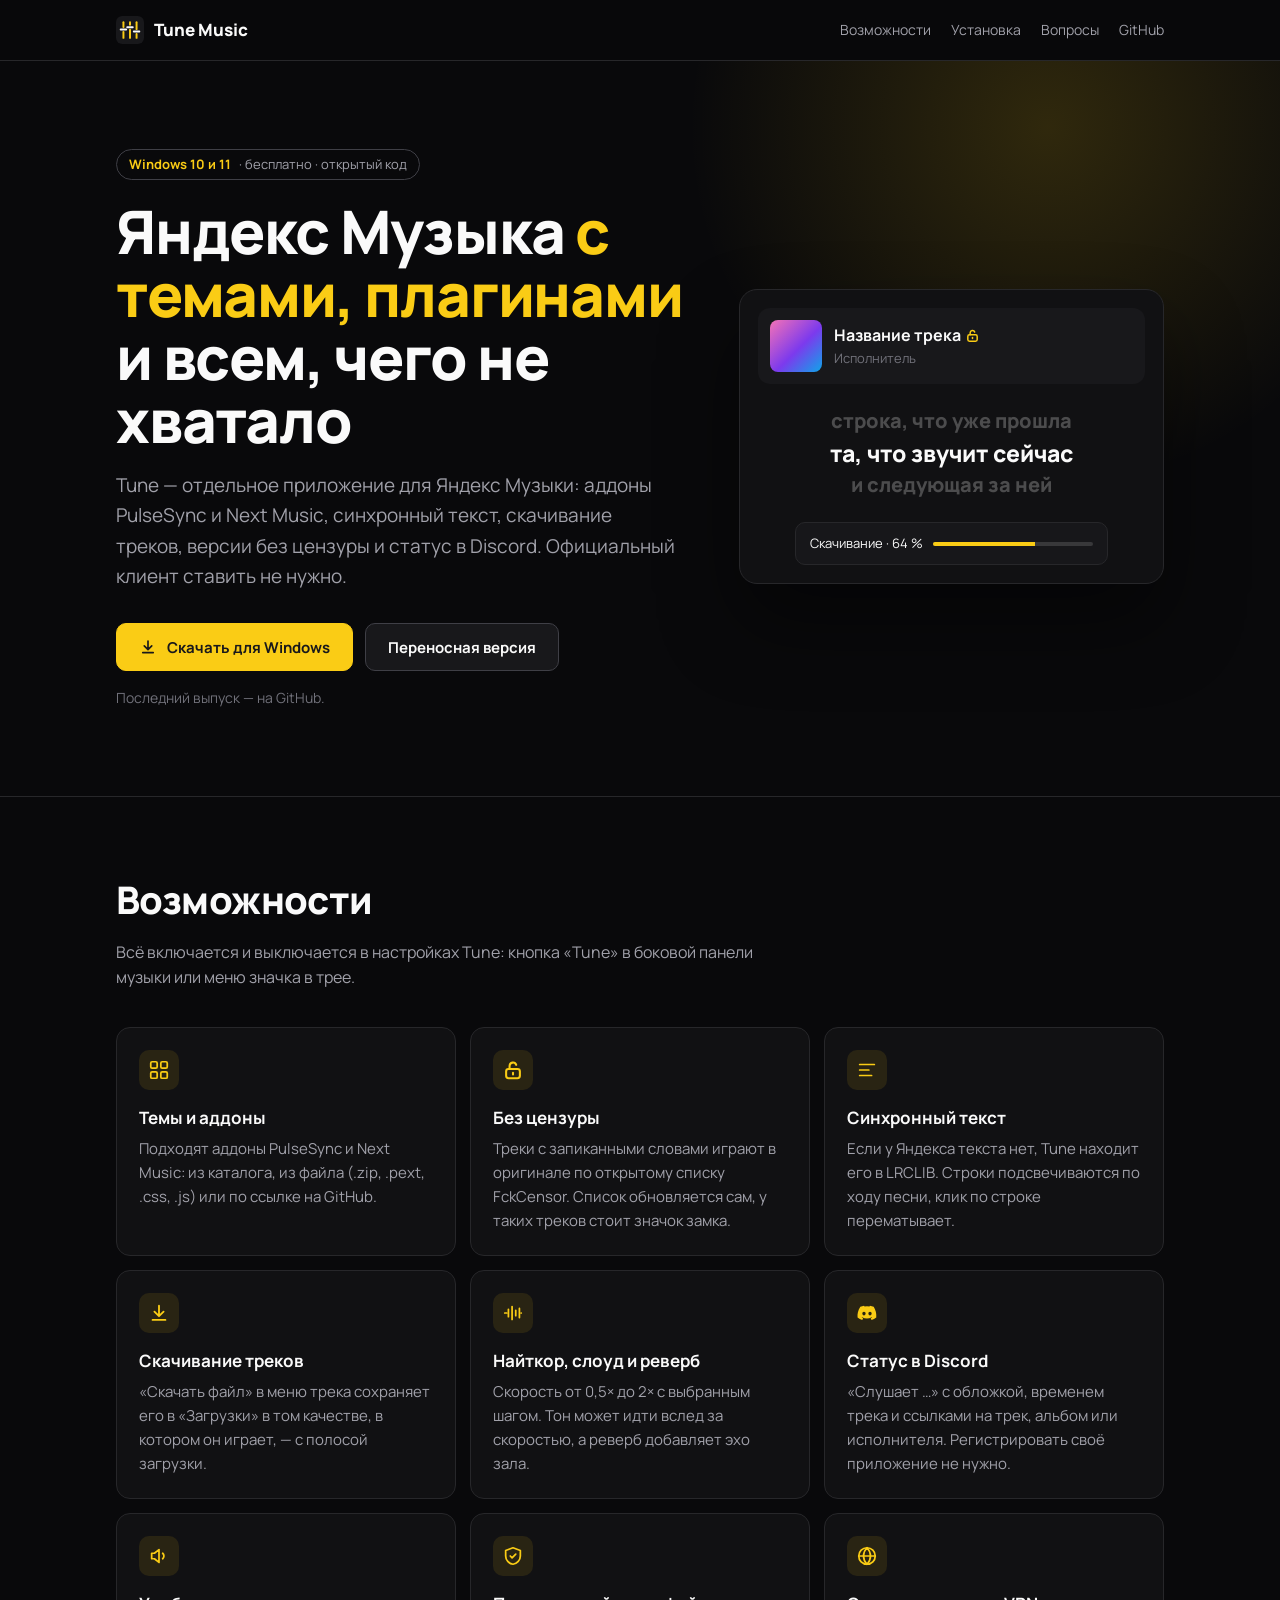
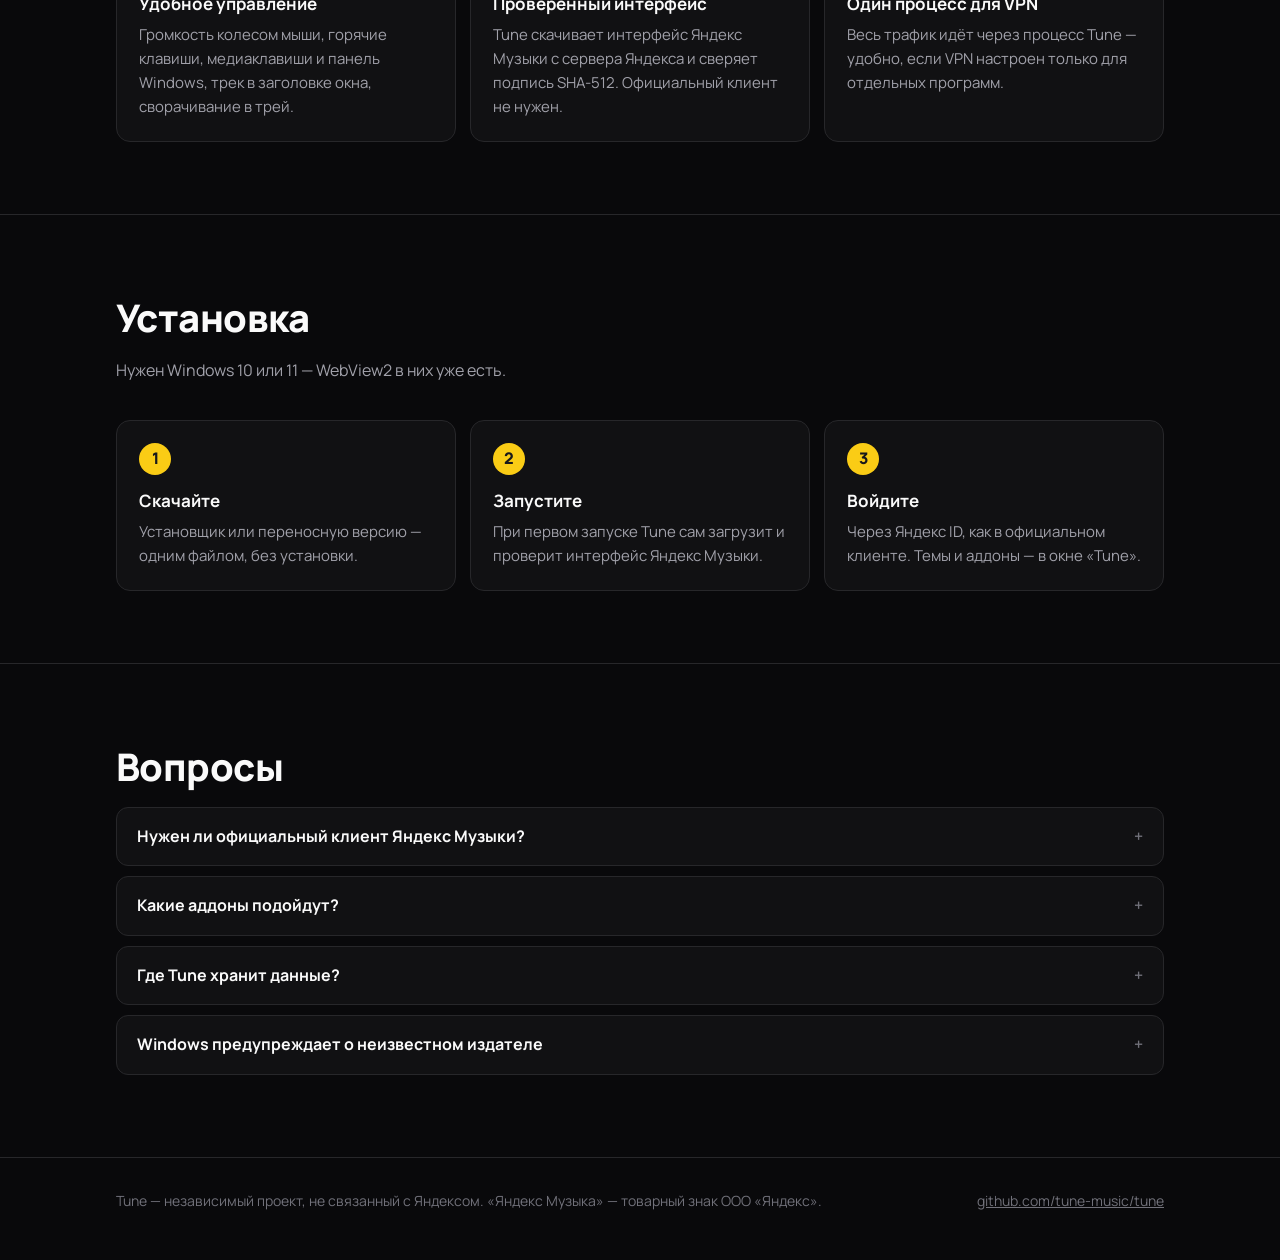
==== docs/index.html @ c667f650 "Tune 0.1.0: без цензуры, скачивание, эффекты и сайт - Без цензуры по открытому списку FckCensor: под" ====
<!doctype html>
<html lang="ru">
<head>
  <meta charset="utf-8" />
  <meta name="viewport" content="width=device-width, initial-scale=1" />
  <title>Tune Music</title>
  <meta name="description" content="Клиент Яндекс Музыки для Windows с темами, плагинами, текстами песен, скачиванием треков и статусом в Discord." />
  <meta property="og:title" content="Tune Music" />
  <meta property="og:description" content="Клиент Яндекс Музыки для Windows с темами, плагинами и улучшениями." />
  <meta property="og:image" content="https://tune-music.github.io/tune/assets/og.png" />
  <meta name="theme-color" content="#09090b" />
  <link rel="icon" href="assets/icon.svg" type="image/svg+xml" />
  <link rel="preconnect" href="https://fonts.googleapis.com" />
  <link rel="preconnect" href="https://fonts.gstatic.com" crossorigin />
  <link href="https://fonts.googleapis.com/css2?family=Manrope:wght@500;600;700;800&display=swap" rel="stylesheet" />
  <style>
    :root {
      --bg: #09090b;
      --panel: #111113;
      --panel-2: #18181b;
      --border: #27272a;
      --border-strong: #3f3f46;
      --text: #fafafa;
      --text-2: #a1a1aa;
      --text-3: #71717a;
      --accent: #facc15;
      --accent-hover: #eab308;
      --on-accent: #18181b;
      color-scheme: dark;
    }
    * { box-sizing: border-box; }
    html { scroll-behavior: smooth; }
    body {
      margin: 0; background: var(--bg); color: var(--text);
      font: 16px/1.6 Manrope, "Segoe UI", system-ui, sans-serif;
      -webkit-font-smoothing: antialiased;
    }
    a { color: inherit; }
    .wrap { max-width: 1080px; margin: 0 auto; padding: 0 16px; }

    header.top { position: sticky; top: 0; z-index: 10; background: color-mix(in srgb, var(--bg) 88%, transparent); backdrop-filter: blur(12px); border-bottom: 1px solid var(--border); }
    header.top .wrap { display: flex; align-items: center; gap: 24px; height: 60px; }
    .brand { display: flex; align-items: center; gap: 10px; font-weight: 800; text-decoration: none; font-size: 17px; }
    .brand img { width: 28px; height: 28px; }
    nav { display: flex; gap: 20px; margin-left: auto; font-size: 14px; }
    nav a { color: var(--text-2); text-decoration: none; }
    nav a:hover { color: var(--text); }

    .hero { padding: 88px 0 72px; position: relative; overflow: hidden; }
    .hero::before {
      content: ""; position: absolute; inset: -40% -10% auto auto; width: 720px; height: 720px; border-radius: 50%;
      background: radial-gradient(closest-side, rgba(250, 204, 21, .16), transparent); pointer-events: none;
    }
    .hero .wrap { display: grid; grid-template-columns: 1.15fr .85fr; gap: 48px; align-items: center; position: relative; }
    .eyebrow { display: inline-flex; gap: 8px; align-items: center; padding: 4px 12px; border: 1px solid var(--border-strong); border-radius: 999px; color: var(--text-2); font-size: 13px; }
    .eyebrow b { color: var(--accent); font-weight: 700; }
    h1 { font-size: clamp(36px, 6vw, 60px); line-height: 1.05; letter-spacing: -.02em; margin: 20px 0 18px; font-weight: 800; }
    h1 em { font-style: normal; color: var(--accent); }
    .lead { font-size: 19px; color: var(--text-2); max-width: 560px; margin: 0 0 32px; }
    .cta { display: flex; flex-wrap: wrap; gap: 12px; align-items: center; }
    .btn {
      display: inline-flex; align-items: center; gap: 10px; height: 48px; padding: 0 22px; border-radius: 10px;
      font: 700 15px/1 Manrope, system-ui, sans-serif; text-decoration: none; border: 1px solid var(--border-strong);
      background: var(--panel-2); color: var(--text); transition: background .15s, transform .15s;
    }
    .btn:hover { background: #222226; }
    .btn:active { transform: translateY(1px); }
    .btn-primary { background: var(--accent); border-color: var(--accent); color: var(--on-accent); }
    .btn-primary:hover { background: var(--accent-hover); }
    .btn svg { width: 18px; height: 18px; flex: none; }
    .meta { margin-top: 16px; color: var(--text-3); font-size: 14px; }

    .mock { border: 1px solid var(--border); border-radius: 18px; background: var(--panel); padding: 18px; box-shadow: 0 40px 80px rgba(0,0,0,.45); }
    .mock-bar { display: flex; gap: 12px; align-items: center; padding: 12px; border-radius: 12px; background: var(--panel-2); }
    .mock-cover { width: 52px; height: 52px; border-radius: 8px; background: linear-gradient(135deg, #f472b6, #7c3aed 55%, #0ea5e9); flex: none; }
    .mock-title { font-weight: 700; }
    .mock-sub { color: var(--text-3); font-size: 13px; }
    .mock-lock { color: var(--accent); width: 15px; height: 15px; vertical-align: -2px; margin-left: 4px; }
    .mock-lines { padding: 22px 8px 6px; text-align: center; font-weight: 800; font-size: 20px; line-height: 1.5; }
    .mock-lines p { margin: 0; opacity: .25; }
    .mock-lines p.now { opacity: 1; font-size: 23px; }
    .mock-toast { margin: 16px auto 0; width: fit-content; display: flex; gap: 10px; align-items: center; padding: 10px 14px; border-radius: 10px; background: #18181bf2; border: 1px solid var(--border); font-size: 13px; }
    .mock-toast i { display: block; width: 160px; height: 4px; border-radius: 2px; background: #ffffff24; overflow: hidden; }
    .mock-toast i::after { content: ""; display: block; width: 64%; height: 100%; background: var(--accent); }

    section { padding: 72px 0; border-top: 1px solid var(--border); }
    h2 { font-size: clamp(28px, 4vw, 38px); letter-spacing: -.015em; margin: 0 0 10px; font-weight: 800; }
    .section-lead { color: var(--text-2); margin: 0 0 36px; max-width: 640px; }
    .grid { display: grid; grid-template-columns: repeat(3, minmax(0, 1fr)); gap: 14px; }
    .card { border: 1px solid var(--border); border-radius: 14px; background: var(--panel); padding: 22px; }
    .card .ico { width: 40px; height: 40px; border-radius: 10px; display: grid; place-items: center; background: rgba(250, 204, 21, .1); color: var(--accent); margin-bottom: 14px; }
    .card .ico svg { width: 22px; height: 22px; }
    .card h3 { margin: 0 0 6px; font-size: 17px; }
    .card p { margin: 0; color: var(--text-2); font-size: 15px; }

    .steps { counter-reset: s; display: grid; grid-template-columns: repeat(3, minmax(0, 1fr)); gap: 14px; }
    .step { counter-increment: s; border: 1px solid var(--border); border-radius: 14px; padding: 22px; background: var(--panel); }
    .step::before { content: counter(s); display: grid; place-items: center; width: 32px; height: 32px; border-radius: 50%; background: var(--accent); color: var(--on-accent); font-weight: 800; margin-bottom: 12px; }
    .step h3 { margin: 0 0 6px; font-size: 17px; }
    .step p { margin: 0; color: var(--text-2); font-size: 15px; }

    details { border: 1px solid var(--border); border-radius: 12px; background: var(--panel); padding: 0 20px; margin-bottom: 10px; }
    summary { cursor: pointer; padding: 16px 0; font-weight: 700; list-style: none; display: flex; justify-content: space-between; gap: 16px; }
    summary::-webkit-details-marker { display: none; }
    summary::after { content: "+"; color: var(--text-3); font-weight: 600; }
    details[open] summary::after { content: "−"; }
    details p { margin: 0 0 16px; color: var(--text-2); }

    footer { border-top: 1px solid var(--border); padding: 32px 0 48px; color: var(--text-3); font-size: 14px; }
    footer .wrap { display: flex; flex-wrap: wrap; gap: 12px 24px; justify-content: space-between; }

    @media (max-width: 860px) {
      .hero { padding: 56px 0 48px; }
      .hero .wrap { grid-template-columns: 1fr; }
      .grid, .steps { grid-template-columns: 1fr; }
      nav { display: none; }
    }
    @media (min-width: 861px) and (max-width: 1000px) {
      .grid { grid-template-columns: repeat(2, minmax(0, 1fr)); }
    }
  </style>
</head>
<body>
  <header class="top">
    <div class="wrap">
      <a class="brand" href="#"><img src="assets/icon.svg" alt="" />Tune Music</a>
      <nav>
        <a href="#features">Возможности</a>
        <a href="#install">Установка</a>
        <a href="#faq">Вопросы</a>
        <a href="https://github.com/tune-music/tune">GitHub</a>
      </nav>
    </div>
  </header>

  <main>
    <div class="hero">
      <div class="wrap">
        <div>
          <span class="eyebrow"><b>Windows 10 и 11</b> · бесплатно · открытый код</span>
          <h1>Яндекс Музыка <em>с темами, плагинами</em> и всем, чего не хватало</h1>
          <p class="lead">Tune — отдельное приложение для Яндекс Музыки: аддоны PulseSync и Next Music, синхронный текст, скачивание треков, версии без цензуры и статус в Discord. Официальный клиент ставить не нужно.</p>
          <div class="cta">
            <a class="btn btn-primary" id="dl-setup" href="https://github.com/tune-music/tune/releases/latest">
              <svg viewBox="0 0 24 24" fill="none" stroke="currentColor" stroke-width="2.2" stroke-linecap="round" stroke-linejoin="round"><path d="M12 4v11M7 10.5l5 5 5-5M5 19.5h14"/></svg>
              Скачать для Windows
            </a>
            <a class="btn" id="dl-portable" href="https://github.com/tune-music/tune/releases/latest">Переносная версия</a>
          </div>
          <p class="meta" id="dl-meta">Последний выпуск — на GitHub.</p>
        </div>
        <div class="mock" aria-hidden="true">
          <div class="mock-bar">
            <div class="mock-cover"></div>
            <div>
              <div class="mock-title">Название трека<svg class="mock-lock" viewBox="0 0 16 16" fill="none" stroke="currentColor" stroke-width="1.6" stroke-linecap="round" stroke-linejoin="round"><rect x="3" y="7.25" width="10" height="6.75" rx="1.75"/><path d="M5.5 7.25V5.1a2.5 2.5 0 0 1 4.85-.85"/><path d="M8 10v1.25"/></svg></div>
              <div class="mock-sub">Исполнитель</div>
            </div>
          </div>
          <div class="mock-lines">
            <p>строка, что уже прошла</p>
            <p class="now">та, что звучит сейчас</p>
            <p>и следующая за ней</p>
          </div>
          <div class="mock-toast"><span>Скачивание · 64 %</span><i></i></div>
        </div>
      </div>
    </div>

    <section id="features">
      <div class="wrap">
        <h2>Возможности</h2>
        <p class="section-lead">Всё включается и выключается в настройках Tune: кнопка «Tune» в боковой панели музыки или меню значка в трее.</p>
        <div class="grid">
          <div class="card">
            <div class="ico"><svg viewBox="0 0 24 24" fill="none" stroke="currentColor" stroke-width="1.9" stroke-linecap="round" stroke-linejoin="round"><rect x="3" y="3" width="7" height="7" rx="1.5"/><rect x="14" y="3" width="7" height="7" rx="1.5"/><rect x="3" y="14" width="7" height="7" rx="1.5"/><rect x="14" y="14" width="7" height="7" rx="1.5"/></svg></div>
            <h3>Темы и аддоны</h3>
            <p>Подходят аддоны PulseSync и Next Music: из каталога, из файла (.zip, .pext, .css, .js) или по ссылке на GitHub.</p>
          </div>
          <div class="card">
            <div class="ico"><svg viewBox="0 0 16 16" fill="none" stroke="currentColor" stroke-width="1.5" stroke-linecap="round" stroke-linejoin="round"><rect x="3" y="7.25" width="10" height="6.75" rx="1.75"/><path d="M5.5 7.25V5.1a2.5 2.5 0 0 1 4.85-.85"/><path d="M8 10v1.25"/></svg></div>
            <h3>Без цензуры</h3>
            <p>Треки с запиканными словами играют в оригинале по открытому списку FckCensor. Список обновляется сам, у таких треков стоит значок замка.</p>
          </div>
          <div class="card">
            <div class="ico"><svg viewBox="0 0 24 24" fill="none" stroke="currentColor" stroke-width="1.9" stroke-linecap="round"><path d="M4 6h16M4 12h10M4 18h13"/></svg></div>
            <h3>Синхронный текст</h3>
            <p>Если у Яндекса текста нет, Tune находит его в LRCLIB. Строки подсвечиваются по ходу песни, клик по строке перематывает.</p>
          </div>
          <div class="card">
            <div class="ico"><svg viewBox="0 0 24 24" fill="none" stroke="currentColor" stroke-width="2" stroke-linecap="round" stroke-linejoin="round"><path d="M12 4v11M7 10.5l5 5 5-5M5 19.5h14"/></svg></div>
            <h3>Скачивание треков</h3>
            <p>«Скачать файл» в меню трека сохраняет его в «Загрузки» в том качестве, в котором он играет, — с полосой загрузки.</p>
          </div>
          <div class="card">
            <div class="ico"><svg viewBox="0 0 24 24" fill="none" stroke="currentColor" stroke-width="1.9" stroke-linecap="round" stroke-linejoin="round"><path d="M3 12h2M7 8v8M11 5v14M15 9v6M19 7v10M21 12h0"/></svg></div>
            <h3>Найткор, слоуд и реверб</h3>
            <p>Скорость от 0,5× до 2× с выбранным шагом. Тон может идти вслед за скоростью, а реверб добавляет эхо зала.</p>
          </div>
          <div class="card">
            <div class="ico"><svg viewBox="0 0 24 24" fill="currentColor"><path d="M19.3 5.3A16.7 16.7 0 0 0 15.2 4l-.5 1a15.4 15.4 0 0 0-5.4 0l-.5-1a16.6 16.6 0 0 0-4.1 1.3C2.1 9.3 1.4 13.1 1.7 16.9a16.8 16.8 0 0 0 5.1 2.6l1.1-1.7c-.6-.2-1.2-.5-1.7-.9l.4-.3a11.9 11.9 0 0 0 10.6 0l.4.3c-.5.4-1.1.7-1.7.9l1.1 1.7a16.7 16.7 0 0 0 5.1-2.6c.4-4.4-.7-8.2-2.8-11.6ZM8.7 14.6c-1 0-1.8-.9-1.8-2s.8-2 1.8-2 1.8.9 1.8 2-.8 2-1.8 2Zm6.6 0c-1 0-1.8-.9-1.8-2s.8-2 1.8-2 1.8.9 1.8 2-.8 2-1.8 2Z"/></svg></div>
            <h3>Статус в Discord</h3>
            <p>«Слушает …» с обложкой, временем трека и ссылками на трек, альбом или исполнителя. Регистрировать своё приложение не нужно.</p>
          </div>
          <div class="card">
            <div class="ico"><svg viewBox="0 0 24 24" fill="none" stroke="currentColor" stroke-width="1.9" stroke-linejoin="round"><path d="M4 9h3l5-4v14l-5-4H4z"/><path d="M16 9a4 4 0 0 1 0 6" stroke-linecap="round"/></svg></div>
            <h3>Удобное управление</h3>
            <p>Громкость колесом мыши, горячие клавиши, медиаклавиши и панель Windows, трек в заголовке окна, сворачивание в трей.</p>
          </div>
          <div class="card">
            <div class="ico"><svg viewBox="0 0 24 24" fill="none" stroke="currentColor" stroke-width="1.9" stroke-linecap="round" stroke-linejoin="round"><path d="M12 3 4 6v6c0 4.5 3.4 8.3 8 9 4.6-.7 8-4.5 8-9V6z"/><path d="m9 12 2 2 4-4"/></svg></div>
            <h3>Проверенный интерфейс</h3>
            <p>Tune скачивает интерфейс Яндекс Музыки с сервера Яндекса и сверяет подпись SHA-512. Официальный клиент не нужен.</p>
          </div>
          <div class="card">
            <div class="ico"><svg viewBox="0 0 24 24" fill="none" stroke="currentColor" stroke-width="1.9" stroke-linecap="round" stroke-linejoin="round"><circle cx="12" cy="12" r="9"/><path d="M3 12h18M12 3c2.5 2.6 3.8 5.6 3.8 9s-1.3 6.4-3.8 9c-2.5-2.6-3.8-5.6-3.8-9S9.5 5.6 12 3Z"/></svg></div>
            <h3>Один процесс для VPN</h3>
            <p>Весь трафик идёт через процесс Tune — удобно, если VPN настроен только для отдельных программ.</p>
          </div>
        </div>
      </div>
    </section>

    <section id="install">
      <div class="wrap">
        <h2>Установка</h2>
        <p class="section-lead">Нужен Windows 10 или 11 — WebView2 в них уже есть.</p>
        <div class="steps">
          <div class="step"><h3>Скачайте</h3><p>Установщик или переносную версию — одним файлом, без установки.</p></div>
          <div class="step"><h3>Запустите</h3><p>При первом запуске Tune сам загрузит и проверит интерфейс Яндекс Музыки.</p></div>
          <div class="step"><h3>Войдите</h3><p>Через Яндекс ID, как в официальном клиенте. Темы и аддоны — в окне «Tune».</p></div>
        </div>
      </div>
    </section>

    <section id="faq">
      <div class="wrap">
        <h2>Вопросы</h2>
        <details>
          <summary>Нужен ли официальный клиент Яндекс Музыки?</summary>
          <p>Нет. Tune сам скачивает проверенную версию интерфейса с сервера Яндекса и сверяет её подпись.</p>
        </details>
        <details>
          <summary>Какие аддоны подойдут?</summary>
          <p>Темы и скрипты PulseSync и Next Music. Аддоны, сделанные только под новый SDK PulseSync 2, в Tune не запускаются — в окне Tune у них стоит пометка. Для FckCensor есть встроенная замена: «Без цензуры».</p>
        </details>
        <details>
          <summary>Где Tune хранит данные?</summary>
          <p>В папке <code>%APPDATA%\dev.tune.music</code>: аддоны, настройки и скачанный интерфейс.</p>
        </details>
        <details>
          <summary>Windows предупреждает о неизвестном издателе</summary>
          <p>Установщик пока не подписан сертификатом. Нажмите «Подробнее» → «Выполнить в любом случае». Исходный код открыт на GitHub.</p>
        </details>
      </div>
    </section>
  </main>

  <footer>
    <div class="wrap">
      <span>Tune — независимый проект, не связанный с Яндексом. «Яндекс Музыка» — товарный знак ООО «Яндекс».</span>
      <a href="https://github.com/tune-music/tune">github.com/tune-music/tune</a>
    </div>
  </footer>

  <script>
    // Прямые ссылки на файлы последнего выпуска; без сети остаются ссылки на страницу выпуска.
    fetch('https://api.github.com/repos/tune-music/tune/releases/latest')
      .then((r) => (r.ok ? r.json() : Promise.reject()))
      .then((rel) => {
        const find = (re) => (rel.assets || []).find((a) => re.test(a.name));
        const setup = find(/setup\.exe$/i);
        const portable = find(/portable\.exe$/i);
        if (setup) document.getElementById('dl-setup').href = setup.browser_download_url;
        if (portable) document.getElementById('dl-portable').href = portable.browser_download_url;
        const mb = setup ? ` · ${(setup.size / 1048576).toFixed(1).replace('.', ',')} МБ` : '';
        document.getElementById('dl-meta').textContent = `Версия ${String(rel.tag_name).replace(/^v/, '')}${mb}`;
      })
      .catch(() => {});
  </script>
</body>
</html>
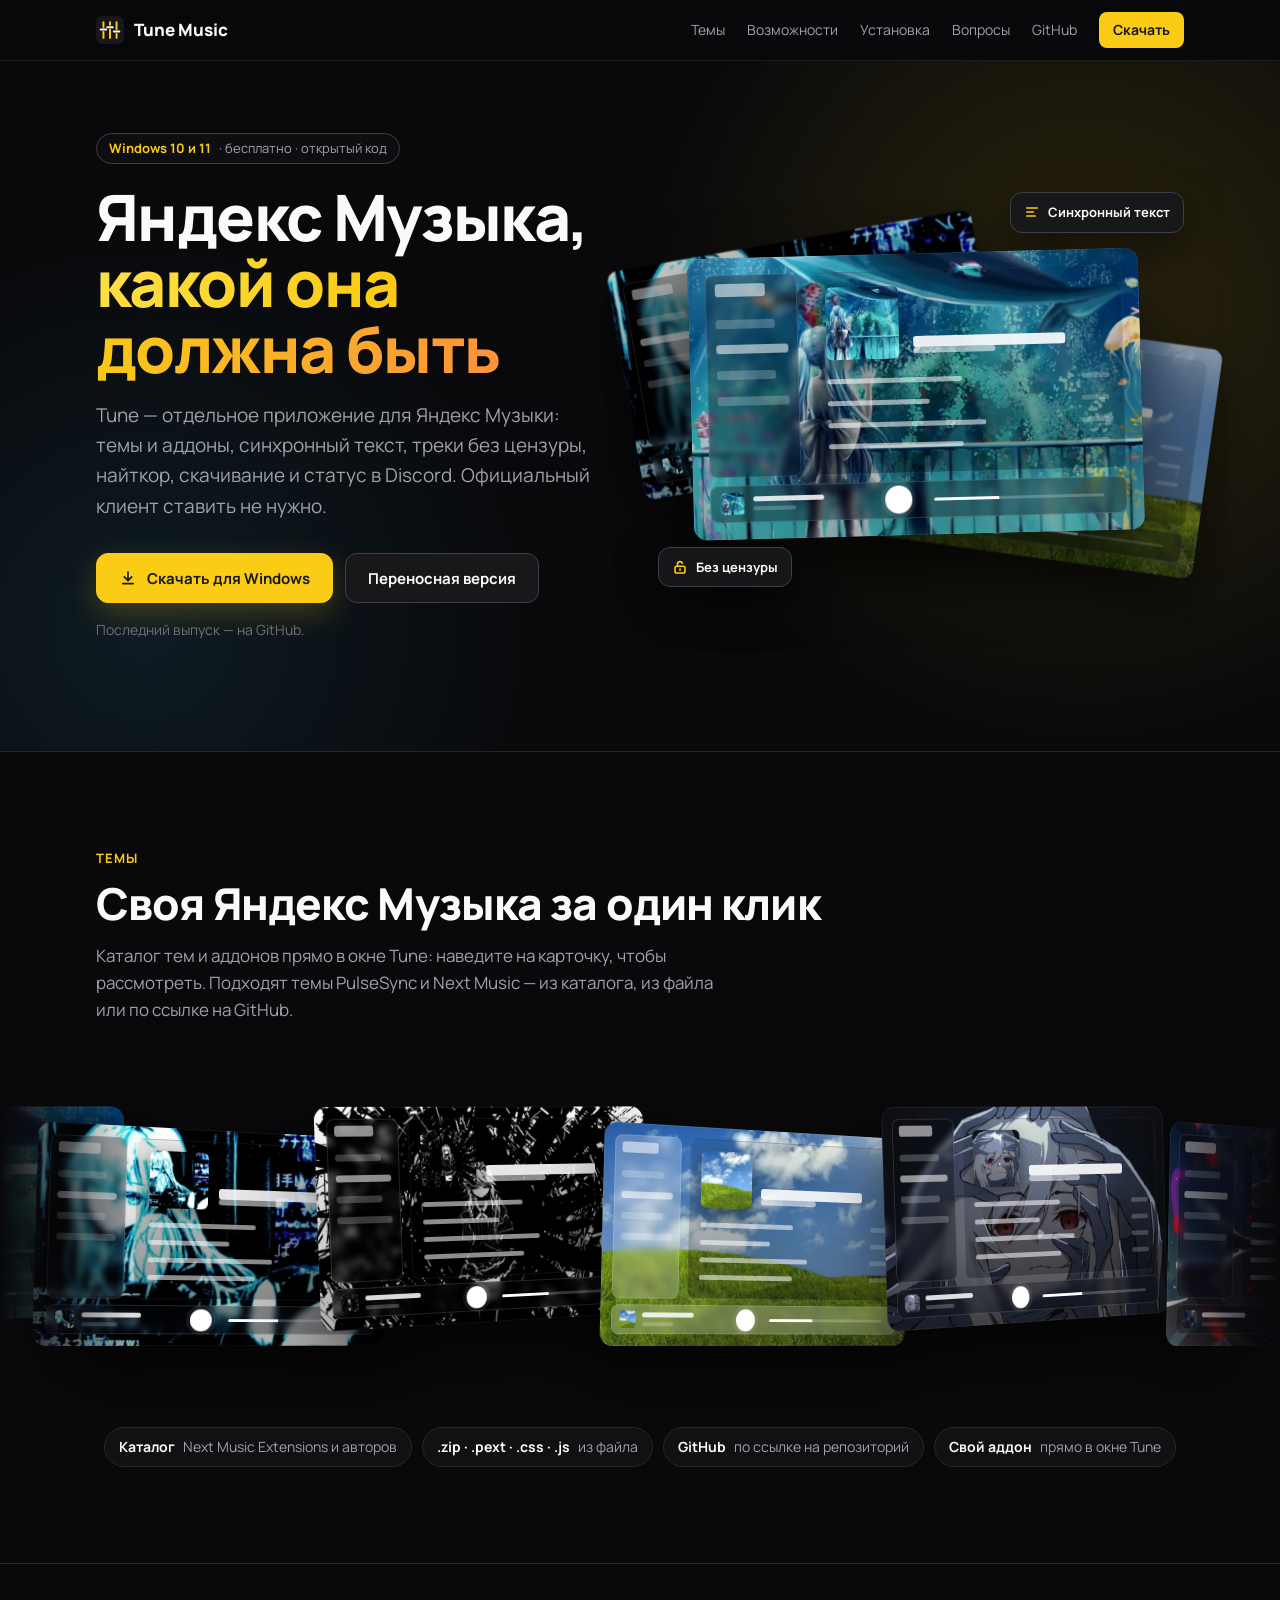
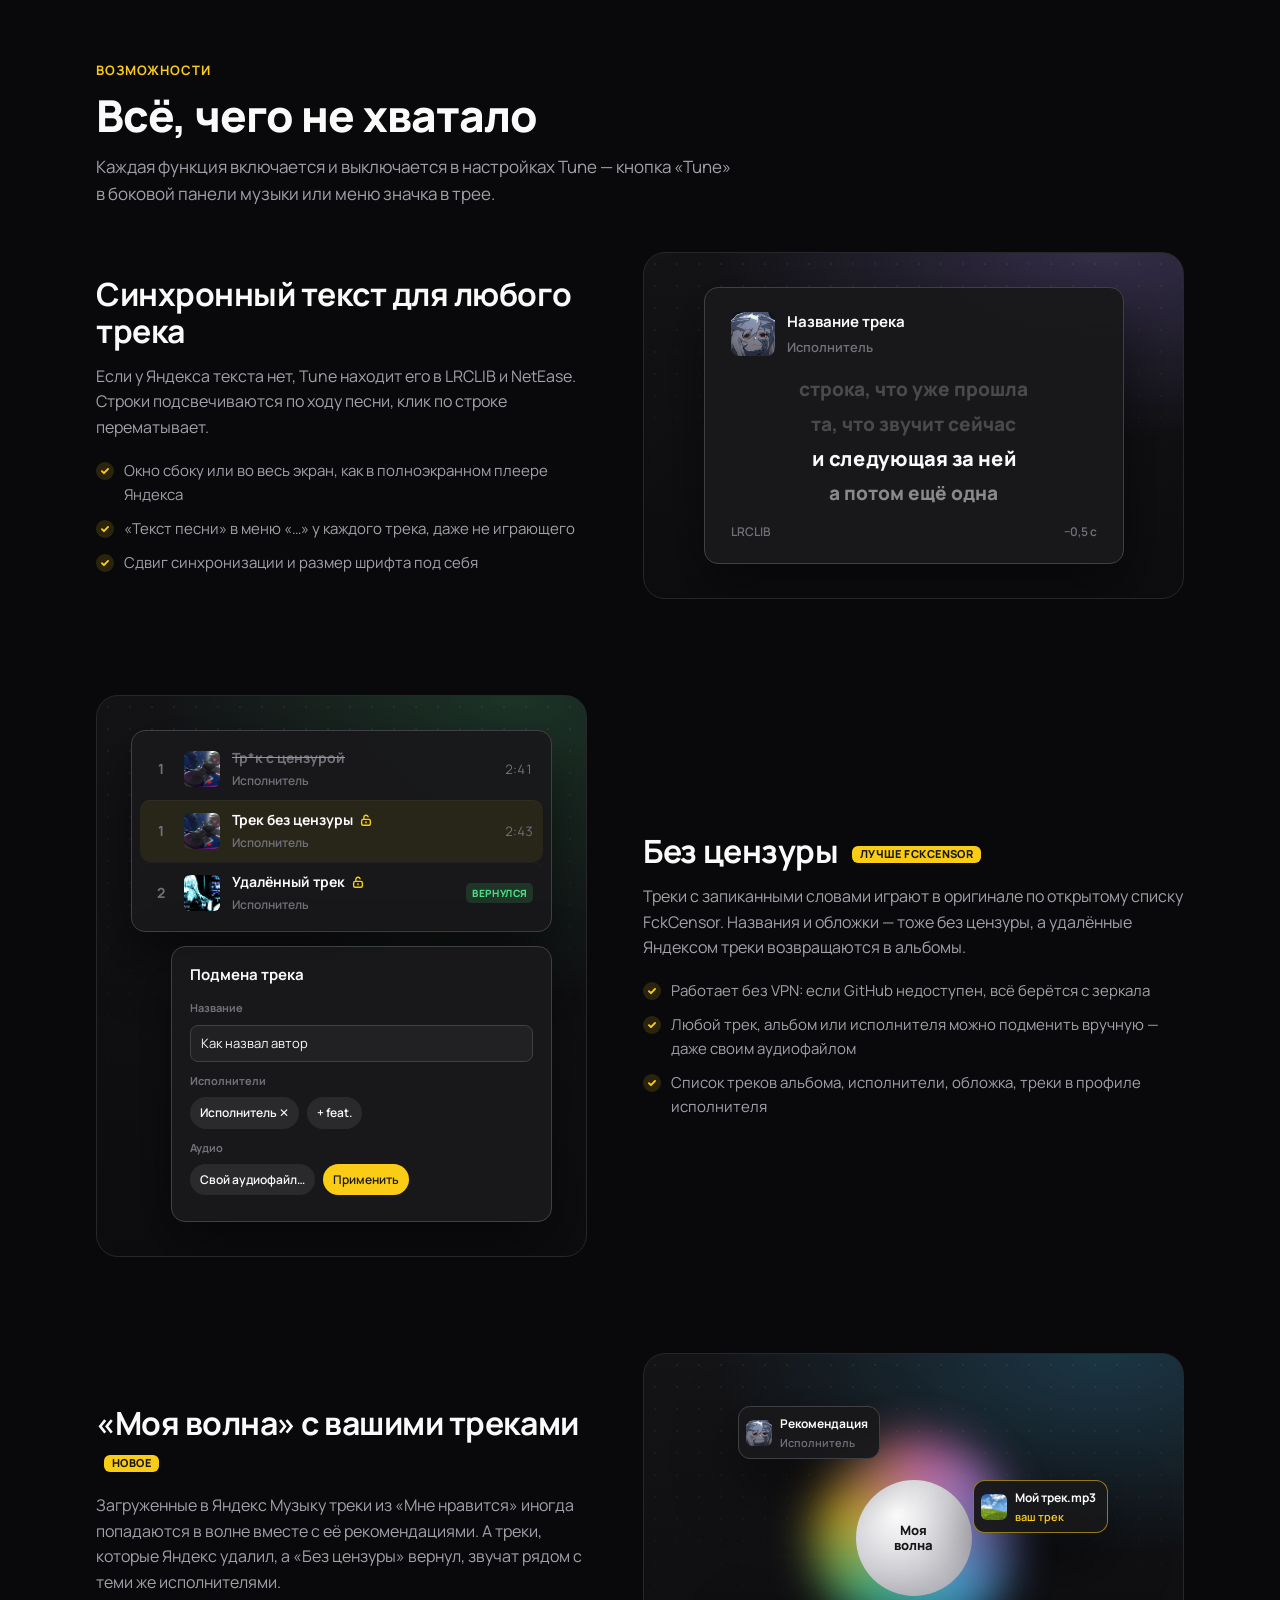
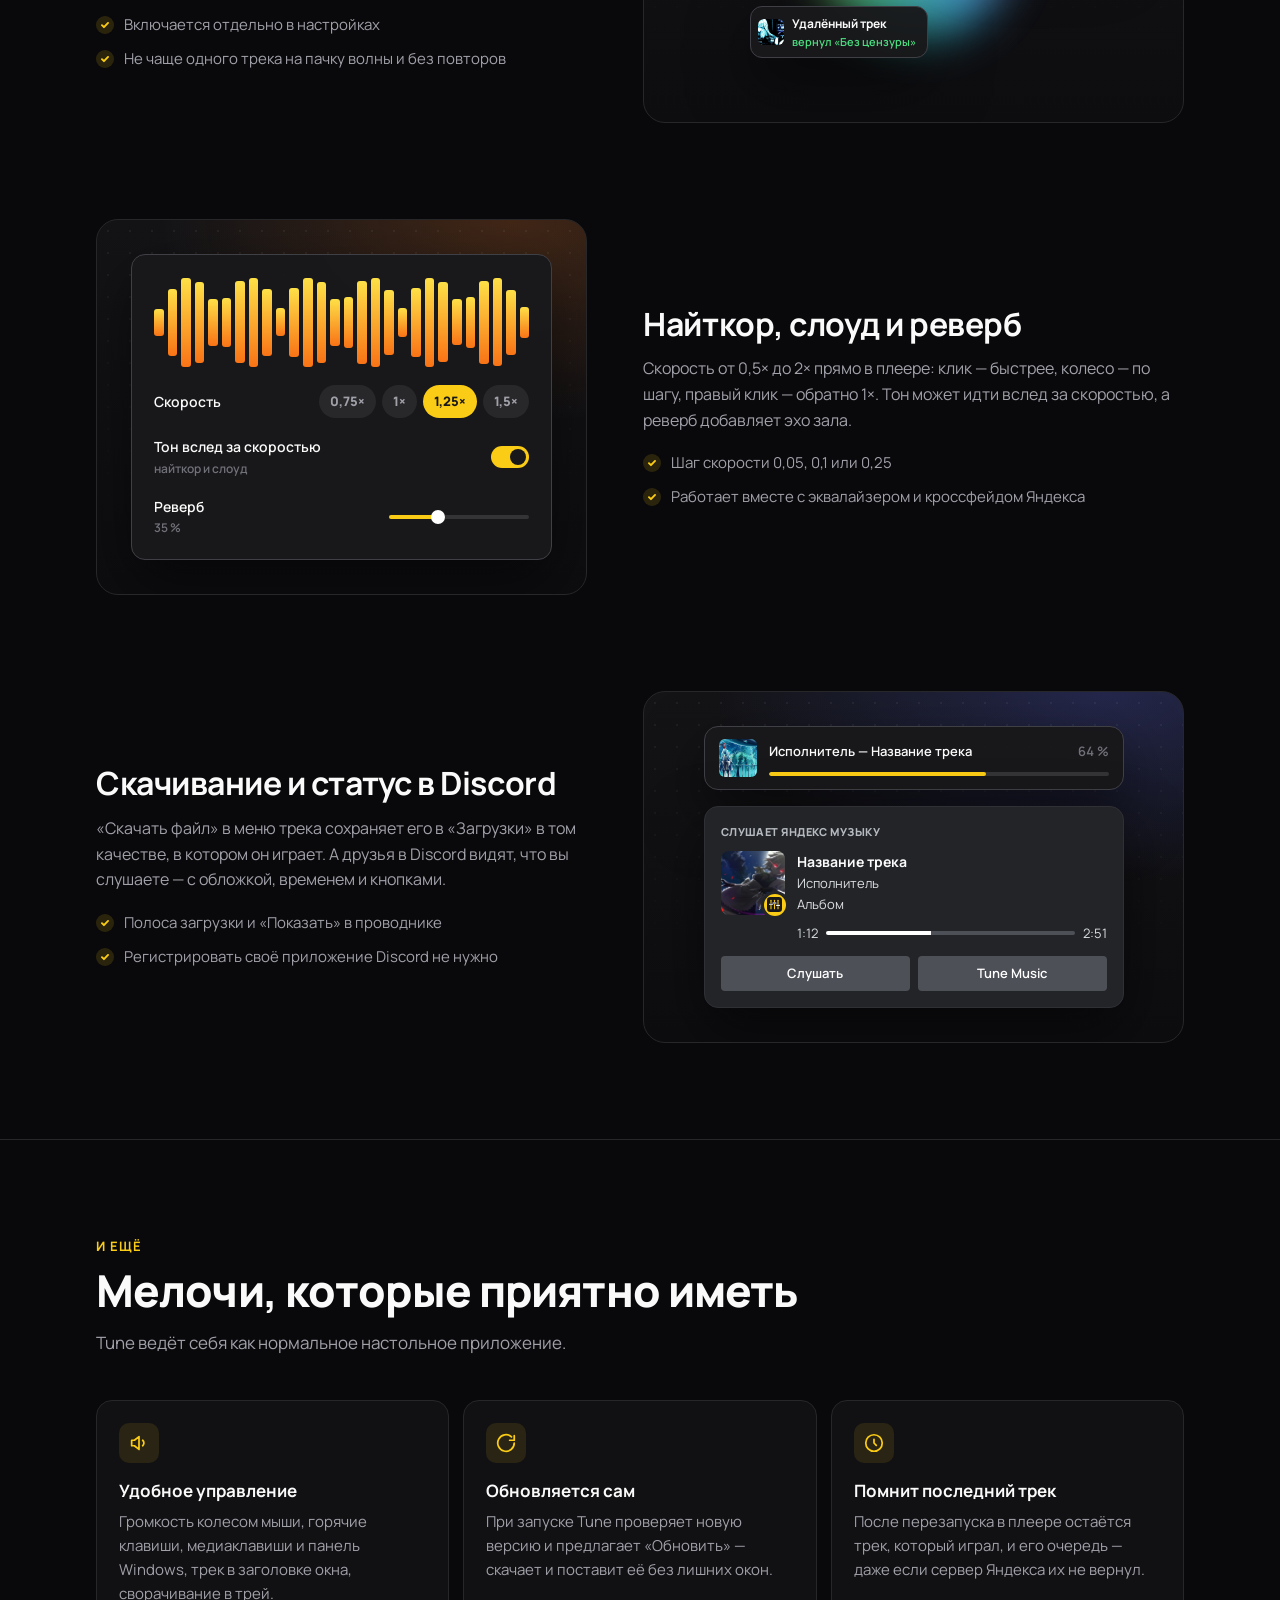
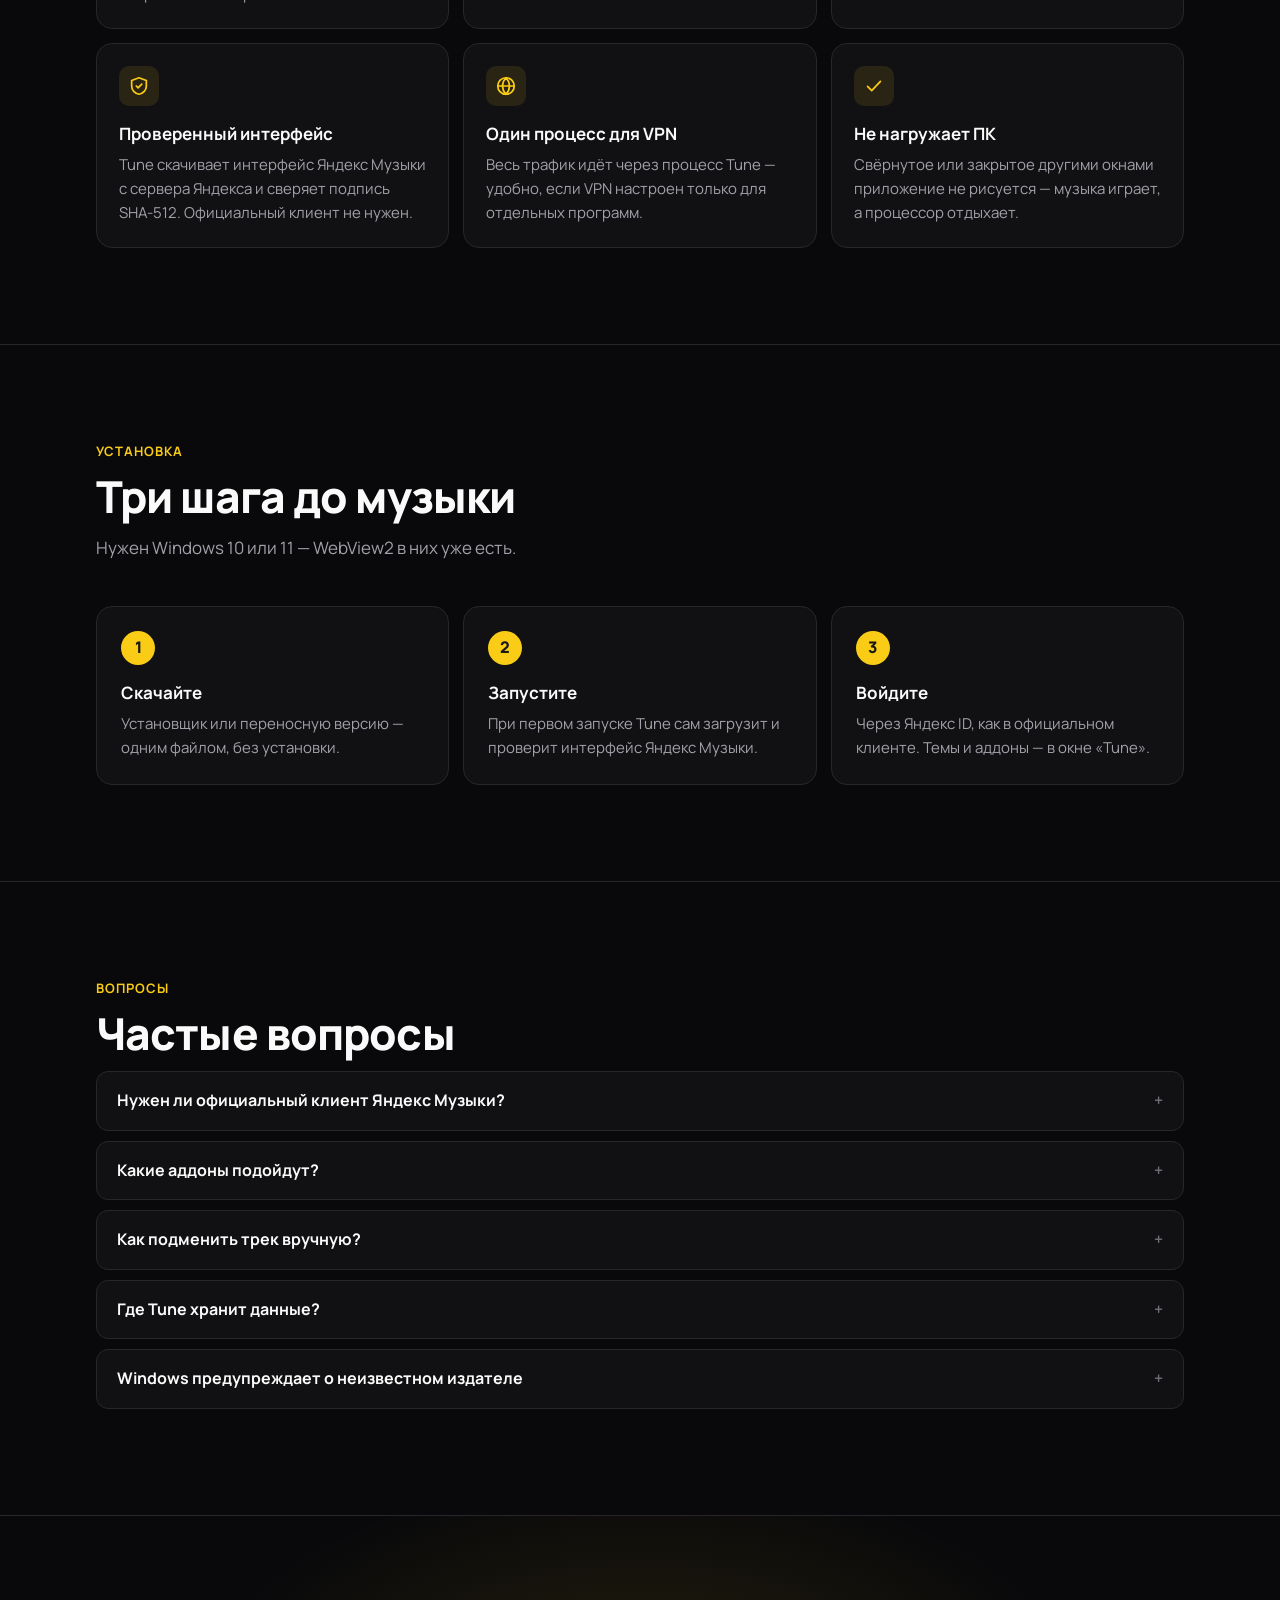
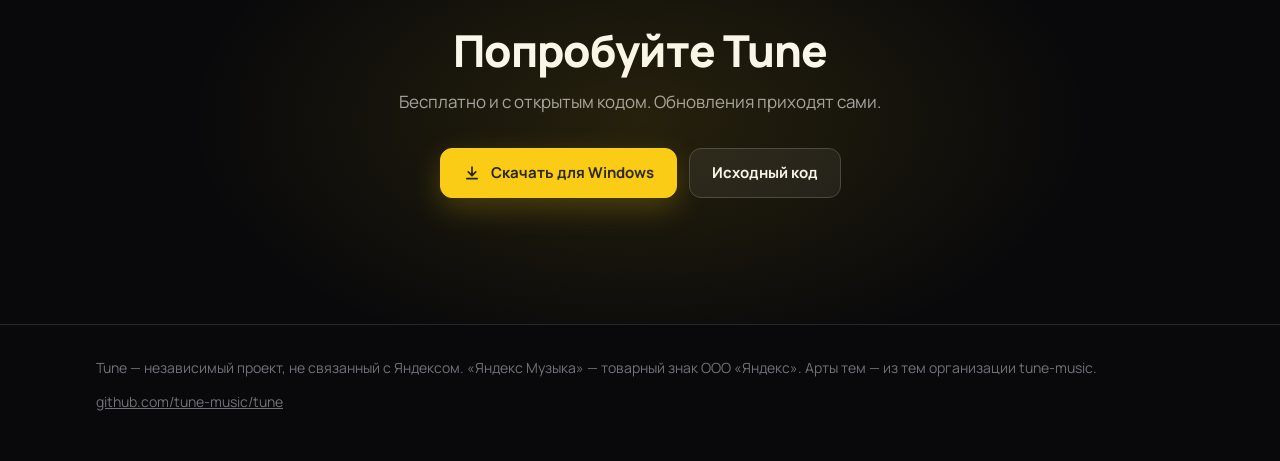
==== commit afd546ea: "Без цензуры как FckCensor и лучше, «Моя волна», новый сайт - Ручная подмена трека, альбома и исполни" ====
--- a/docs/index.html
+++ b/docs/index.html
@@ -4,9 +4,9 @@
   <meta charset="utf-8" />
   <meta name="viewport" content="width=device-width, initial-scale=1" />
   <title>Tune Music</title>
-  <meta name="description" content="Клиент Яндекс Музыки для Windows с темами, плагинами, текстами песен, скачиванием треков и статусом в Discord." />
+  <meta name="description" content="Клиент Яндекс Музыки для Windows: темы и аддоны, синхронный текст, треки без цензуры, скачивание, найткор и статус в Discord." />
   <meta property="og:title" content="Tune Music" />
-  <meta property="og:description" content="Клиент Яндекс Музыки для Windows с темами, плагинами и улучшениями." />
+  <meta property="og:description" content="Клиент Яндекс Музыки для Windows с темами, аддонами и всем, чего не хватало." />
   <meta property="og:image" content="https://tune-music.github.io/tune/assets/og.png" />
   <meta name="theme-color" content="#09090b" />
   <link rel="icon" href="assets/icon.svg" type="image/svg+xml" />
@@ -31,73 +31,247 @@
     * { box-sizing: border-box; }
     html { scroll-behavior: smooth; }
     body {
-      margin: 0; background: var(--bg); color: var(--text);
+      margin: 0; background: var(--bg); color: var(--text); overflow-x: hidden;
       font: 16px/1.6 Manrope, "Segoe UI", system-ui, sans-serif;
       -webkit-font-smoothing: antialiased;
     }
     a { color: inherit; }
-    .wrap { max-width: 1080px; margin: 0 auto; padding: 0 16px; }
-
-    header.top { position: sticky; top: 0; z-index: 10; background: color-mix(in srgb, var(--bg) 88%, transparent); backdrop-filter: blur(12px); border-bottom: 1px solid var(--border); }
+    img { display: block; }
+    .wrap { max-width: 1120px; margin: 0 auto; padding: 0 16px; }
+
+    header.top { position: sticky; top: 0; z-index: 20; background: color-mix(in srgb, var(--bg) 82%, transparent); backdrop-filter: blur(14px); border-bottom: 1px solid color-mix(in srgb, var(--border) 70%, transparent); }
     header.top .wrap { display: flex; align-items: center; gap: 24px; height: 60px; }
     .brand { display: flex; align-items: center; gap: 10px; font-weight: 800; text-decoration: none; font-size: 17px; }
     .brand img { width: 28px; height: 28px; }
-    nav { display: flex; gap: 20px; margin-left: auto; font-size: 14px; }
-    nav a { color: var(--text-2); text-decoration: none; }
+    nav { display: flex; gap: 22px; margin-left: auto; font-size: 14px; align-items: center; }
+    nav a { color: var(--text-2); text-decoration: none; transition: color .15s; }
     nav a:hover { color: var(--text); }
-
-    .hero { padding: 88px 0 72px; position: relative; overflow: hidden; }
+    nav .nav-dl { color: var(--on-accent); background: var(--accent); padding: 7px 14px; border-radius: 8px; font-weight: 700; }
+    nav .nav-dl:hover { color: var(--on-accent); background: var(--accent-hover); }
+
+    /* ---------- Окно приложения в миниатюре: интерфейс поверх арта темы ---------- */
+    .app {
+      --art: none; --glass: rgba(8, 10, 16, .34); --line: rgba(255,255,255,.55); --dim: rgba(255,255,255,.22); --hi: #fff;
+      position: relative; aspect-ratio: 16 / 10; border-radius: 14px; overflow: hidden; isolation: isolate;
+      background: #0b0b0e var(--art) center / cover no-repeat;
+      box-shadow: 0 30px 70px rgba(0,0,0,.55), 0 0 0 1px rgba(255,255,255,.08) inset;
+      display: grid; grid-template-columns: 22% 1fr; grid-template-rows: 1fr 15%; gap: 3.2%; padding: 3.2%;
+      font-size: 10px;
+    }
+    .app::before { content: ""; position: absolute; inset: 0; z-index: -1; background: linear-gradient(180deg, rgba(0,0,0,0), rgba(0,0,0,.3)); }
+    .app > div { border-radius: 8px; background: var(--glass); backdrop-filter: blur(3px); -webkit-backdrop-filter: blur(3px); border: 1px solid rgba(255,255,255,.14); }
+    .app > .app-main { background: linear-gradient(180deg, rgba(0,0,0,.08), rgba(0,0,0,.28)); backdrop-filter: none; -webkit-backdrop-filter: none; border-color: rgba(255,255,255,.06); }
+    .app-side { padding: 9% 10%; display: flex; flex-direction: column; gap: 9%; }
+    .app-side i { display: block; height: 5%; min-height: 4px; border-radius: 3px; background: var(--dim); }
+    .app-side i:first-child { width: 70%; background: var(--line); height: 7%; margin-bottom: 8%; }
+    .app-side i:nth-child(3) { background: var(--line); }
+    .app-side i:nth-child(2n) { width: 82%; }
+    .app-main { padding: 4.5%; display: flex; flex-direction: column; gap: 5%; }
+    .app-head { display: flex; gap: 5%; align-items: flex-end; }
+    .app-cover { width: 26%; aspect-ratio: 1; border-radius: 6px; background: var(--art) center / cover; box-shadow: 0 6px 16px rgba(0,0,0,.4); flex: none; }
+    .app-titles { flex: 1; display: flex; flex-direction: column; gap: 10%; padding-bottom: 2%; }
+    .app-titles b { display: block; height: 11px; width: 78%; border-radius: 3px; background: var(--hi); opacity: .9; }
+    .app-titles i { display: block; height: 6px; width: 42%; border-radius: 3px; background: var(--line); }
+    .app-rows { display: flex; flex-direction: column; gap: 7%; flex: 1; justify-content: space-evenly; }
+    .app-rows i { display: flex; gap: 6%; align-items: center; height: 5px; }
+    .app-rows i::before { content: ""; height: 100%; width: 48%; border-radius: 3px; background: var(--line); }
+    .app-rows i::after { content: ""; height: 100%; width: 10%; margin-left: auto; border-radius: 3px; background: var(--dim); }
+    .app-rows i:nth-child(2)::before { width: 36%; }
+    .app-rows i:nth-child(3)::before { width: 56%; }
+    .app-bar { grid-column: 1 / 3; display: flex; align-items: center; gap: 2.4%; padding: 0 2.4%; }
+    .app-bar .c { height: 64%; aspect-ratio: 1; border-radius: 4px; background: var(--art) center / cover; }
+    .app-bar .t { display: flex; flex-direction: column; gap: 5px; width: 18%; }
+    .app-bar .t b { height: 5px; border-radius: 3px; background: var(--hi); opacity: .85; }
+    .app-bar .t i { height: 4px; width: 60%; border-radius: 3px; background: var(--dim); }
+    .app-bar .p { margin-left: 13%; width: 7%; aspect-ratio: 1; border-radius: 50%; background: var(--hi); box-shadow: 0 0 0 4px rgba(255,255,255,.08); }
+    .app-bar .s { flex: 1; height: 3px; border-radius: 2px; background: linear-gradient(90deg, var(--hi) 38%, var(--dim) 38%); margin: 0 3%; }
+
+    /* ---------- Первый экран ---------- */
+    .hero { padding: 72px 0 96px; position: relative; overflow: hidden; }
     .hero::before {
-      content: ""; position: absolute; inset: -40% -10% auto auto; width: 720px; height: 720px; border-radius: 50%;
-      background: radial-gradient(closest-side, rgba(250, 204, 21, .16), transparent); pointer-events: none;
-    }
-    .hero .wrap { display: grid; grid-template-columns: 1.15fr .85fr; gap: 48px; align-items: center; position: relative; }
-    .eyebrow { display: inline-flex; gap: 8px; align-items: center; padding: 4px 12px; border: 1px solid var(--border-strong); border-radius: 999px; color: var(--text-2); font-size: 13px; }
+      content: ""; position: absolute; inset: -30% -20% auto auto; width: 900px; height: 900px; border-radius: 50%;
+      background: radial-gradient(closest-side, rgba(250, 204, 21, .14), transparent); pointer-events: none;
+    }
+    .hero::after {
+      content: ""; position: absolute; inset: auto auto -40% -20%; width: 800px; height: 800px; border-radius: 50%;
+      background: radial-gradient(closest-side, rgba(56, 189, 248, .10), transparent); pointer-events: none;
+    }
+    .hero .wrap { display: grid; grid-template-columns: 1fr 1.05fr; gap: 40px; align-items: center; position: relative; z-index: 1; }
+    .eyebrow { display: inline-flex; gap: 8px; align-items: center; padding: 4px 12px; border: 1px solid var(--border-strong); border-radius: 999px; color: var(--text-2); font-size: 13px; background: rgba(255,255,255,.02); }
     .eyebrow b { color: var(--accent); font-weight: 700; }
-    h1 { font-size: clamp(36px, 6vw, 60px); line-height: 1.05; letter-spacing: -.02em; margin: 20px 0 18px; font-weight: 800; }
-    h1 em { font-style: normal; color: var(--accent); }
-    .lead { font-size: 19px; color: var(--text-2); max-width: 560px; margin: 0 0 32px; }
+    h1 { font-size: clamp(38px, 6vw, 64px); line-height: 1.03; letter-spacing: -.025em; margin: 20px 0 18px; font-weight: 800; }
+    h1 em { font-style: normal; background: linear-gradient(100deg, #fde047, #facc15 40%, #fb923c); -webkit-background-clip: text; background-clip: text; color: transparent; }
+    .lead { font-size: 19px; color: var(--text-2); max-width: 540px; margin: 0 0 32px; }
     .cta { display: flex; flex-wrap: wrap; gap: 12px; align-items: center; }
     .btn {
-      display: inline-flex; align-items: center; gap: 10px; height: 48px; padding: 0 22px; border-radius: 10px;
+      display: inline-flex; align-items: center; gap: 10px; height: 50px; padding: 0 22px; border-radius: 12px;
       font: 700 15px/1 Manrope, system-ui, sans-serif; text-decoration: none; border: 1px solid var(--border-strong);
-      background: var(--panel-2); color: var(--text); transition: background .15s, transform .15s;
+      background: var(--panel-2); color: var(--text); transition: background .15s, transform .15s, box-shadow .15s;
     }
     .btn:hover { background: #222226; }
     .btn:active { transform: translateY(1px); }
-    .btn-primary { background: var(--accent); border-color: var(--accent); color: var(--on-accent); }
-    .btn-primary:hover { background: var(--accent-hover); }
+    .btn-primary { background: var(--accent); border-color: var(--accent); color: var(--on-accent); box-shadow: 0 10px 30px rgba(250, 204, 21, .22); }
+    .btn-primary:hover { background: var(--accent-hover); box-shadow: 0 12px 36px rgba(250, 204, 21, .32); }
     .btn svg { width: 18px; height: 18px; flex: none; }
     .meta { margin-top: 16px; color: var(--text-3); font-size: 14px; }
 
-    .mock { border: 1px solid var(--border); border-radius: 18px; background: var(--panel); padding: 18px; box-shadow: 0 40px 80px rgba(0,0,0,.45); }
-    .mock-bar { display: flex; gap: 12px; align-items: center; padding: 12px; border-radius: 12px; background: var(--panel-2); }
-    .mock-cover { width: 52px; height: 52px; border-radius: 8px; background: linear-gradient(135deg, #f472b6, #7c3aed 55%, #0ea5e9); flex: none; }
-    .mock-title { font-weight: 700; }
-    .mock-sub { color: var(--text-3); font-size: 13px; }
-    .mock-lock { color: var(--accent); width: 15px; height: 15px; vertical-align: -2px; margin-left: 4px; }
-    .mock-lines { padding: 22px 8px 6px; text-align: center; font-weight: 800; font-size: 20px; line-height: 1.5; }
-    .mock-lines p { margin: 0; opacity: .25; }
-    .mock-lines p.now { opacity: 1; font-size: 23px; }
-    .mock-toast { margin: 16px auto 0; width: fit-content; display: flex; gap: 10px; align-items: center; padding: 10px 14px; border-radius: 10px; background: #18181bf2; border: 1px solid var(--border); font-size: 13px; }
-    .mock-toast i { display: block; width: 160px; height: 4px; border-radius: 2px; background: #ffffff24; overflow: hidden; }
-    .mock-toast i::after { content: ""; display: block; width: 64%; height: 100%; background: var(--accent); }
-
-    section { padding: 72px 0; border-top: 1px solid var(--border); }
-    h2 { font-size: clamp(28px, 4vw, 38px); letter-spacing: -.015em; margin: 0 0 10px; font-weight: 800; }
-    .section-lead { color: var(--text-2); margin: 0 0 36px; max-width: 640px; }
+    .fan { position: relative; height: 460px; perspective: 1400px; }
+    .fan .app { position: absolute; width: 84%; top: 50%; left: 50%; transition: transform .6s cubic-bezier(.2,.8,.2,1), filter .6s; }
+    .fan .app:nth-child(1) { transform: translate(-74%, -64%) rotate(-10deg) scale(.82); filter: brightness(.8); }
+    .fan .app:nth-child(2) { transform: translate(-26%, -34%) rotate(8deg) scale(.82); filter: brightness(.8); }
+    .fan .app:nth-child(3) { transform: translate(-50%, -50%) rotate(-1.5deg); z-index: 2; }
+    .fan:hover .app:nth-child(1) { transform: translate(-86%, -68%) rotate(-14deg) scale(.82); filter: brightness(.95); }
+    .fan:hover .app:nth-child(2) { transform: translate(-14%, -30%) rotate(12deg) scale(.82); filter: brightness(.95); }
+    .fan:hover .app:nth-child(3) { transform: translate(-50%, -52%) rotate(0deg) scale(1.02); }
+    .fan .badge-float {
+      position: absolute; z-index: 3; display: flex; align-items: center; gap: 8px; padding: 9px 13px; border-radius: 12px;
+      background: rgba(24,24,27,.94); border: 1px solid var(--border-strong); box-shadow: 0 16px 40px rgba(0,0,0,.5); font-size: 13px; font-weight: 700;
+      animation: float 6s ease-in-out infinite;
+    }
+    .fan .badge-float svg { width: 16px; height: 16px; color: var(--accent); }
+    .fan .bf1 { left: 2%; bottom: 8%; }
+    .fan .bf2 { right: 0; top: 6%; animation-delay: -3s; }
+    @keyframes float { 50% { transform: translateY(-8px); } }
+
+    /* ---------- Секции ---------- */
+    section { padding: 96px 0; border-top: 1px solid var(--border); position: relative; }
+    .kicker { color: var(--accent); font-weight: 700; font-size: 13px; letter-spacing: .08em; text-transform: uppercase; margin: 0 0 10px; }
+    h2 { font-size: clamp(30px, 4.4vw, 44px); line-height: 1.1; letter-spacing: -.02em; margin: 0 0 14px; font-weight: 800; }
+    .section-lead { color: var(--text-2); margin: 0 0 44px; max-width: 640px; font-size: 17px; }
+
+    /* Колода тем: карточки друг за другом под углом */
+    .deck-wrap { overflow: hidden; margin: 0 calc(50% - 50vw); padding: 40px 0 50px; mask-image: linear-gradient(90deg, transparent, #000 10%, #000 90%, transparent); }
+    .deck { display: flex; justify-content: center; perspective: 1600px; }
+    .deck figure { margin: 0 0 0 -6%; width: min(360px, 30vw); flex: none; transform: rotateY(24deg) rotateZ(-2deg) translateZ(0); transform-origin: left center; transition: transform .5s cubic-bezier(.2,.8,.2,1), margin .5s cubic-bezier(.2,.8,.2,1); cursor: default; }
+    .deck figure:first-child { margin-left: 0; }
+    .deck figure:nth-child(2n) { transform: rotateY(24deg) rotateZ(1.5deg) translateY(14px); }
+    .deck figure:hover { transform: rotateY(0) rotateZ(0) translateY(-18px) scale(1.1); z-index: 5; margin-right: 7%; }
+    .deck figure .app { font-size: 9px; }
+    .deck figcaption { margin-top: 14px; font-weight: 700; font-size: 14px; display: flex; gap: 8px; align-items: center; opacity: 0; transform: translateY(-6px); transition: opacity .3s, transform .3s; white-space: nowrap; }
+    .deck figure:hover figcaption { opacity: 1; transform: none; }
+    .deck figcaption span { color: var(--text-3); font-weight: 600; font-size: 12px; }
+    .deck-note { display: flex; flex-wrap: wrap; gap: 10px; justify-content: center; margin-top: 8px; }
+    .chip { display: inline-flex; align-items: center; gap: 8px; padding: 8px 14px; border-radius: 999px; border: 1px solid var(--border); background: var(--panel); color: var(--text-2); font-size: 14px; }
+    .chip b { color: var(--text); }
+
+    /* Возможности: ряд «текст + иллюстрация» */
+    .feature { display: grid; grid-template-columns: 1fr 1.1fr; gap: 56px; align-items: center; margin-bottom: 96px; }
+    .feature:last-child { margin-bottom: 0; }
+    .feature.flip .f-text { order: 2; }
+    .f-text h3 { font-size: clamp(24px, 3vw, 32px); line-height: 1.15; letter-spacing: -.015em; margin: 0 0 14px; }
+    .f-text p { color: var(--text-2); margin: 0 0 14px; font-size: 16px; }
+    .f-text ul { margin: 18px 0 0; padding: 0; list-style: none; display: grid; gap: 10px; }
+    .f-text li { display: flex; gap: 10px; color: var(--text-2); font-size: 15px; }
+    .f-text li::before { content: ""; flex: none; width: 18px; height: 18px; margin-top: 3px; border-radius: 50%; background: rgba(250,204,21,.14) url("data:image/svg+xml,%3Csvg xmlns='http://www.w3.org/2000/svg' viewBox='0 0 16 16' fill='none' stroke='%23facc15' stroke-width='2.2' stroke-linecap='round' stroke-linejoin='round'%3E%3Cpath d='m4.5 8.2 2.3 2.3 4.7-4.9'/%3E%3C/svg%3E") center / 14px no-repeat; }
+    .f-text .new { display: inline-block; vertical-align: middle; margin-left: 8px; padding: 2px 8px; border-radius: 6px; background: var(--accent); color: var(--on-accent); font-size: 11px; font-weight: 800; letter-spacing: .04em; text-transform: uppercase; }
+
+    .stage {
+      position: relative; border-radius: 22px; border: 1px solid var(--border); padding: 34px; min-height: 340px; overflow: hidden; isolation: isolate;
+      background: radial-gradient(120% 90% at 85% 0%, var(--glow, rgba(250,204,21,.16)), transparent 60%), linear-gradient(180deg, #141417, #0d0d10);
+      display: flex; align-items: center; justify-content: center;
+    }
+    .stage::after { content: ""; position: absolute; inset: 0; z-index: -1; background-image: radial-gradient(rgba(255,255,255,.06) 1px, transparent 1px); background-size: 22px 22px; mask-image: linear-gradient(180deg, #000, transparent 85%); }
+    .ui { background: rgba(24,24,27,.96); border: 1px solid var(--border-strong); border-radius: 14px; box-shadow: 0 24px 60px rgba(0,0,0,.5); }
+
+    /* Иллюстрация: текст песни */
+    .ly { width: 100%; max-width: 420px; padding: 22px 26px; text-align: center; font-weight: 800; }
+    .ly-head { display: flex; gap: 12px; align-items: center; text-align: left; margin-bottom: 18px; }
+    .ly-head .cv { width: 44px; height: 44px; border-radius: 8px; background: url(assets/themes/kokou-no-sousei.webp) center / cover; flex: none; }
+    .ly-head b { display: block; font-size: 15px; }
+    .ly-head small { color: var(--text-3); font-weight: 600; font-size: 13px; }
+    .ly p { margin: 0 0 10px; font-size: 19px; line-height: 1.3; opacity: .22; transition: all .5s; }
+    .ly p.now { opacity: 1; transform: scale(1.06); }
+    .ly p.next { opacity: .5; }
+    .ly-foot { display: flex; justify-content: space-between; margin-top: 16px; color: var(--text-3); font-size: 12px; font-weight: 600; }
+
+    /* Иллюстрация: без цензуры */
+    .uc { width: 100%; max-width: 460px; display: grid; gap: 14px; }
+    .uc-rows { padding: 8px; }
+    .uc-row { display: grid; grid-template-columns: 22px 36px 1fr auto; gap: 12px; align-items: center; padding: 8px 10px; border-radius: 10px; font-size: 14px; }
+    .uc-row + .uc-row { border-top: 1px solid rgba(255,255,255,.04); }
+    .uc-row .n { color: var(--text-3); font-weight: 700; text-align: center; }
+    .uc-row .cv { width: 36px; height: 36px; border-radius: 6px; background: var(--c) center / cover; }
+    .uc-row .t b { display: flex; align-items: center; gap: 6px; font-size: 14px; }
+    .uc-row .t small { color: var(--text-3); font-size: 12px; font-weight: 600; }
+    .uc-row .d { color: var(--text-3); font-size: 13px; font-variant-numeric: tabular-nums; }
+    .uc-row s { color: var(--text-3); text-decoration-color: #f87171; }
+    .uc-row .lock { width: 14px; height: 14px; color: var(--accent); }
+    .uc-row.back { background: rgba(250,204,21,.07); }
+    .uc-row .tag { font-size: 10px; font-weight: 800; letter-spacing: .04em; text-transform: uppercase; padding: 2px 6px; border-radius: 5px; background: rgba(74,222,128,.14); color: #4ade80; }
+    .uc-edit { padding: 16px 18px; font-size: 13px; margin-left: 40px; }
+    .uc-edit h4 { margin: 0 0 12px; font-size: 15px; }
+    .uc-field { display: flex; gap: 8px; flex-wrap: wrap; align-items: center; margin-bottom: 10px; }
+    .uc-field label { width: 100%; color: var(--text-3); font-size: 11px; font-weight: 700; }
+    .uc-input { flex: 1; padding: 7px 10px; border-radius: 8px; border: 1px solid var(--border-strong); background: rgba(255,255,255,.04); }
+    .uc-pill { padding: 6px 10px; border-radius: 999px; background: rgba(255,255,255,.08); font-weight: 600; font-size: 12px; }
+    .uc-pill.y { background: var(--accent); color: var(--on-accent); }
+
+    /* Иллюстрация: «Моя волна» */
+    .wave { position: relative; width: 340px; height: 300px; }
+    .wave .orb { position: absolute; inset: 50px 70px; border-radius: 50%; background: conic-gradient(from 0deg, #f472b6, #a78bfa, #38bdf8, #34d399, #facc15, #f472b6); filter: blur(22px); opacity: .75; animation: spin 14s linear infinite; }
+    .wave .core { position: absolute; inset: 92px 112px; border-radius: 50%; background: radial-gradient(circle at 35% 30%, #fff, #e4e4e7 30%, #a1a1aa); box-shadow: 0 0 60px rgba(255,255,255,.25); display: grid; place-items: center; color: #18181b; font-weight: 800; font-size: 13px; text-align: center; line-height: 1.2; }
+    @keyframes spin { to { transform: rotate(360deg); } }
+    .wave .pill { position: absolute; display: flex; gap: 8px; align-items: center; padding: 7px 11px 7px 7px; border-radius: 12px; font-size: 12px; font-weight: 700; white-space: nowrap; animation: float 7s ease-in-out infinite; }
+    .wave .pill i { width: 26px; height: 26px; border-radius: 6px; background: var(--c) center / cover; flex: none; }
+    .wave .pill small { display: block; color: var(--text-3); font-weight: 600; font-size: 11px; }
+    .wave .pill.mine { border-color: rgba(250,204,21,.55); }
+    .wave .pill.mine small { color: var(--accent); }
+    .wave .pill.back small { color: #4ade80; }
+
+    /* Иллюстрация: скорость и эффекты */
+    .fx { width: 100%; max-width: 440px; padding: 22px; display: grid; gap: 18px; }
+    .bars { display: flex; align-items: center; gap: 4px; height: 90px; }
+    .bars i { flex: 1; border-radius: 3px; background: linear-gradient(180deg, #fde047, #f97316); animation: eq 1.1s ease-in-out infinite alternate; transform-origin: center; }
+    @keyframes eq { from { transform: scaleY(.25); } to { transform: scaleY(1); } }
+    .fx-row { display: flex; align-items: center; justify-content: space-between; gap: 12px; font-size: 14px; font-weight: 600; }
+    .fx-row small { color: var(--text-3); font-weight: 600; display: block; font-size: 12px; }
+    .speed { display: flex; gap: 6px; }
+    .speed span { padding: 6px 11px; border-radius: 999px; background: rgba(255,255,255,.07); font-weight: 800; font-size: 13px; color: var(--text-2); }
+    .speed span.on { background: var(--accent); color: var(--on-accent); }
+    .sw { width: 38px; height: 22px; border-radius: 999px; background: var(--accent); position: relative; flex: none; }
+    .sw::after { content: ""; position: absolute; top: 3px; right: 3px; width: 16px; height: 16px; border-radius: 50%; background: #18181b; }
+    .range { width: 140px; height: 4px; border-radius: 2px; background: linear-gradient(90deg, var(--accent) 35%, rgba(255,255,255,.12) 35%); position: relative; }
+    .range::after { content: ""; position: absolute; left: 35%; top: 50%; width: 14px; height: 14px; margin: -7px 0 0 -7px; border-radius: 50%; background: #fff; }
+
+    /* Иллюстрация: скачивание и Discord */
+    .dd { width: 100%; max-width: 420px; display: grid; gap: 16px; }
+    .toast { display: grid; grid-template-columns: 38px 1fr auto; gap: 6px 12px; align-items: center; padding: 12px 14px; font-size: 13px; font-weight: 600; }
+    .toast .cv { grid-row: 1 / 3; width: 38px; height: 38px; border-radius: 6px; background: url(assets/themes/aquarium.webp) center / cover; }
+    .toast .pc { color: var(--text-3); font-variant-numeric: tabular-nums; }
+    .toast .bar { grid-column: 2 / 4; height: 4px; border-radius: 2px; background: rgba(255,255,255,.12); overflow: hidden; }
+    .toast .bar i { display: block; height: 100%; width: 64%; background: var(--accent); border-radius: inherit; animation: load 3.2s ease-in-out infinite; }
+    @keyframes load { from { width: 8%; } to { width: 96%; } }
+    .discord { padding: 16px; background: #232428; border-color: #2e3035; }
+    .discord .lbl { font-size: 11px; font-weight: 800; letter-spacing: .04em; text-transform: uppercase; color: #b5bac1; margin-bottom: 10px; }
+    .discord .body { display: flex; gap: 12px; }
+    .discord .cv { width: 64px; height: 64px; border-radius: 8px; background: url(assets/themes/night-of-knights.webp) center / cover; flex: none; position: relative; }
+    .discord .cv::after { content: ""; position: absolute; right: -4px; bottom: -4px; width: 22px; height: 22px; border-radius: 50%; border: 3px solid #232428; background: #facc15 url(assets/icon.svg) center / 70% no-repeat; }
+    .discord b { display: block; font-size: 14px; }
+    .discord span { display: block; font-size: 13px; color: #dbdee1; }
+    .discord .time { display: flex; gap: 8px; align-items: center; margin-top: 8px; font-size: 11px; color: #b5bac1; }
+    .discord .time i { flex: 1; height: 4px; border-radius: 2px; background: linear-gradient(90deg, #fff 42%, #4e5058 42%); }
+    .discord .btns { display: grid; grid-template-columns: 1fr 1fr; gap: 8px; margin-top: 12px; }
+    .discord .btns span { text-align: center; padding: 7px; border-radius: 4px; background: #4e5058; font-size: 13px; color: #fff; font-weight: 600; }
+
+    /* Мелкие возможности */
     .grid { display: grid; grid-template-columns: repeat(3, minmax(0, 1fr)); gap: 14px; }
-    .card { border: 1px solid var(--border); border-radius: 14px; background: var(--panel); padding: 22px; }
+    .card { border: 1px solid var(--border); border-radius: 16px; background: var(--panel); padding: 22px; transition: border-color .2s, transform .2s; }
+    .card:hover { border-color: var(--border-strong); transform: translateY(-2px); }
     .card .ico { width: 40px; height: 40px; border-radius: 10px; display: grid; place-items: center; background: rgba(250, 204, 21, .1); color: var(--accent); margin-bottom: 14px; }
     .card .ico svg { width: 22px; height: 22px; }
     .card h3 { margin: 0 0 6px; font-size: 17px; }
     .card p { margin: 0; color: var(--text-2); font-size: 15px; }
 
     .steps { counter-reset: s; display: grid; grid-template-columns: repeat(3, minmax(0, 1fr)); gap: 14px; }
-    .step { counter-increment: s; border: 1px solid var(--border); border-radius: 14px; padding: 22px; background: var(--panel); }
-    .step::before { content: counter(s); display: grid; place-items: center; width: 32px; height: 32px; border-radius: 50%; background: var(--accent); color: var(--on-accent); font-weight: 800; margin-bottom: 12px; }
+    .step { counter-increment: s; border: 1px solid var(--border); border-radius: 16px; padding: 24px; background: var(--panel); }
+    .step::before { content: counter(s); display: grid; place-items: center; width: 34px; height: 34px; border-radius: 50%; background: var(--accent); color: var(--on-accent); font-weight: 800; margin-bottom: 14px; }
     .step h3 { margin: 0 0 6px; font-size: 17px; }
     .step p { margin: 0; color: var(--text-2); font-size: 15px; }
+
+    .final { text-align: center; padding: 110px 0; overflow: hidden; }
+    .final::before { content: ""; position: absolute; left: 50%; top: 50%; width: 900px; height: 500px; transform: translate(-50%, -50%); background: radial-gradient(closest-side, rgba(250,204,21,.12), transparent); pointer-events: none; }
+    .final .cta { justify-content: center; }
+    .final .section-lead { margin: 0 auto 32px; }
 
     details { border: 1px solid var(--border); border-radius: 12px; background: var(--panel); padding: 0 20px; margin-bottom: 10px; }
     summary { cursor: pointer; padding: 16px 0; font-weight: 700; list-style: none; display: flex; justify-content: space-between; gap: 16px; }
@@ -105,18 +279,35 @@
     summary::after { content: "+"; color: var(--text-3); font-weight: 600; }
     details[open] summary::after { content: "−"; }
     details p { margin: 0 0 16px; color: var(--text-2); }
+    code { font-size: 14px; background: var(--panel-2); padding: 1px 6px; border-radius: 5px; }
 
     footer { border-top: 1px solid var(--border); padding: 32px 0 48px; color: var(--text-3); font-size: 14px; }
     footer .wrap { display: flex; flex-wrap: wrap; gap: 12px 24px; justify-content: space-between; }
 
-    @media (max-width: 860px) {
-      .hero { padding: 56px 0 48px; }
+    .reveal { opacity: 0; transform: translateY(24px); transition: opacity .8s ease, transform .8s cubic-bezier(.2,.8,.2,1); }
+    .reveal.in { opacity: 1; transform: none; }
+
+    @media (max-width: 920px) {
+      .hero { padding: 48px 0 56px; }
       .hero .wrap { grid-template-columns: 1fr; }
+      .fan { height: 320px; }
+      .feature, .feature.flip { grid-template-columns: 1fr; gap: 28px; margin-bottom: 72px; }
+      .feature.flip .f-text { order: 0; }
       .grid, .steps { grid-template-columns: 1fr; }
-      nav { display: none; }
-    }
-    @media (min-width: 861px) and (max-width: 1000px) {
-      .grid { grid-template-columns: repeat(2, minmax(0, 1fr)); }
+      nav a:not(.nav-dl) { display: none; }
+      section { padding: 72px 0; }
+      .deck { justify-content: flex-start; overflow-x: auto; scroll-snap-type: x mandatory; padding: 20px 20px 30px; perspective: none; }
+      .deck figure, .deck figure:nth-child(2n) { width: 72%; margin: 0 14px 0 0; transform: none; scroll-snap-align: center; }
+      .deck figure:hover { transform: none; margin-right: 14px; }
+      .deck figcaption { opacity: 1; transform: none; }
+      .stage { padding: 22px 16px; min-height: 0; }
+      .uc-edit { margin-left: 0; }
+      .wave { transform: scale(.9); }
+    }
+    @media (min-width: 921px) and (max-width: 1060px) { .grid { grid-template-columns: repeat(2, minmax(0, 1fr)); } }
+    @media (prefers-reduced-motion: reduce) {
+      *, *::before, *::after { animation: none !important; transition: none !important; }
+      .reveal { opacity: 1; transform: none; }
     }
   </style>
 </head>
@@ -125,10 +316,12 @@
     <div class="wrap">
       <a class="brand" href="#"><img src="assets/icon.svg" alt="" />Tune Music</a>
       <nav>
+        <a href="#themes">Темы</a>
         <a href="#features">Возможности</a>
         <a href="#install">Установка</a>
         <a href="#faq">Вопросы</a>
         <a href="https://github.com/tune-music/tune">GitHub</a>
+        <a class="nav-dl" href="#download">Скачать</a>
       </nav>
     </div>
   </header>
@@ -138,115 +331,243 @@
       <div class="wrap">
         <div>
           <span class="eyebrow"><b>Windows 10 и 11</b> · бесплатно · открытый код</span>
-          <h1>Яндекс Музыка <em>с темами, плагинами</em> и всем, чего не хватало</h1>
-          <p class="lead">Tune — отдельное приложение для Яндекс Музыки: аддоны PulseSync и Next Music, синхронный текст, скачивание треков, версии без цензуры и статус в Discord. Официальный клиент ставить не нужно.</p>
-          <div class="cta">
-            <a class="btn btn-primary" id="dl-setup" href="https://github.com/tune-music/tune/releases/latest">
+          <h1>Яндекс Музыка, <em>какой она должна быть</em></h1>
+          <p class="lead">Tune — отдельное приложение для Яндекс Музыки: темы и аддоны, синхронный текст, треки без цензуры, найткор, скачивание и статус в Discord. Официальный клиент ставить не нужно.</p>
+          <div class="cta" id="download">
+            <a class="btn btn-primary dl-setup" href="https://github.com/tune-music/tune/releases/latest">
               <svg viewBox="0 0 24 24" fill="none" stroke="currentColor" stroke-width="2.2" stroke-linecap="round" stroke-linejoin="round"><path d="M12 4v11M7 10.5l5 5 5-5M5 19.5h14"/></svg>
               Скачать для Windows
             </a>
-            <a class="btn" id="dl-portable" href="https://github.com/tune-music/tune/releases/latest">Переносная версия</a>
-          </div>
-          <p class="meta" id="dl-meta">Последний выпуск — на GitHub.</p>
-        </div>
-        <div class="mock" aria-hidden="true">
-          <div class="mock-bar">
-            <div class="mock-cover"></div>
-            <div>
-              <div class="mock-title">Название трека<svg class="mock-lock" viewBox="0 0 16 16" fill="none" stroke="currentColor" stroke-width="1.6" stroke-linecap="round" stroke-linejoin="round"><rect x="3" y="7.25" width="10" height="6.75" rx="1.75"/><path d="M5.5 7.25V5.1a2.5 2.5 0 0 1 4.85-.85"/><path d="M8 10v1.25"/></svg></div>
-              <div class="mock-sub">Исполнитель</div>
-            </div>
-          </div>
-          <div class="mock-lines">
-            <p>строка, что уже прошла</p>
-            <p class="now">та, что звучит сейчас</p>
-            <p>и следующая за ней</p>
-          </div>
-          <div class="mock-toast"><span>Скачивание · 64 %</span><i></i></div>
+            <a class="btn dl-portable" href="https://github.com/tune-music/tune/releases/latest">Переносная версия</a>
+          </div>
+          <p class="meta dl-meta">Последний выпуск — на GitHub.</p>
+        </div>
+        <div class="fan" aria-hidden="true">
+          <div class="app" style="--art: url(assets/themes/cyber-glitch.webp)"><div class="app-side"><i></i><i></i><i></i><i></i><i></i></div><div class="app-main"><div class="app-head"><div class="app-cover"></div><div class="app-titles"><b></b><i></i></div></div><div class="app-rows"><i></i><i></i><i></i><i></i></div></div><div class="app-bar"><div class="c"></div><div class="t"><b></b><i></i></div><div class="p"></div><div class="s"></div></div></div>
+          <div class="app" style="--art: url(assets/themes/frutiger-aero.webp)"><div class="app-side"><i></i><i></i><i></i><i></i><i></i></div><div class="app-main"><div class="app-head"><div class="app-cover"></div><div class="app-titles"><b></b><i></i></div></div><div class="app-rows"><i></i><i></i><i></i><i></i></div></div><div class="app-bar"><div class="c"></div><div class="t"><b></b><i></i></div><div class="p"></div><div class="s"></div></div></div>
+          <div class="app" style="--art: url(assets/themes/aquarium.webp)"><div class="app-side"><i></i><i></i><i></i><i></i><i></i></div><div class="app-main"><div class="app-head"><div class="app-cover"></div><div class="app-titles"><b></b><i></i></div></div><div class="app-rows"><i></i><i></i><i></i><i></i></div></div><div class="app-bar"><div class="c"></div><div class="t"><b></b><i></i></div><div class="p"></div><div class="s"></div></div></div>
+          <div class="badge-float bf1"><svg viewBox="0 0 16 16" fill="none" stroke="currentColor" stroke-width="1.6" stroke-linecap="round" stroke-linejoin="round"><rect x="3" y="7.25" width="10" height="6.75" rx="1.75"/><path d="M5.5 7.25V5.1a2.5 2.5 0 0 1 4.85-.85"/><path d="M8 10v1.25"/></svg>Без цензуры</div>
+          <div class="badge-float bf2"><svg viewBox="0 0 24 24" fill="none" stroke="currentColor" stroke-width="2" stroke-linecap="round"><path d="M4 6h16M4 12h10M4 18h13"/></svg>Синхронный текст</div>
         </div>
       </div>
     </div>
 
+    <section id="themes">
+      <div class="wrap">
+        <p class="kicker">Темы</p>
+        <h2>Своя Яндекс Музыка за один клик</h2>
+        <p class="section-lead">Каталог тем и аддонов прямо в окне Tune: наведите на карточку, чтобы рассмотреть. Подходят темы PulseSync и Next Music — из каталога, из файла или по ссылке на GitHub.</p>
+        <div class="deck-wrap">
+          <div class="deck">
+            <figure><div class="app" style="--art: url(assets/themes/aquarium.webp)"><div class="app-side"><i></i><i></i><i></i><i></i><i></i></div><div class="app-main"><div class="app-head"><div class="app-cover"></div><div class="app-titles"><b></b><i></i></div></div><div class="app-rows"><i></i><i></i><i></i><i></i></div></div><div class="app-bar"><div class="c"></div><div class="t"><b></b><i></i></div><div class="p"></div><div class="s"></div></div></div><figcaption>Aquarium <span>tune-music</span></figcaption></figure>
+            <figure><div class="app" style="--art: url(assets/themes/cyber-glitch.webp)"><div class="app-side"><i></i><i></i><i></i><i></i><i></i></div><div class="app-main"><div class="app-head"><div class="app-cover"></div><div class="app-titles"><b></b><i></i></div></div><div class="app-rows"><i></i><i></i><i></i><i></i></div></div><div class="app-bar"><div class="c"></div><div class="t"><b></b><i></i></div><div class="p"></div><div class="s"></div></div></div><figcaption>CYBER GLITCH <span>tune-music</span></figcaption></figure>
+            <figure><div class="app" style="--art: url(assets/themes/everything-will-freeze.webp); --glass: rgba(0,0,0,.55)"><div class="app-side"><i></i><i></i><i></i><i></i><i></i></div><div class="app-main"><div class="app-head"><div class="app-cover"></div><div class="app-titles"><b></b><i></i></div></div><div class="app-rows"><i></i><i></i><i></i><i></i></div></div><div class="app-bar"><div class="c"></div><div class="t"><b></b><i></i></div><div class="p"></div><div class="s"></div></div></div><figcaption>EVERYTHING WILL FREEZE <span>tune-music</span></figcaption></figure>
+            <figure><div class="app" style="--art: url(assets/themes/frutiger-aero.webp); --glass: rgba(255,255,255,.22)"><div class="app-side"><i></i><i></i><i></i><i></i><i></i></div><div class="app-main"><div class="app-head"><div class="app-cover"></div><div class="app-titles"><b></b><i></i></div></div><div class="app-rows"><i></i><i></i><i></i><i></i></div></div><div class="app-bar"><div class="c"></div><div class="t"><b></b><i></i></div><div class="p"></div><div class="s"></div></div></div><figcaption>Frutiger Aero <span>tune-music</span></figcaption></figure>
+            <figure><div class="app" style="--art: url(assets/themes/kokou-no-sousei.webp)"><div class="app-side"><i></i><i></i><i></i><i></i><i></i></div><div class="app-main"><div class="app-head"><div class="app-cover"></div><div class="app-titles"><b></b><i></i></div></div><div class="app-rows"><i></i><i></i><i></i><i></i></div></div><div class="app-bar"><div class="c"></div><div class="t"><b></b><i></i></div><div class="p"></div><div class="s"></div></div></div><figcaption>Kokou no Sousei <span>tune-music</span></figcaption></figure>
+            <figure><div class="app" style="--art: url(assets/themes/night-of-knights.webp)"><div class="app-side"><i></i><i></i><i></i><i></i><i></i></div><div class="app-main"><div class="app-head"><div class="app-cover"></div><div class="app-titles"><b></b><i></i></div></div><div class="app-rows"><i></i><i></i><i></i><i></i></div></div><div class="app-bar"><div class="c"></div><div class="t"><b></b><i></i></div><div class="p"></div><div class="s"></div></div></div><figcaption>Night of Knights <span>tune-music</span></figcaption></figure>
+          </div>
+        </div>
+        <div class="deck-note">
+          <span class="chip"><b>Каталог</b> Next Music Extensions и авторов</span>
+          <span class="chip"><b>.zip · .pext · .css · .js</b> из файла</span>
+          <span class="chip"><b>GitHub</b> по ссылке на репозиторий</span>
+          <span class="chip"><b>Свой аддон</b> прямо в окне Tune</span>
+        </div>
+      </div>
+    </section>
+
     <section id="features">
       <div class="wrap">
-        <h2>Возможности</h2>
-        <p class="section-lead">Всё включается и выключается в настройках Tune: кнопка «Tune» в боковой панели музыки или меню значка в трее.</p>
+        <p class="kicker">Возможности</p>
+        <h2>Всё, чего не хватало</h2>
+        <p class="section-lead">Каждая функция включается и выключается в настройках Tune — кнопка «Tune» в боковой панели музыки или меню значка в трее.</p>
+
+        <div class="feature reveal">
+          <div class="f-text">
+            <h3>Синхронный текст для любого трека</h3>
+            <p>Если у Яндекса текста нет, Tune находит его в LRCLIB и NetEase. Строки подсвечиваются по ходу песни, клик по строке перематывает.</p>
+            <ul>
+              <li>Окно сбоку или во весь экран, как в полноэкранном плеере Яндекса</li>
+              <li>«Текст песни» в меню «…» у каждого трека, даже не играющего</li>
+              <li>Сдвиг синхронизации и размер шрифта под себя</li>
+            </ul>
+          </div>
+          <div class="stage" style="--glow: rgba(167,139,250,.22)" aria-hidden="true">
+            <div class="ui ly">
+              <div class="ly-head"><div class="cv"></div><div><b>Название трека</b><small>Исполнитель</small></div></div>
+              <p>строка, что уже прошла</p>
+              <p class="now">та, что звучит сейчас</p>
+              <p class="next">и следующая за ней</p>
+              <p>а потом ещё одна</p>
+              <div class="ly-foot"><span>LRCLIB</span><span>−0,5 с</span></div>
+            </div>
+          </div>
+        </div>
+
+        <div class="feature flip reveal">
+          <div class="f-text">
+            <h3>Без цензуры <span class="new">лучше FckCensor</span></h3>
+            <p>Треки с запиканными словами играют в оригинале по открытому списку FckCensor. Названия и обложки — тоже без цензуры, а удалённые Яндексом треки возвращаются в альбомы.</p>
+            <ul>
+              <li>Работает без VPN: если GitHub недоступен, всё берётся с зеркала</li>
+              <li>Любой трек, альбом или исполнителя можно подменить вручную — даже своим аудиофайлом</li>
+              <li>Список треков альбома, исполнители, обложка, треки в профиле исполнителя</li>
+            </ul>
+          </div>
+          <div class="stage" style="--glow: rgba(74,222,128,.16)" aria-hidden="true">
+            <div class="uc">
+              <div class="ui uc-rows">
+                <div class="uc-row"><span class="n">1</span><span class="cv" style="--c: url(assets/themes/night-of-knights.webp)"></span><span class="t"><b><s>Тр*к с цензурой</s></b><small>Исполнитель</small></span><span class="d">2:41</span></div>
+                <div class="uc-row back"><span class="n">1</span><span class="cv" style="--c: url(assets/themes/night-of-knights.webp)"></span><span class="t"><b>Трек без цензуры <svg class="lock" viewBox="0 0 16 16" fill="none" stroke="currentColor" stroke-width="1.6" stroke-linecap="round" stroke-linejoin="round"><rect x="3" y="7.25" width="10" height="6.75" rx="1.75"/><path d="M5.5 7.25V5.1a2.5 2.5 0 0 1 4.85-.85"/><path d="M8 10v1.25"/></svg></b><small>Исполнитель</small></span><span class="d">2:43</span></div>
+                <div class="uc-row"><span class="n">2</span><span class="cv" style="--c: url(assets/themes/cyber-glitch.webp)"></span><span class="t"><b>Удалённый трек <svg class="lock" viewBox="0 0 16 16" fill="none" stroke="currentColor" stroke-width="1.6" stroke-linecap="round" stroke-linejoin="round"><rect x="3" y="7.25" width="10" height="6.75" rx="1.75"/><path d="M5.5 7.25V5.1a2.5 2.5 0 0 1 4.85-.85"/><path d="M8 10v1.25"/></svg></b><small>Исполнитель</small></span><span class="tag">вернулся</span></div>
+              </div>
+              <div class="ui uc-edit">
+                <h4>Подмена трека</h4>
+                <div class="uc-field"><label>Название</label><span class="uc-input">Как назвал автор</span></div>
+                <div class="uc-field"><label>Исполнители</label><span class="uc-pill">Исполнитель ✕</span><span class="uc-pill">+ feat.</span></div>
+                <div class="uc-field"><label>Аудио</label><span class="uc-pill">Свой аудиофайл…</span><span class="uc-pill y">Применить</span></div>
+              </div>
+            </div>
+          </div>
+        </div>
+
+        <div class="feature reveal">
+          <div class="f-text">
+            <h3>«Моя волна» с вашими треками <span class="new">новое</span></h3>
+            <p>Загруженные в Яндекс Музыку треки из «Мне нравится» иногда попадаются в волне вместе с её рекомендациями. А треки, которые Яндекс удалил, а «Без цензуры» вернул, звучат рядом с теми же исполнителями.</p>
+            <ul>
+              <li>Включается отдельно в настройках</li>
+              <li>Не чаще одного трека на пачку волны и без повторов</li>
+            </ul>
+          </div>
+          <div class="stage" style="--glow: rgba(56,189,248,.2)" aria-hidden="true">
+            <div class="wave">
+              <div class="orb"></div>
+              <div class="core">Моя<br />волна</div>
+              <div class="ui pill" style="left: -6px; top: 18px"><i style="--c: url(assets/themes/kokou-no-sousei.webp)"></i><span>Рекомендация<small>Исполнитель</small></span></div>
+              <div class="ui pill mine" style="right: -24px; top: 92px; animation-delay: -2s"><i style="--c: url(assets/themes/frutiger-aero.webp)"></i><span>Мой трек.mp3<small>ваш трек</small></span></div>
+              <div class="ui pill back" style="left: 6px; bottom: 30px; animation-delay: -4s"><i style="--c: url(assets/themes/cyber-glitch.webp)"></i><span>Удалённый трек<small>вернул «Без цензуры»</small></span></div>
+            </div>
+          </div>
+        </div>
+
+        <div class="feature flip reveal">
+          <div class="f-text">
+            <h3>Найткор, слоуд и реверб</h3>
+            <p>Скорость от 0,5× до 2× прямо в плеере: клик — быстрее, колесо — по шагу, правый клик — обратно 1×. Тон может идти вслед за скоростью, а реверб добавляет эхо зала.</p>
+            <ul>
+              <li>Шаг скорости 0,05, 0,1 или 0,25</li>
+              <li>Работает вместе с эквалайзером и кроссфейдом Яндекса</li>
+            </ul>
+          </div>
+          <div class="stage" style="--glow: rgba(249,115,22,.2)" aria-hidden="true">
+            <div class="ui fx">
+              <div class="bars" id="bars"></div>
+              <div class="fx-row"><span>Скорость</span><span class="speed"><span>0,75×</span><span>1×</span><span class="on">1,25×</span><span>1,5×</span></span></div>
+              <div class="fx-row"><span>Тон вслед за скоростью<small>найткор и слоуд</small></span><span class="sw"></span></div>
+              <div class="fx-row"><span>Реверб<small>35 %</small></span><span class="range"></span></div>
+            </div>
+          </div>
+        </div>
+
+        <div class="feature reveal">
+          <div class="f-text">
+            <h3>Скачивание и статус в Discord</h3>
+            <p>«Скачать файл» в меню трека сохраняет его в «Загрузки» в том качестве, в котором он играет. А друзья в Discord видят, что вы слушаете — с обложкой, временем и кнопками.</p>
+            <ul>
+              <li>Полоса загрузки и «Показать» в проводнике</li>
+              <li>Регистрировать своё приложение Discord не нужно</li>
+            </ul>
+          </div>
+          <div class="stage" style="--glow: rgba(88,101,242,.24)" aria-hidden="true">
+            <div class="dd">
+              <div class="ui toast"><span class="cv"></span><span>Исполнитель — Название трека</span><span class="pc">64 %</span><span class="bar"><i></i></span></div>
+              <div class="ui discord">
+                <div class="lbl">Слушает Яндекс Музыку</div>
+                <div class="body">
+                  <div class="cv"></div>
+                  <div style="flex: 1; min-width: 0"><b>Название трека</b><span>Исполнитель</span><span>Альбом</span><div class="time"><span>1:12</span><i></i><span>2:51</span></div></div>
+                </div>
+                <div class="btns"><span>Слушать</span><span>Tune Music</span></div>
+              </div>
+            </div>
+          </div>
+        </div>
+      </div>
+    </section>
+
+    <section>
+      <div class="wrap">
+        <p class="kicker">И ещё</p>
+        <h2>Мелочи, которые приятно иметь</h2>
+        <p class="section-lead">Tune ведёт себя как нормальное настольное приложение.</p>
         <div class="grid">
-          <div class="card">
-            <div class="ico"><svg viewBox="0 0 24 24" fill="none" stroke="currentColor" stroke-width="1.9" stroke-linecap="round" stroke-linejoin="round"><rect x="3" y="3" width="7" height="7" rx="1.5"/><rect x="14" y="3" width="7" height="7" rx="1.5"/><rect x="3" y="14" width="7" height="7" rx="1.5"/><rect x="14" y="14" width="7" height="7" rx="1.5"/></svg></div>
-            <h3>Темы и аддоны</h3>
-            <p>Подходят аддоны PulseSync и Next Music: из каталога, из файла (.zip, .pext, .css, .js) или по ссылке на GitHub.</p>
-          </div>
-          <div class="card">
-            <div class="ico"><svg viewBox="0 0 16 16" fill="none" stroke="currentColor" stroke-width="1.5" stroke-linecap="round" stroke-linejoin="round"><rect x="3" y="7.25" width="10" height="6.75" rx="1.75"/><path d="M5.5 7.25V5.1a2.5 2.5 0 0 1 4.85-.85"/><path d="M8 10v1.25"/></svg></div>
-            <h3>Без цензуры</h3>
-            <p>Треки с запиканными словами играют в оригинале по открытому списку FckCensor. Список обновляется сам, у таких треков стоит значок замка.</p>
-          </div>
-          <div class="card">
-            <div class="ico"><svg viewBox="0 0 24 24" fill="none" stroke="currentColor" stroke-width="1.9" stroke-linecap="round"><path d="M4 6h16M4 12h10M4 18h13"/></svg></div>
-            <h3>Синхронный текст</h3>
-            <p>Если у Яндекса текста нет, Tune находит его в LRCLIB. Строки подсвечиваются по ходу песни, клик по строке перематывает.</p>
-          </div>
-          <div class="card">
-            <div class="ico"><svg viewBox="0 0 24 24" fill="none" stroke="currentColor" stroke-width="2" stroke-linecap="round" stroke-linejoin="round"><path d="M12 4v11M7 10.5l5 5 5-5M5 19.5h14"/></svg></div>
-            <h3>Скачивание треков</h3>
-            <p>«Скачать файл» в меню трека сохраняет его в «Загрузки» в том качестве, в котором он играет, — с полосой загрузки.</p>
-          </div>
-          <div class="card">
-            <div class="ico"><svg viewBox="0 0 24 24" fill="none" stroke="currentColor" stroke-width="1.9" stroke-linecap="round" stroke-linejoin="round"><path d="M3 12h2M7 8v8M11 5v14M15 9v6M19 7v10M21 12h0"/></svg></div>
-            <h3>Найткор, слоуд и реверб</h3>
-            <p>Скорость от 0,5× до 2× с выбранным шагом. Тон может идти вслед за скоростью, а реверб добавляет эхо зала.</p>
-          </div>
-          <div class="card">
-            <div class="ico"><svg viewBox="0 0 24 24" fill="currentColor"><path d="M19.3 5.3A16.7 16.7 0 0 0 15.2 4l-.5 1a15.4 15.4 0 0 0-5.4 0l-.5-1a16.6 16.6 0 0 0-4.1 1.3C2.1 9.3 1.4 13.1 1.7 16.9a16.8 16.8 0 0 0 5.1 2.6l1.1-1.7c-.6-.2-1.2-.5-1.7-.9l.4-.3a11.9 11.9 0 0 0 10.6 0l.4.3c-.5.4-1.1.7-1.7.9l1.1 1.7a16.7 16.7 0 0 0 5.1-2.6c.4-4.4-.7-8.2-2.8-11.6ZM8.7 14.6c-1 0-1.8-.9-1.8-2s.8-2 1.8-2 1.8.9 1.8 2-.8 2-1.8 2Zm6.6 0c-1 0-1.8-.9-1.8-2s.8-2 1.8-2 1.8.9 1.8 2-.8 2-1.8 2Z"/></svg></div>
-            <h3>Статус в Discord</h3>
-            <p>«Слушает …» с обложкой, временем трека и ссылками на трек, альбом или исполнителя. Регистрировать своё приложение не нужно.</p>
-          </div>
-          <div class="card">
+          <div class="card reveal">
             <div class="ico"><svg viewBox="0 0 24 24" fill="none" stroke="currentColor" stroke-width="1.9" stroke-linejoin="round"><path d="M4 9h3l5-4v14l-5-4H4z"/><path d="M16 9a4 4 0 0 1 0 6" stroke-linecap="round"/></svg></div>
             <h3>Удобное управление</h3>
             <p>Громкость колесом мыши, горячие клавиши, медиаклавиши и панель Windows, трек в заголовке окна, сворачивание в трей.</p>
           </div>
-          <div class="card">
+          <div class="card reveal">
+            <div class="ico"><svg viewBox="0 0 24 24" fill="none" stroke="currentColor" stroke-width="1.9" stroke-linecap="round" stroke-linejoin="round"><path d="M21 12a9 9 0 1 1-3-6.7"/><path d="M21 4v5h-5"/></svg></div>
+            <h3>Обновляется сам</h3>
+            <p>При запуске Tune проверяет новую версию и предлагает «Обновить» — скачает и поставит её без лишних окон.</p>
+          </div>
+          <div class="card reveal">
+            <div class="ico"><svg viewBox="0 0 24 24" fill="none" stroke="currentColor" stroke-width="1.9" stroke-linecap="round" stroke-linejoin="round"><path d="M12 8v4l2.5 2.5"/><circle cx="12" cy="12" r="9"/></svg></div>
+            <h3>Помнит последний трек</h3>
+            <p>После перезапуска в плеере остаётся трек, который играл, и его очередь — даже если сервер Яндекса их не вернул.</p>
+          </div>
+          <div class="card reveal">
             <div class="ico"><svg viewBox="0 0 24 24" fill="none" stroke="currentColor" stroke-width="1.9" stroke-linecap="round" stroke-linejoin="round"><path d="M12 3 4 6v6c0 4.5 3.4 8.3 8 9 4.6-.7 8-4.5 8-9V6z"/><path d="m9 12 2 2 4-4"/></svg></div>
             <h3>Проверенный интерфейс</h3>
             <p>Tune скачивает интерфейс Яндекс Музыки с сервера Яндекса и сверяет подпись SHA-512. Официальный клиент не нужен.</p>
           </div>
-          <div class="card">
+          <div class="card reveal">
             <div class="ico"><svg viewBox="0 0 24 24" fill="none" stroke="currentColor" stroke-width="1.9" stroke-linecap="round" stroke-linejoin="round"><circle cx="12" cy="12" r="9"/><path d="M3 12h18M12 3c2.5 2.6 3.8 5.6 3.8 9s-1.3 6.4-3.8 9c-2.5-2.6-3.8-5.6-3.8-9S9.5 5.6 12 3Z"/></svg></div>
             <h3>Один процесс для VPN</h3>
             <p>Весь трафик идёт через процесс Tune — удобно, если VPN настроен только для отдельных программ.</p>
           </div>
+          <div class="card reveal">
+            <div class="ico"><svg viewBox="0 0 24 24" fill="none" stroke="currentColor" stroke-width="1.9" stroke-linecap="round" stroke-linejoin="round"><path d="M5 12.5 9.5 17 19 7"/></svg></div>
+            <h3>Не нагружает ПК</h3>
+            <p>Свёрнутое или закрытое другими окнами приложение не рисуется — музыка играет, а процессор отдыхает.</p>
+          </div>
         </div>
       </div>
     </section>
 
     <section id="install">
       <div class="wrap">
-        <h2>Установка</h2>
+        <p class="kicker">Установка</p>
+        <h2>Три шага до музыки</h2>
         <p class="section-lead">Нужен Windows 10 или 11 — WebView2 в них уже есть.</p>
         <div class="steps">
-          <div class="step"><h3>Скачайте</h3><p>Установщик или переносную версию — одним файлом, без установки.</p></div>
-          <div class="step"><h3>Запустите</h3><p>При первом запуске Tune сам загрузит и проверит интерфейс Яндекс Музыки.</p></div>
-          <div class="step"><h3>Войдите</h3><p>Через Яндекс ID, как в официальном клиенте. Темы и аддоны — в окне «Tune».</p></div>
+          <div class="step reveal"><h3>Скачайте</h3><p>Установщик или переносную версию — одним файлом, без установки.</p></div>
+          <div class="step reveal"><h3>Запустите</h3><p>При первом запуске Tune сам загрузит и проверит интерфейс Яндекс Музыки.</p></div>
+          <div class="step reveal"><h3>Войдите</h3><p>Через Яндекс ID, как в официальном клиенте. Темы и аддоны — в окне «Tune».</p></div>
         </div>
       </div>
     </section>
 
     <section id="faq">
       <div class="wrap">
-        <h2>Вопросы</h2>
+        <p class="kicker">Вопросы</p>
+        <h2>Частые вопросы</h2>
         <details>
           <summary>Нужен ли официальный клиент Яндекс Музыки?</summary>
           <p>Нет. Tune сам скачивает проверенную версию интерфейса с сервера Яндекса и сверяет её подпись.</p>
         </details>
         <details>
           <summary>Какие аддоны подойдут?</summary>
-          <p>Темы и скрипты PulseSync и Next Music. Аддоны, сделанные только под новый SDK PulseSync 2, в Tune не запускаются — в окне Tune у них стоит пометка. Для FckCensor есть встроенная замена: «Без цензуры».</p>
+          <p>Темы и скрипты PulseSync и Next Music. Аддоны, сделанные только под новый SDK PulseSync 2, в Tune не запускаются — в окне Tune у них стоит пометка. Для FckCensor есть встроенная замена: «Без цензуры», и она умеет больше.</p>
+        </details>
+        <details>
+          <summary>Как подменить трек вручную?</summary>
+          <p>Откройте меню «…» у трека, альбома или исполнителя и выберите «Подменить…». Можно поменять название, исполнителей, обложку, поставить свой аудиофайл, изменить список треков альбома или добавить треки в профиль исполнителя.</p>
         </details>
         <details>
           <summary>Где Tune хранит данные?</summary>
-          <p>В папке <code>%APPDATA%\dev.tune.music</code>: аддоны, настройки и скачанный интерфейс.</p>
+          <p>В папке <code>%APPDATA%\dev.tune.music</code>: аддоны, настройки, файлы подмены и скачанный интерфейс.</p>
         </details>
         <details>
           <summary>Windows предупреждает о неизвестном издателе</summary>
@@ -254,11 +575,26 @@
         </details>
       </div>
     </section>
+
+    <section class="final">
+      <div class="wrap">
+        <h2>Попробуйте Tune</h2>
+        <p class="section-lead">Бесплатно и с открытым кодом. Обновления приходят сами.</p>
+        <div class="cta">
+          <a class="btn btn-primary dl-setup" href="https://github.com/tune-music/tune/releases/latest">
+            <svg viewBox="0 0 24 24" fill="none" stroke="currentColor" stroke-width="2.2" stroke-linecap="round" stroke-linejoin="round"><path d="M12 4v11M7 10.5l5 5 5-5M5 19.5h14"/></svg>
+            Скачать для Windows
+          </a>
+          <a class="btn" href="https://github.com/tune-music/tune">Исходный код</a>
+        </div>
+        <p class="meta dl-meta"></p>
+      </div>
+    </section>
   </main>
 
   <footer>
     <div class="wrap">
-      <span>Tune — независимый проект, не связанный с Яндексом. «Яндекс Музыка» — товарный знак ООО «Яндекс».</span>
+      <span>Tune — независимый проект, не связанный с Яндексом. «Яндекс Музыка» — товарный знак ООО «Яндекс». Арты тем — из тем организации tune-music.</span>
       <a href="https://github.com/tune-music/tune">github.com/tune-music/tune</a>
     </div>
   </footer>
@@ -271,12 +607,37 @@
         const find = (re) => (rel.assets || []).find((a) => re.test(a.name));
         const setup = find(/setup\.exe$/i);
         const portable = find(/portable\.exe$/i);
-        if (setup) document.getElementById('dl-setup').href = setup.browser_download_url;
-        if (portable) document.getElementById('dl-portable').href = portable.browser_download_url;
+        if (setup) document.querySelectorAll('.dl-setup').forEach((a) => (a.href = setup.browser_download_url));
+        if (portable) document.querySelectorAll('.dl-portable').forEach((a) => (a.href = portable.browser_download_url));
         const mb = setup ? ` · ${(setup.size / 1048576).toFixed(1).replace('.', ',')} МБ` : '';
-        document.getElementById('dl-meta').textContent = `Версия ${String(rel.tag_name).replace(/^v/, '')}${mb}`;
+        document.querySelectorAll('.dl-meta').forEach((m) => (m.textContent = `Версия ${String(rel.tag_name).replace(/^v/, '')}${mb}`));
       })
       .catch(() => {});
+
+    // Эквалайзер на иллюстрации скорости.
+    const bars = document.getElementById('bars');
+    for (let i = 0; i < 28; i++) {
+      const b = document.createElement('i');
+      b.style.height = `${30 + Math.round(Math.abs(Math.sin(i * 0.7)) * 70)}%`;
+      b.style.animationDelay = `${(-i * 0.13).toFixed(2)}s`;
+      b.style.animationDuration = `${(0.8 + (i % 5) * 0.12).toFixed(2)}s`;
+      bars.append(b);
+    }
+
+    // Текст песни на иллюстрации идёт по строкам.
+    const lines = [...document.querySelectorAll('.ly p')];
+    let at = 1;
+    setInterval(() => {
+      at = (at + 1) % lines.length;
+      lines.forEach((p, i) => {
+        p.classList.toggle('now', i === at);
+        p.classList.toggle('next', i === (at + 1) % lines.length);
+      });
+    }, 2200);
+
+    // Блоки проявляются при прокрутке.
+    const io = new IntersectionObserver((entries) => entries.forEach((e) => e.isIntersecting && (e.target.classList.add('in'), io.unobserve(e.target))), { threshold: 0.15 });
+    document.querySelectorAll('.reveal').forEach((el) => io.observe(el));
   </script>
 </body>
 </html>
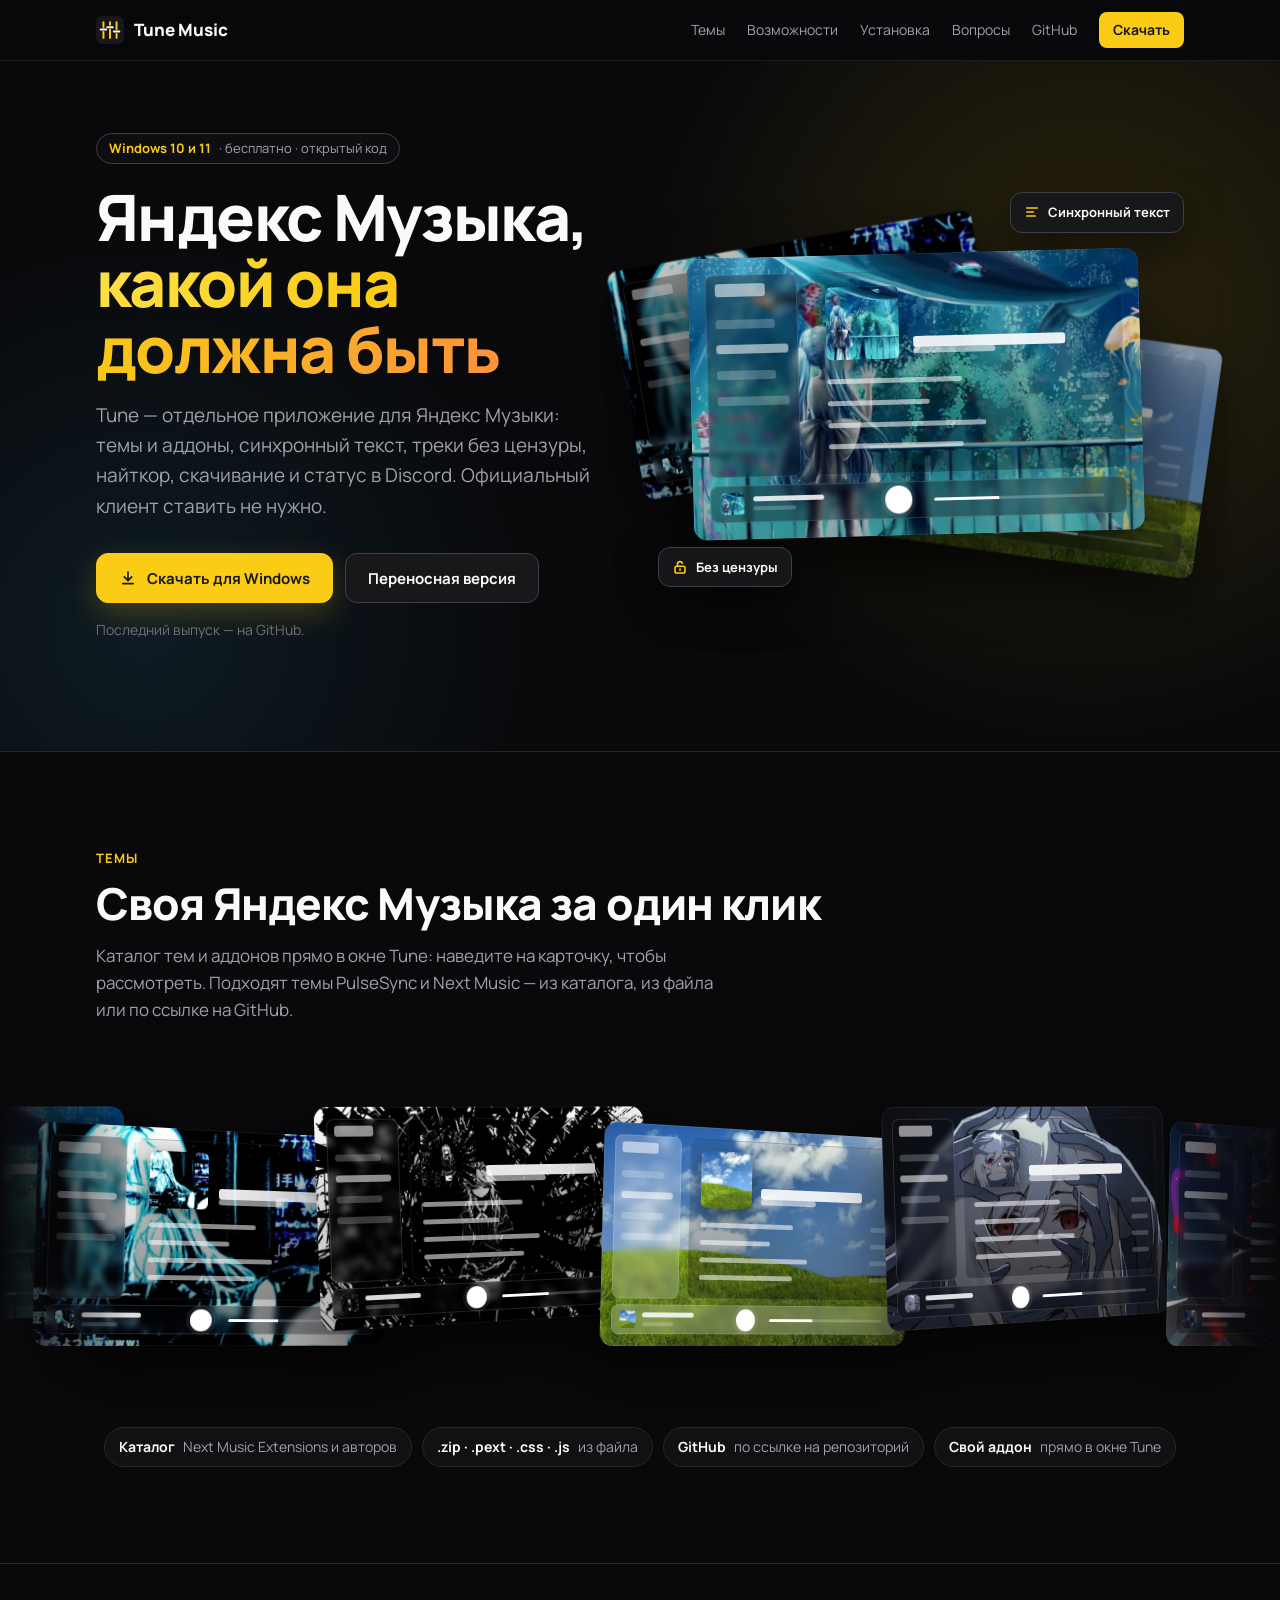
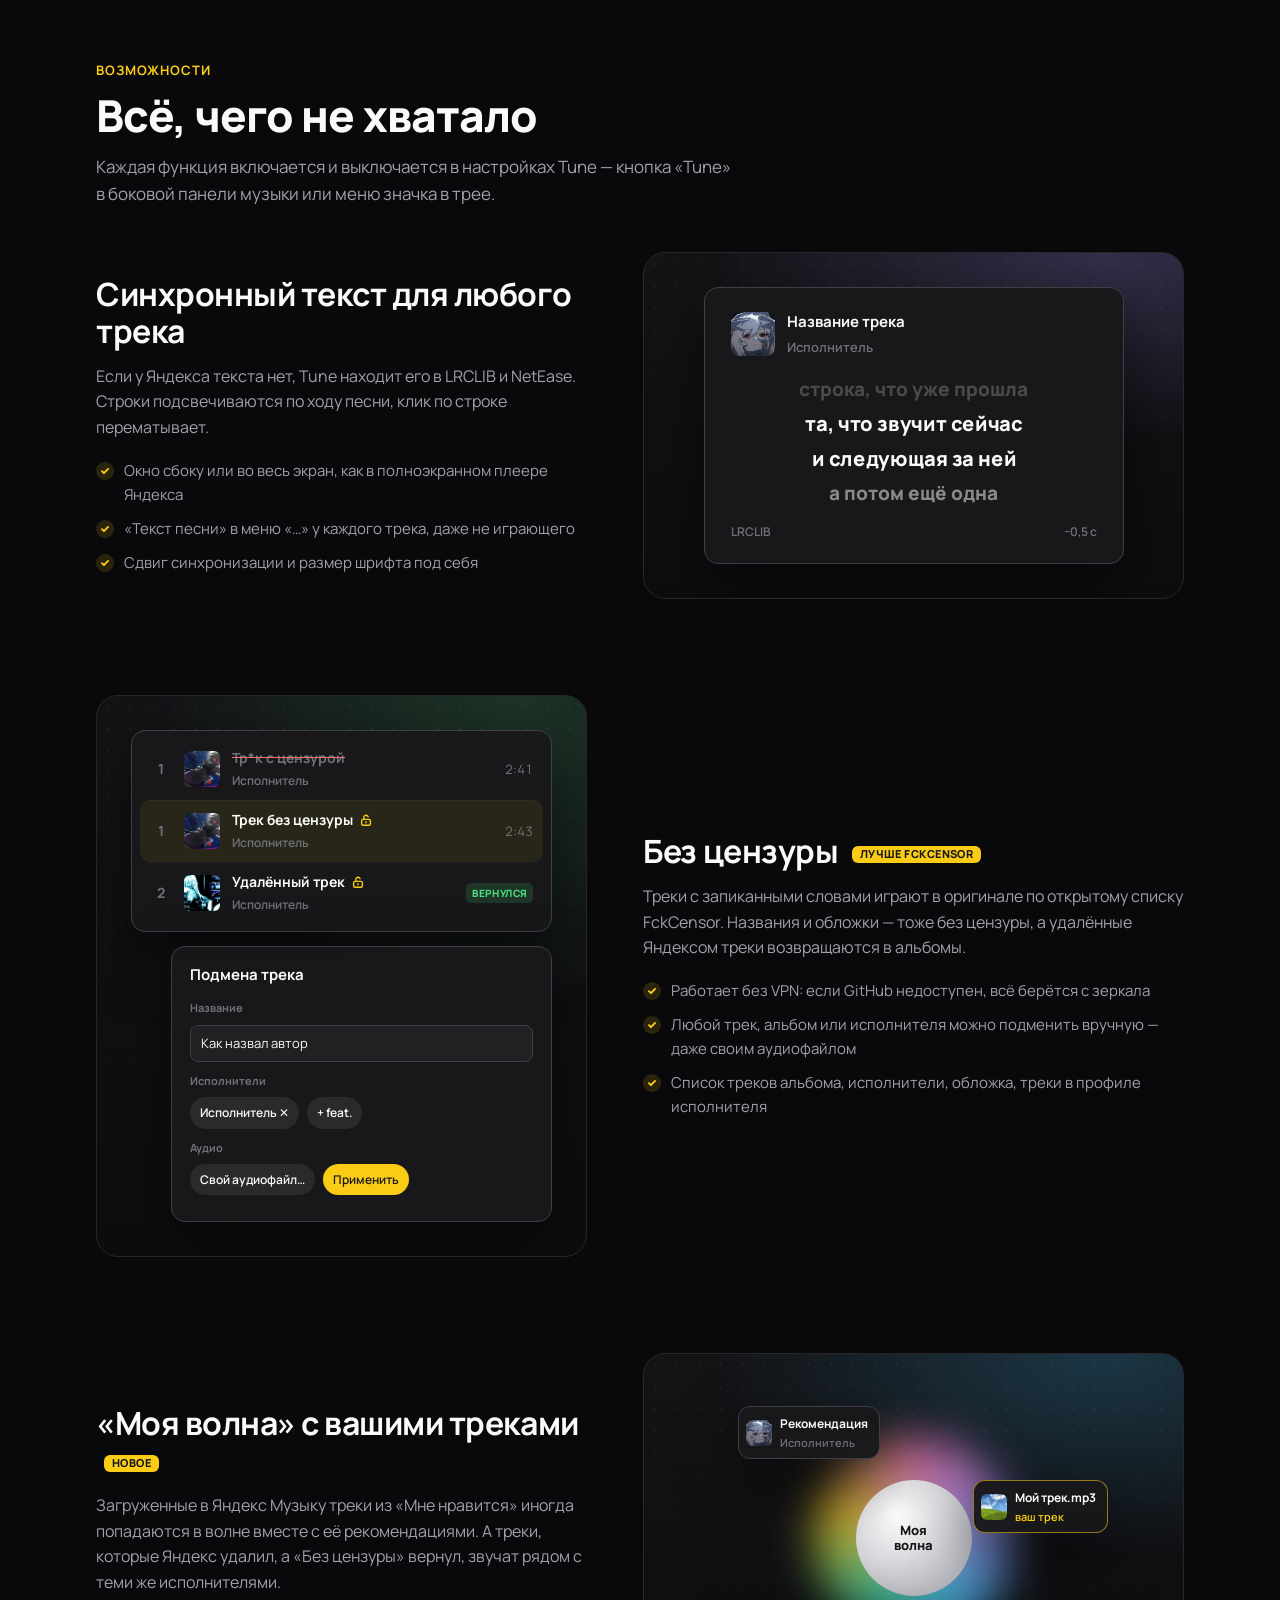
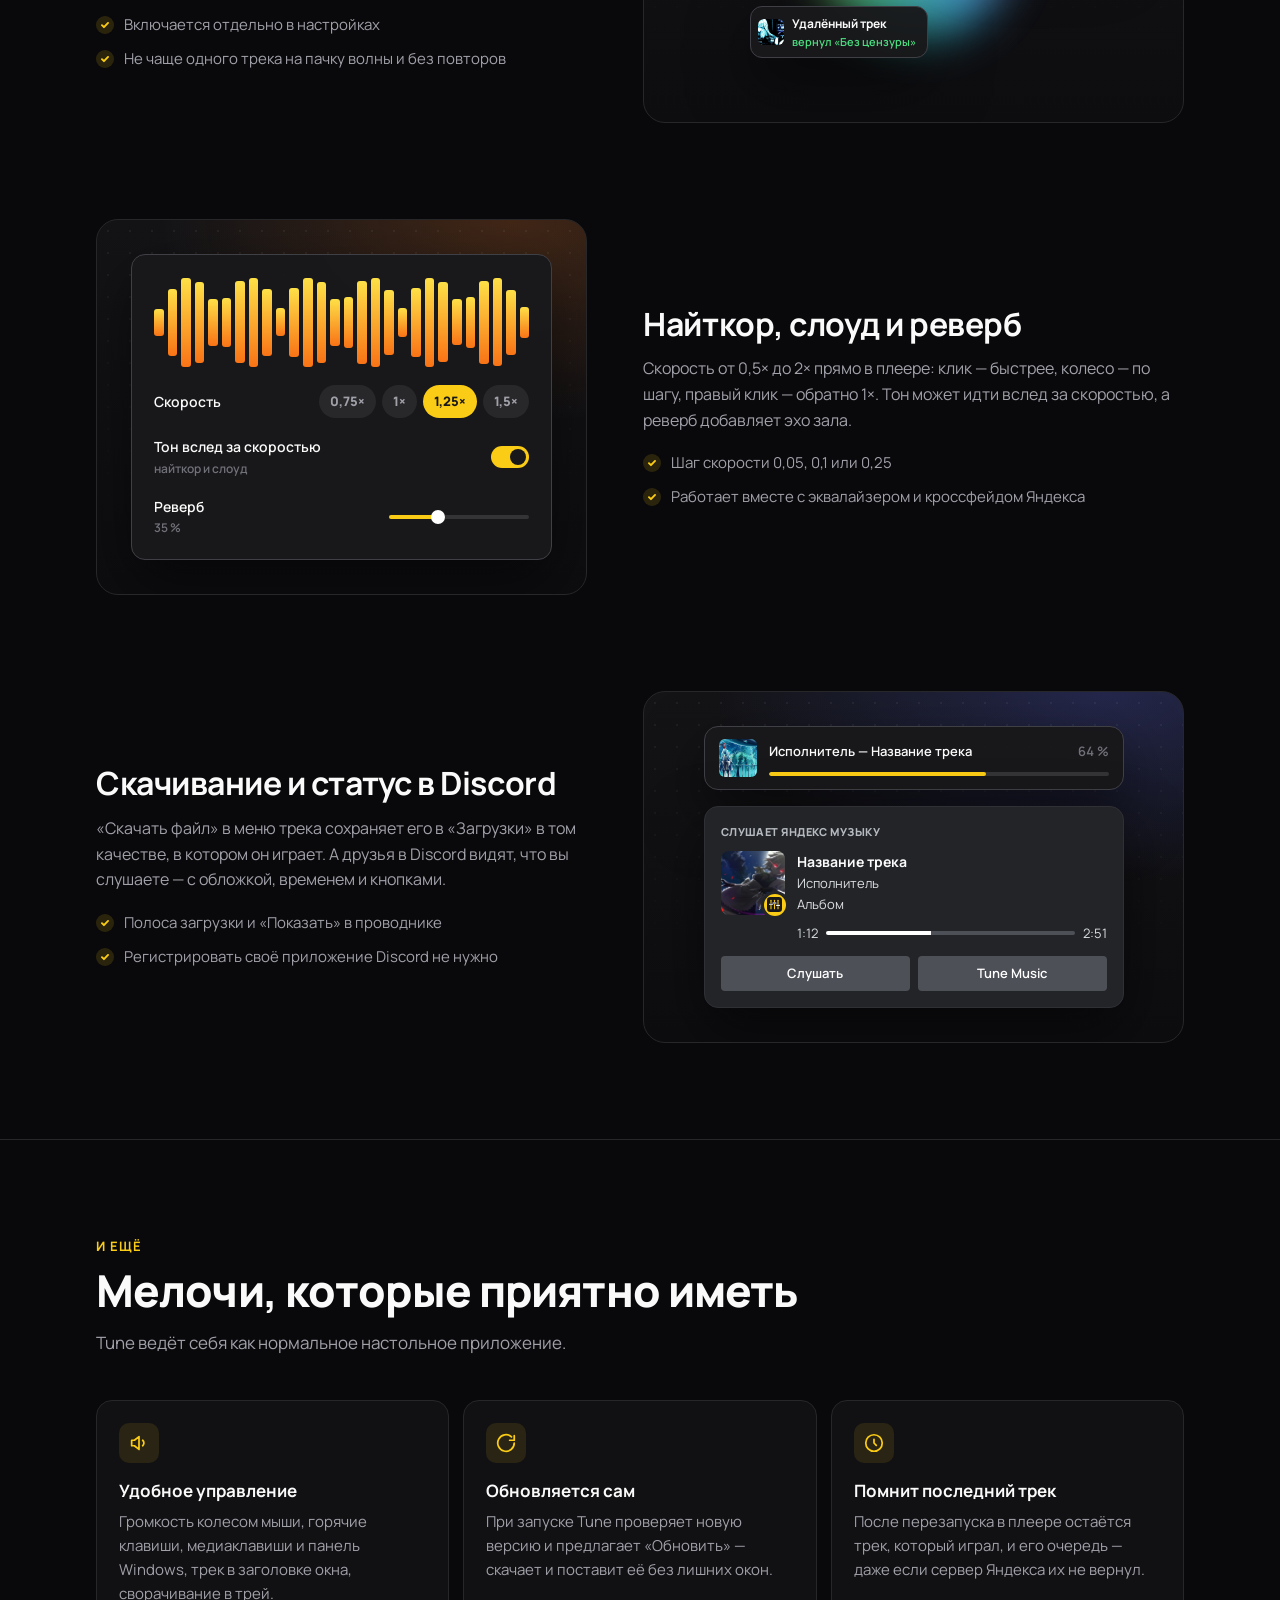
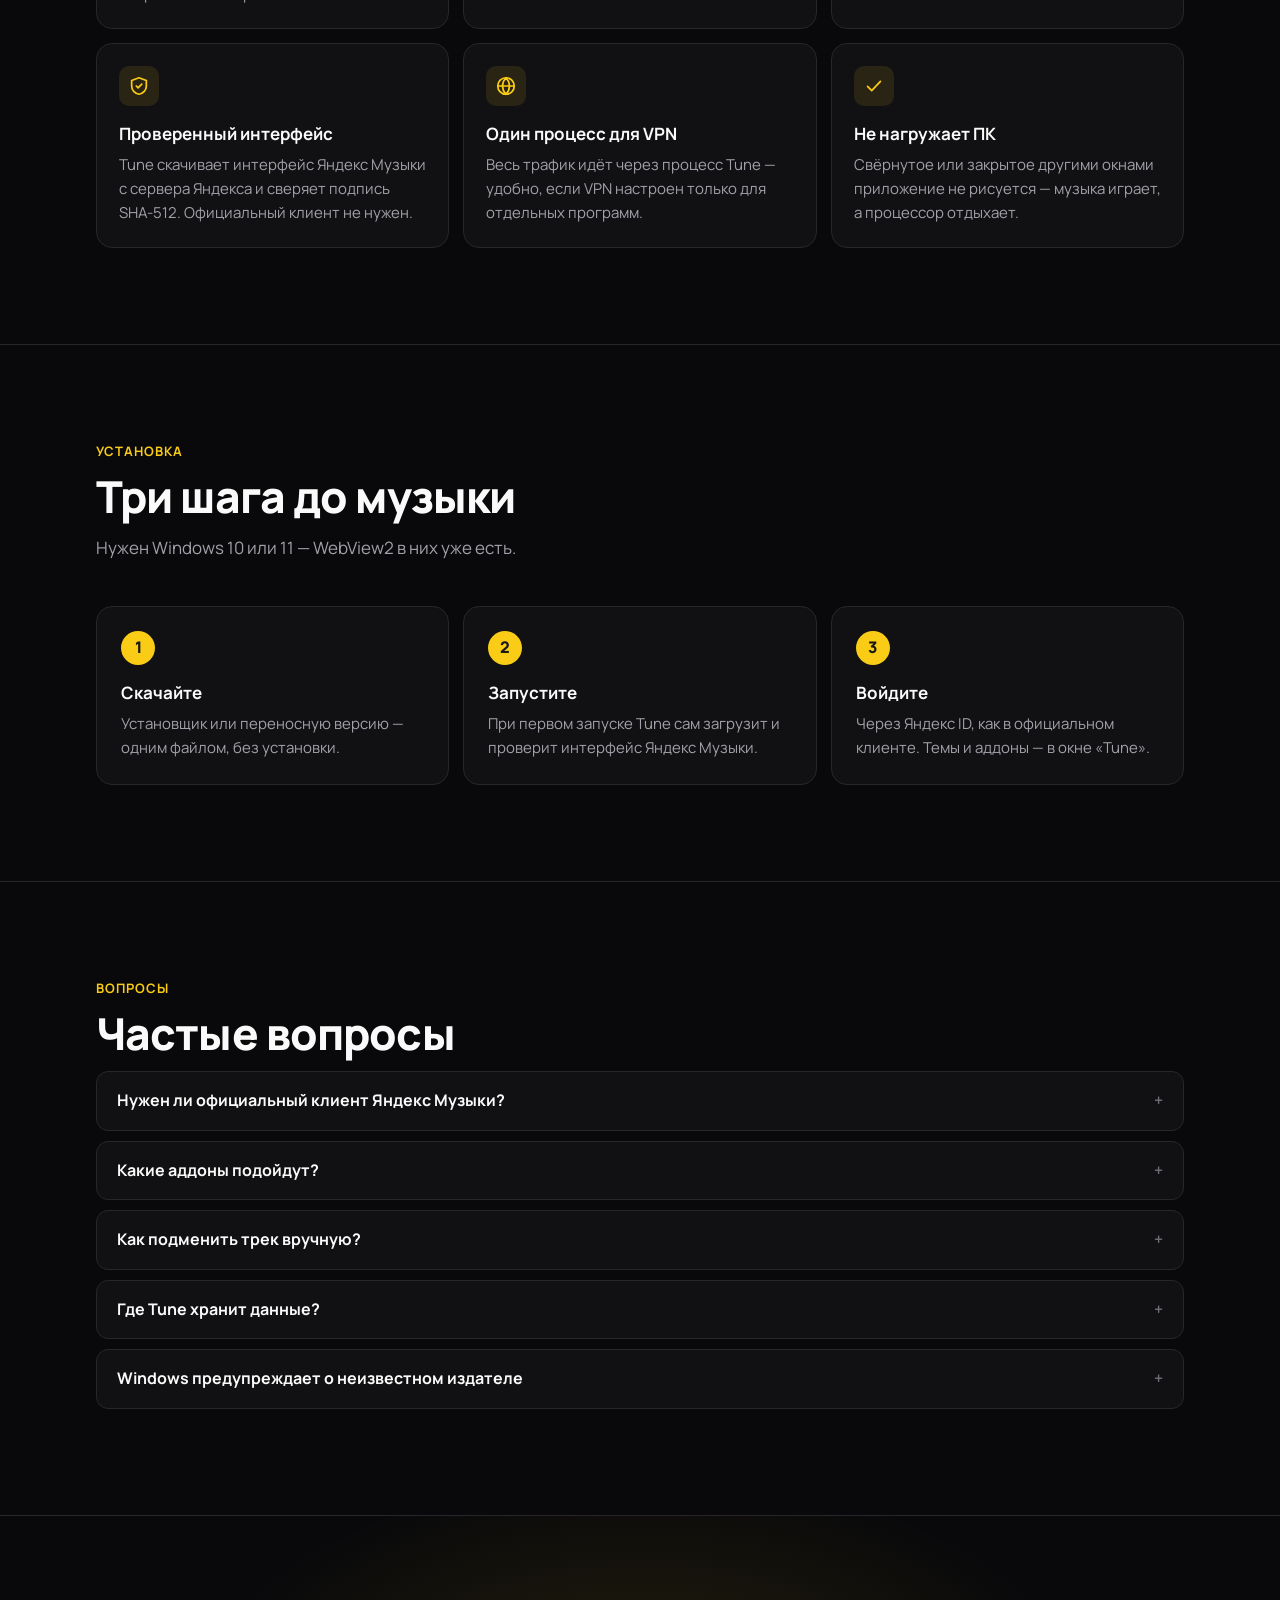
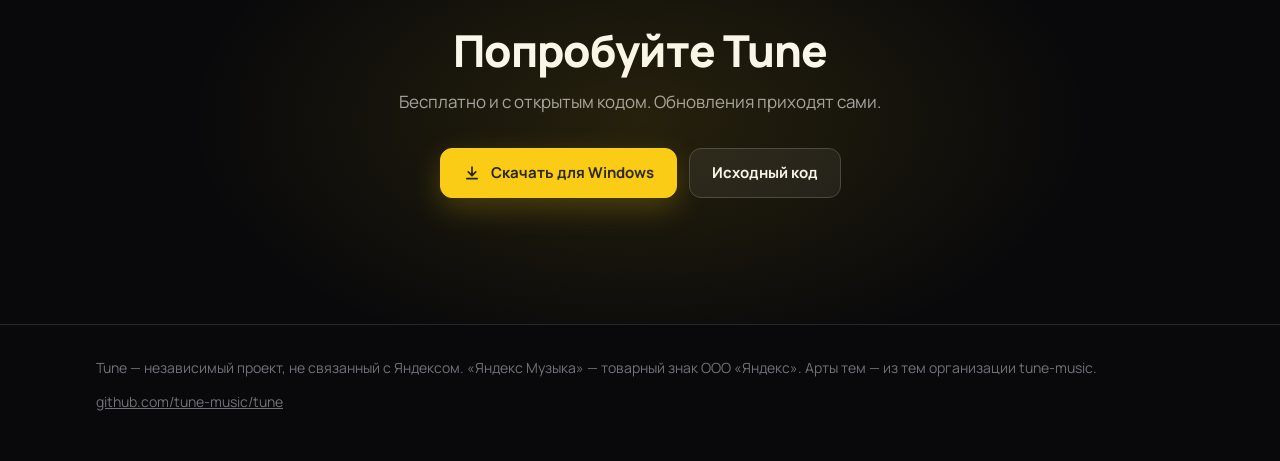
==== commit c9a27af5: "Сайт: «Скачать» в шапке больше не сдвигает первый экран" ====
--- a/docs/index.html
+++ b/docs/index.html
@@ -29,7 +29,7 @@
       color-scheme: dark;
     }
     * { box-sizing: border-box; }
-    html { scroll-behavior: smooth; }
+    html { scroll-behavior: smooth; overflow-x: hidden; overflow-x: clip; }
     body {
       margin: 0; background: var(--bg); color: var(--text); overflow-x: hidden;
       font: 16px/1.6 Manrope, "Segoe UI", system-ui, sans-serif;
@@ -87,7 +87,10 @@
     .app-bar .s { flex: 1; height: 3px; border-radius: 2px; background: linear-gradient(90deg, var(--hi) 38%, var(--dim) 38%); margin: 0 3%; }
 
     /* ---------- Первый экран ---------- */
-    .hero { padding: 72px 0 96px; position: relative; overflow: hidden; }
+    /* clip, а не hidden: блок с overflow: hidden браузер прокручивает сам, чтобы показать якорь
+       (#download), и содержимое съезжает. */
+    .hero { padding: 72px 0 96px; position: relative; overflow: hidden; overflow: clip; }
+    [id] { scroll-margin-top: 84px; }
     .hero::before {
       content: ""; position: absolute; inset: -30% -20% auto auto; width: 900px; height: 900px; border-radius: 50%;
       background: radial-gradient(closest-side, rgba(250, 204, 21, .14), transparent); pointer-events: none;
@@ -140,7 +143,7 @@
     .section-lead { color: var(--text-2); margin: 0 0 44px; max-width: 640px; font-size: 17px; }
 
     /* Колода тем: карточки друг за другом под углом */
-    .deck-wrap { overflow: hidden; margin: 0 calc(50% - 50vw); padding: 40px 0 50px; mask-image: linear-gradient(90deg, transparent, #000 10%, #000 90%, transparent); }
+    .deck-wrap { overflow: hidden; overflow: clip; margin: 0 calc(50% - 50vw); padding: 40px 0 50px; mask-image: linear-gradient(90deg, transparent, #000 10%, #000 90%, transparent); }
     .deck { display: flex; justify-content: center; perspective: 1600px; }
     .deck figure { margin: 0 0 0 -6%; width: min(360px, 30vw); flex: none; transform: rotateY(24deg) rotateZ(-2deg) translateZ(0); transform-origin: left center; transition: transform .5s cubic-bezier(.2,.8,.2,1), margin .5s cubic-bezier(.2,.8,.2,1); cursor: default; }
     .deck figure:first-child { margin-left: 0; }
@@ -166,7 +169,7 @@
     .f-text .new { display: inline-block; vertical-align: middle; margin-left: 8px; padding: 2px 8px; border-radius: 6px; background: var(--accent); color: var(--on-accent); font-size: 11px; font-weight: 800; letter-spacing: .04em; text-transform: uppercase; }
 
     .stage {
-      position: relative; border-radius: 22px; border: 1px solid var(--border); padding: 34px; min-height: 340px; overflow: hidden; isolation: isolate;
+      position: relative; border-radius: 22px; border: 1px solid var(--border); padding: 34px; min-height: 340px; overflow: hidden; overflow: clip; isolation: isolate;
       background: radial-gradient(120% 90% at 85% 0%, var(--glow, rgba(250,204,21,.16)), transparent 60%), linear-gradient(180deg, #141417, #0d0d10);
       display: flex; align-items: center; justify-content: center;
     }
@@ -268,7 +271,7 @@
     .step h3 { margin: 0 0 6px; font-size: 17px; }
     .step p { margin: 0; color: var(--text-2); font-size: 15px; }
 
-    .final { text-align: center; padding: 110px 0; overflow: hidden; }
+    .final { text-align: center; padding: 110px 0; overflow: hidden; overflow: clip; }
     .final::before { content: ""; position: absolute; left: 50%; top: 50%; width: 900px; height: 500px; transform: translate(-50%, -50%); background: radial-gradient(closest-side, rgba(250,204,21,.12), transparent); pointer-events: none; }
     .final .cta { justify-content: center; }
     .final .section-lead { margin: 0 auto 32px; }
@@ -296,6 +299,7 @@
       .grid, .steps { grid-template-columns: 1fr; }
       nav a:not(.nav-dl) { display: none; }
       section { padding: 72px 0; }
+      .deck-wrap { margin: 0 -16px; mask-image: none; }
       .deck { justify-content: flex-start; overflow-x: auto; scroll-snap-type: x mandatory; padding: 20px 20px 30px; perspective: none; }
       .deck figure, .deck figure:nth-child(2n) { width: 72%; margin: 0 14px 0 0; transform: none; scroll-snap-align: center; }
       .deck figure:hover { transform: none; margin-right: 14px; }
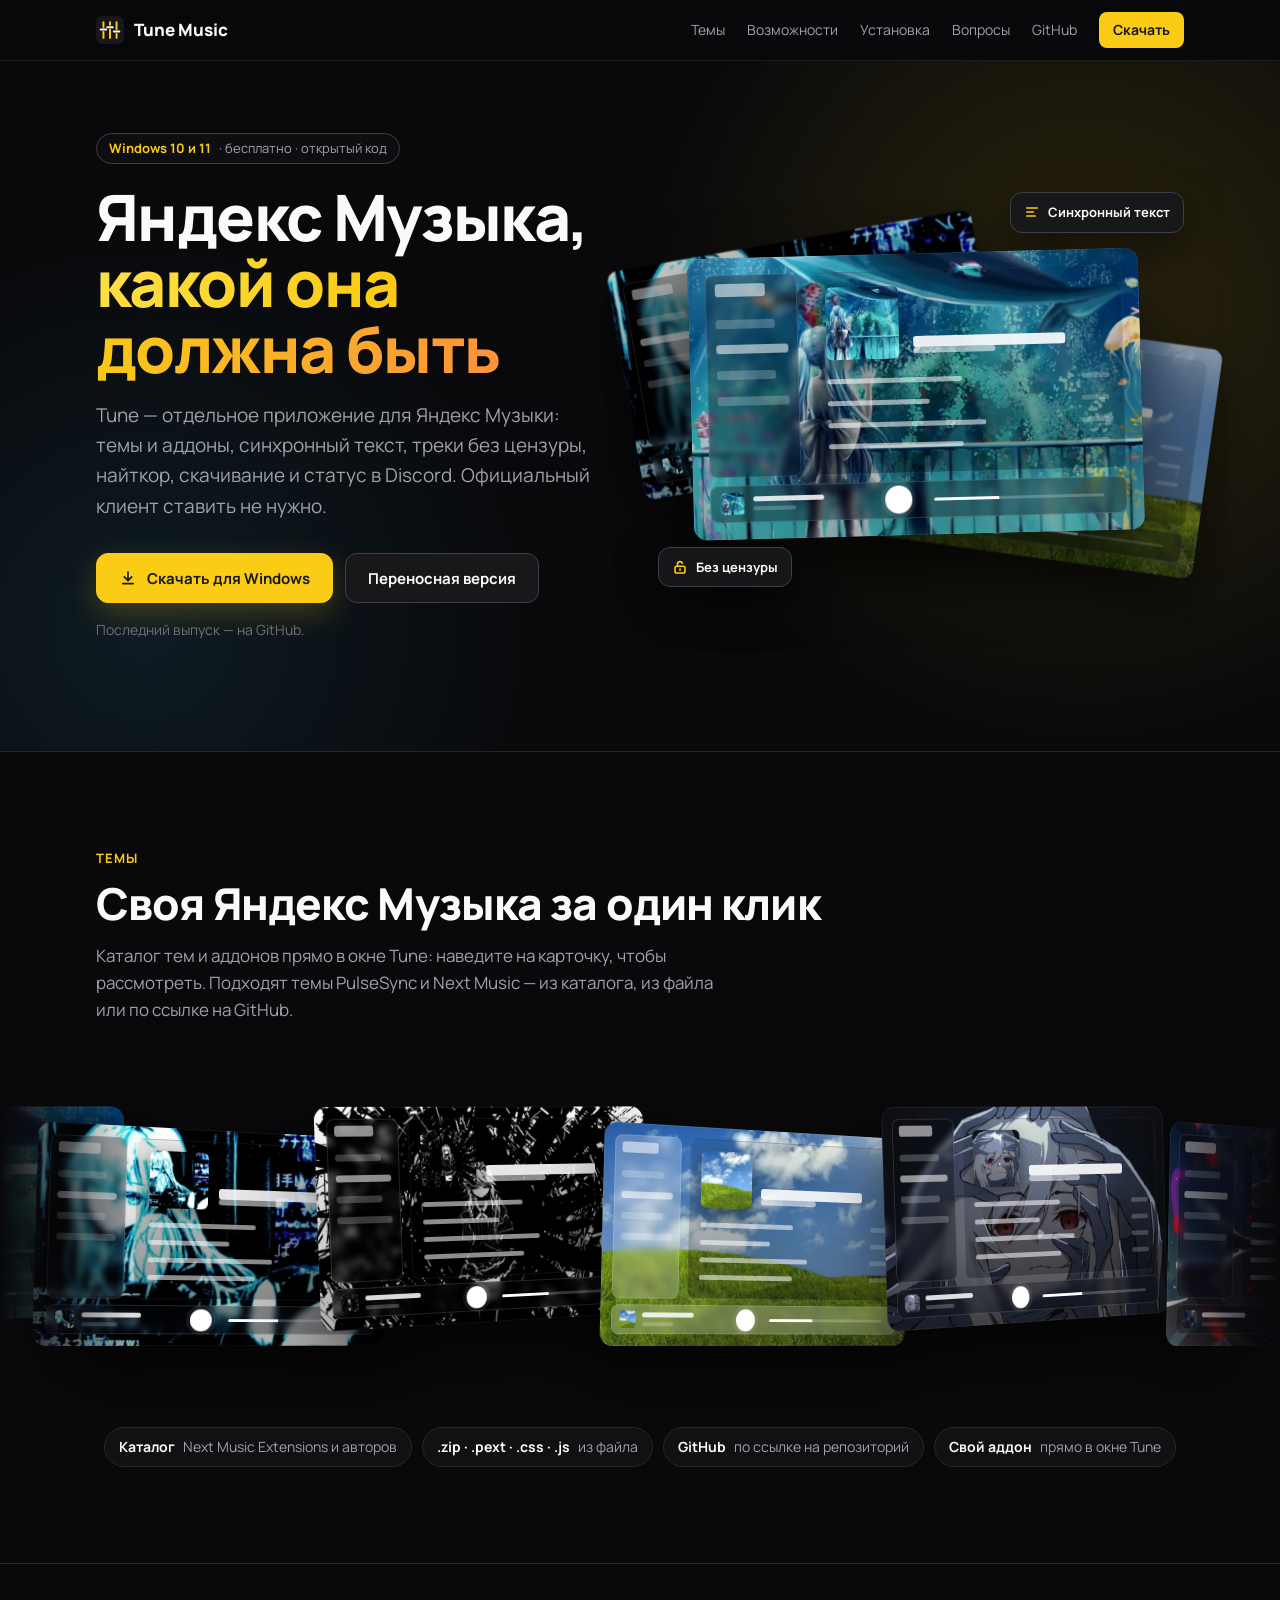
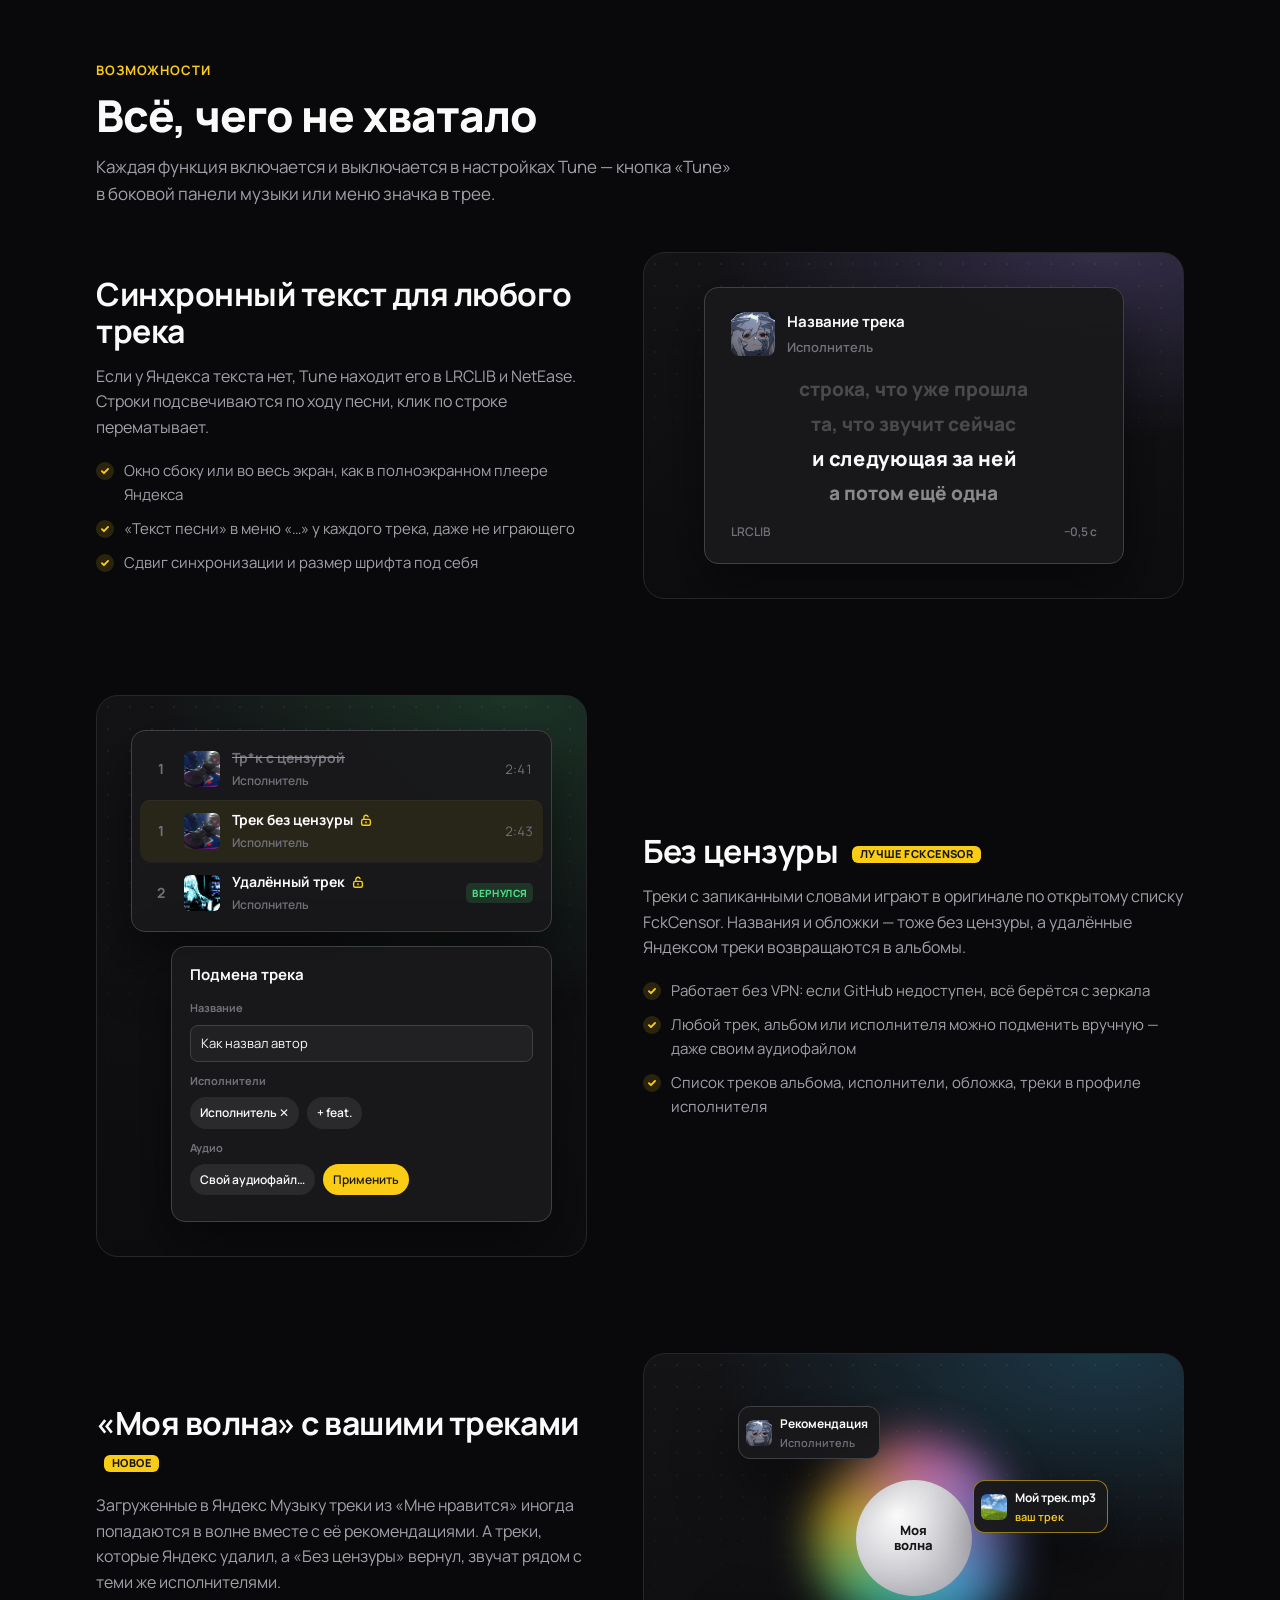
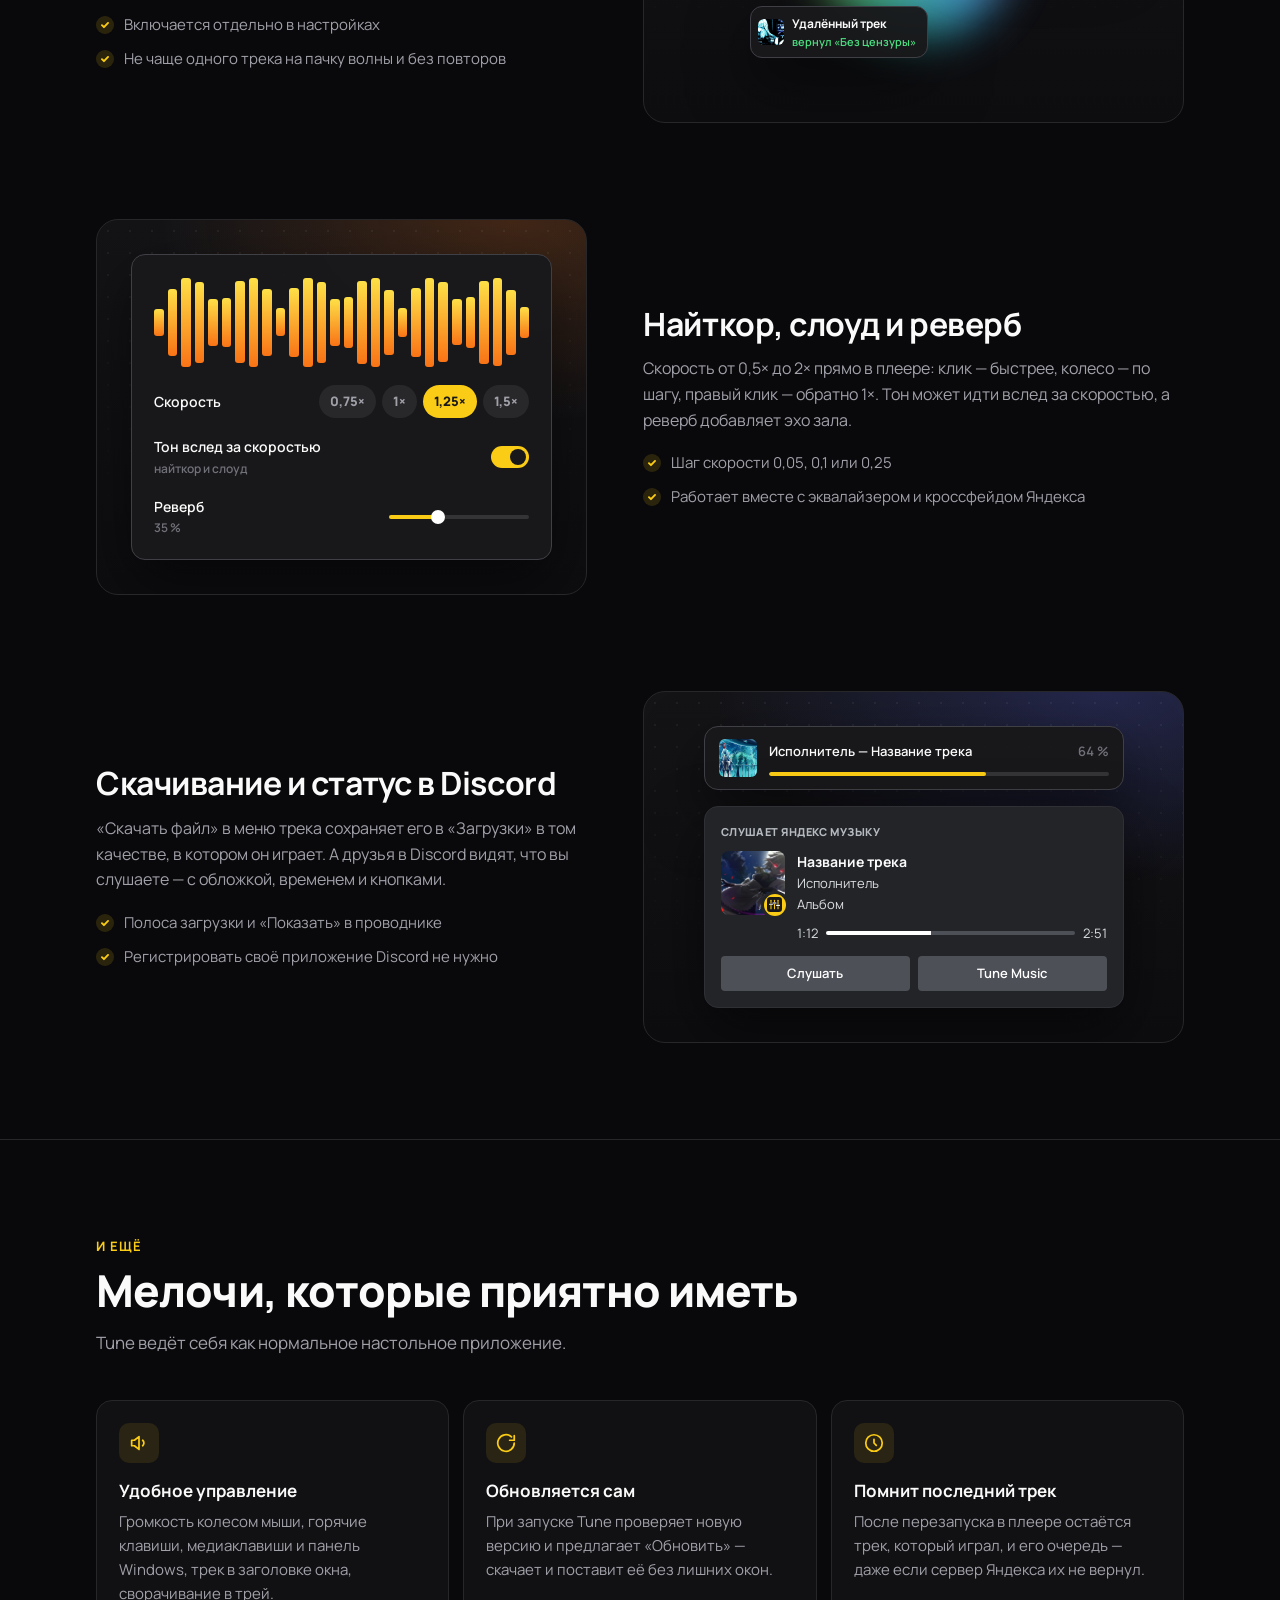
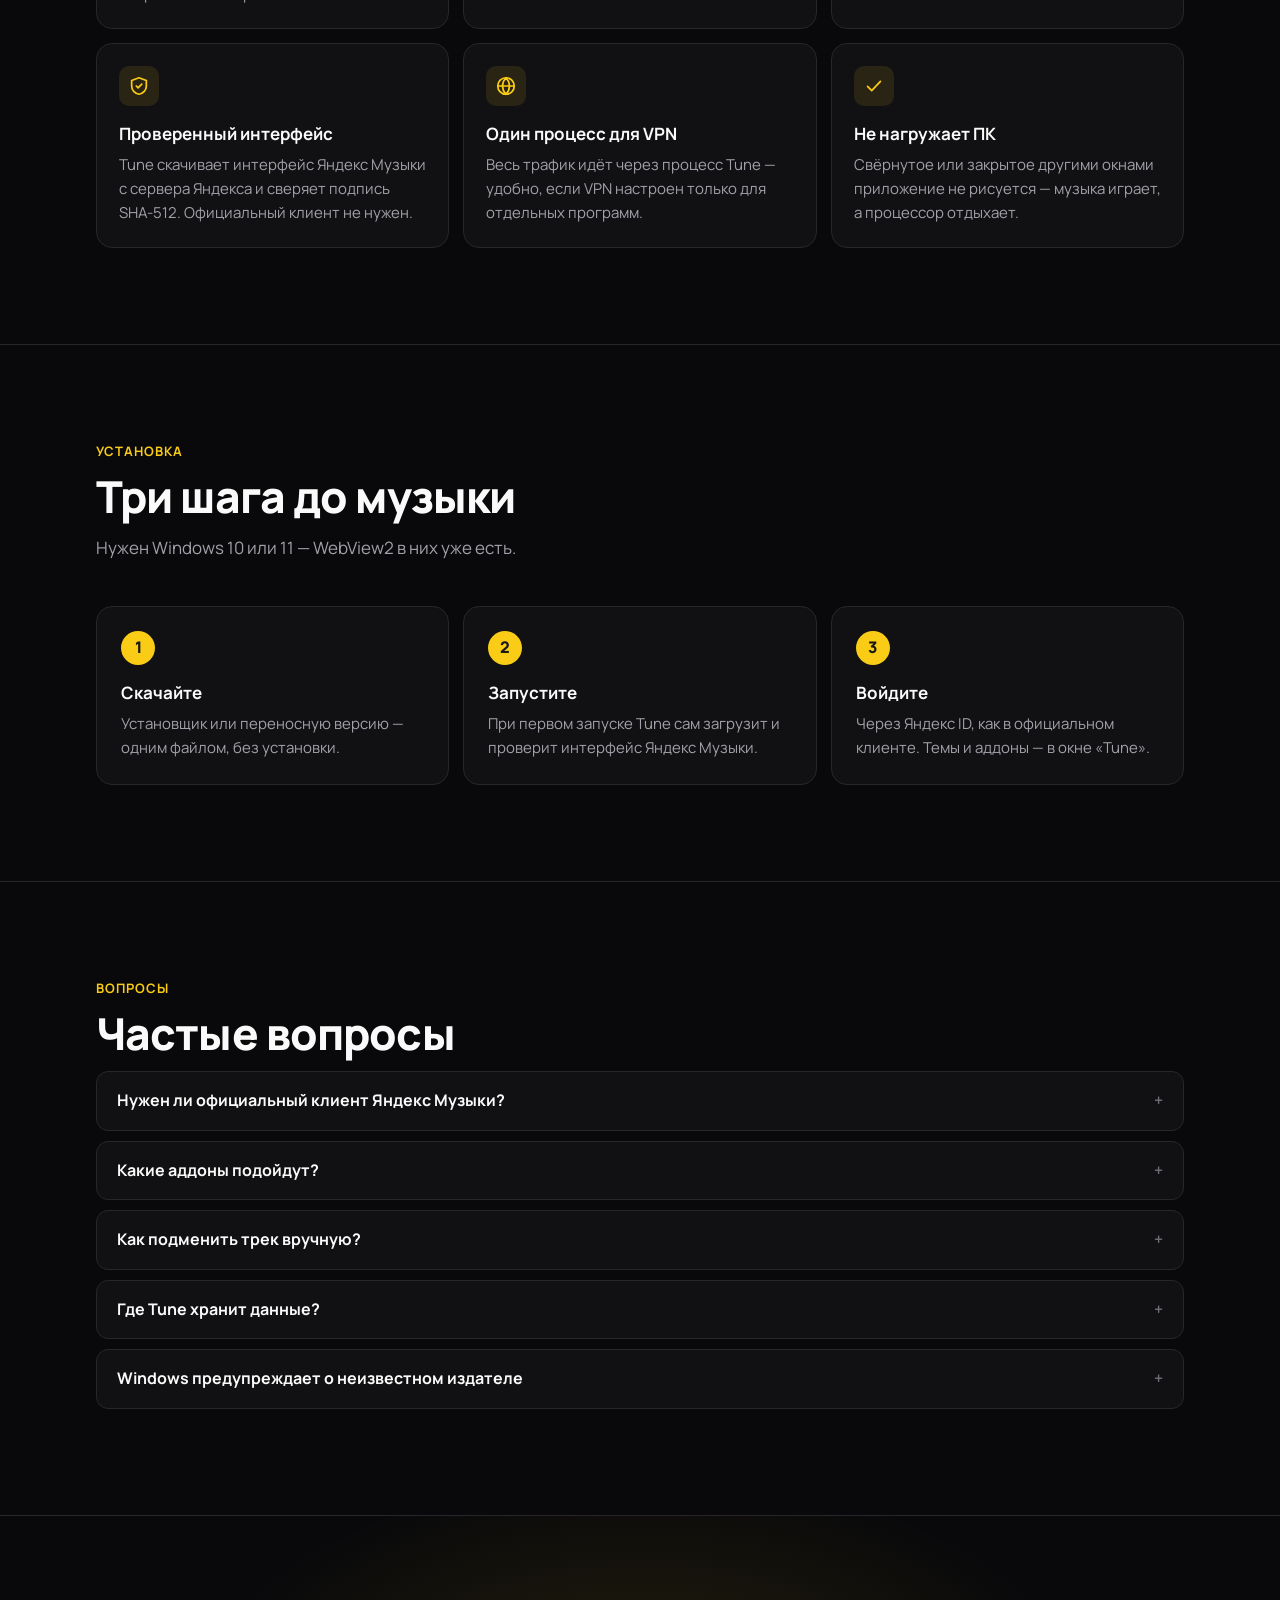
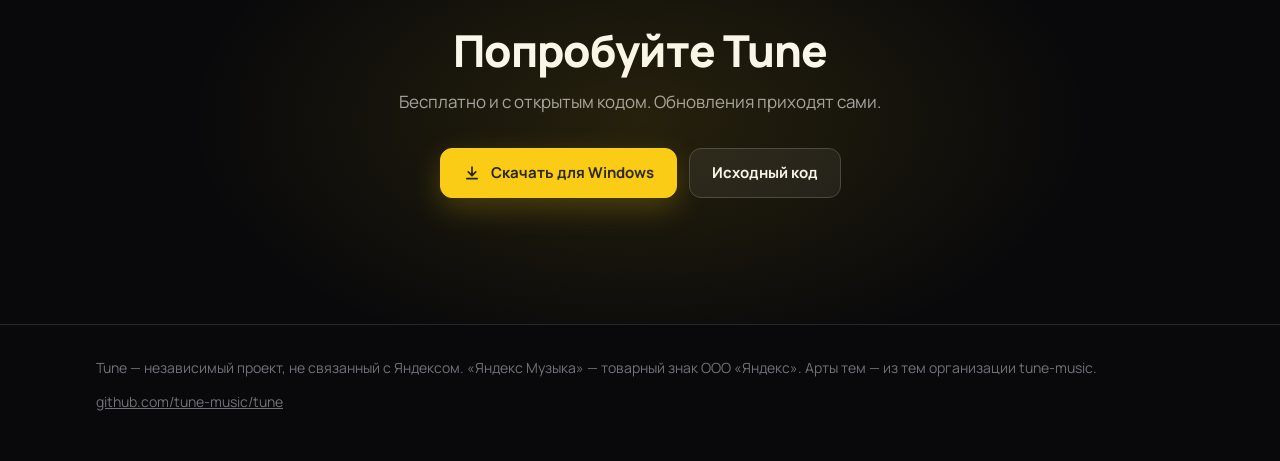
==== commit f3ab69be: "Сайт: верхняя панель снова закреплена при прокрутке" ====
--- a/docs/index.html
+++ b/docs/index.html
@@ -29,9 +29,11 @@
       color-scheme: dark;
     }
     * { box-sizing: border-box; }
-    html { scroll-behavior: smooth; overflow-x: hidden; overflow-x: clip; }
+    /* Горизонтальное переполнение — clip у html: hidden превратил бы body в отдельную
+       прокручиваемую область, и липкая верхняя панель уезжала бы вместе со страницей. */
+    html { scroll-behavior: smooth; overflow-x: clip; }
     body {
-      margin: 0; background: var(--bg); color: var(--text); overflow-x: hidden;
+      margin: 0; background: var(--bg); color: var(--text);
       font: 16px/1.6 Manrope, "Segoe UI", system-ui, sans-serif;
       -webkit-font-smoothing: antialiased;
     }
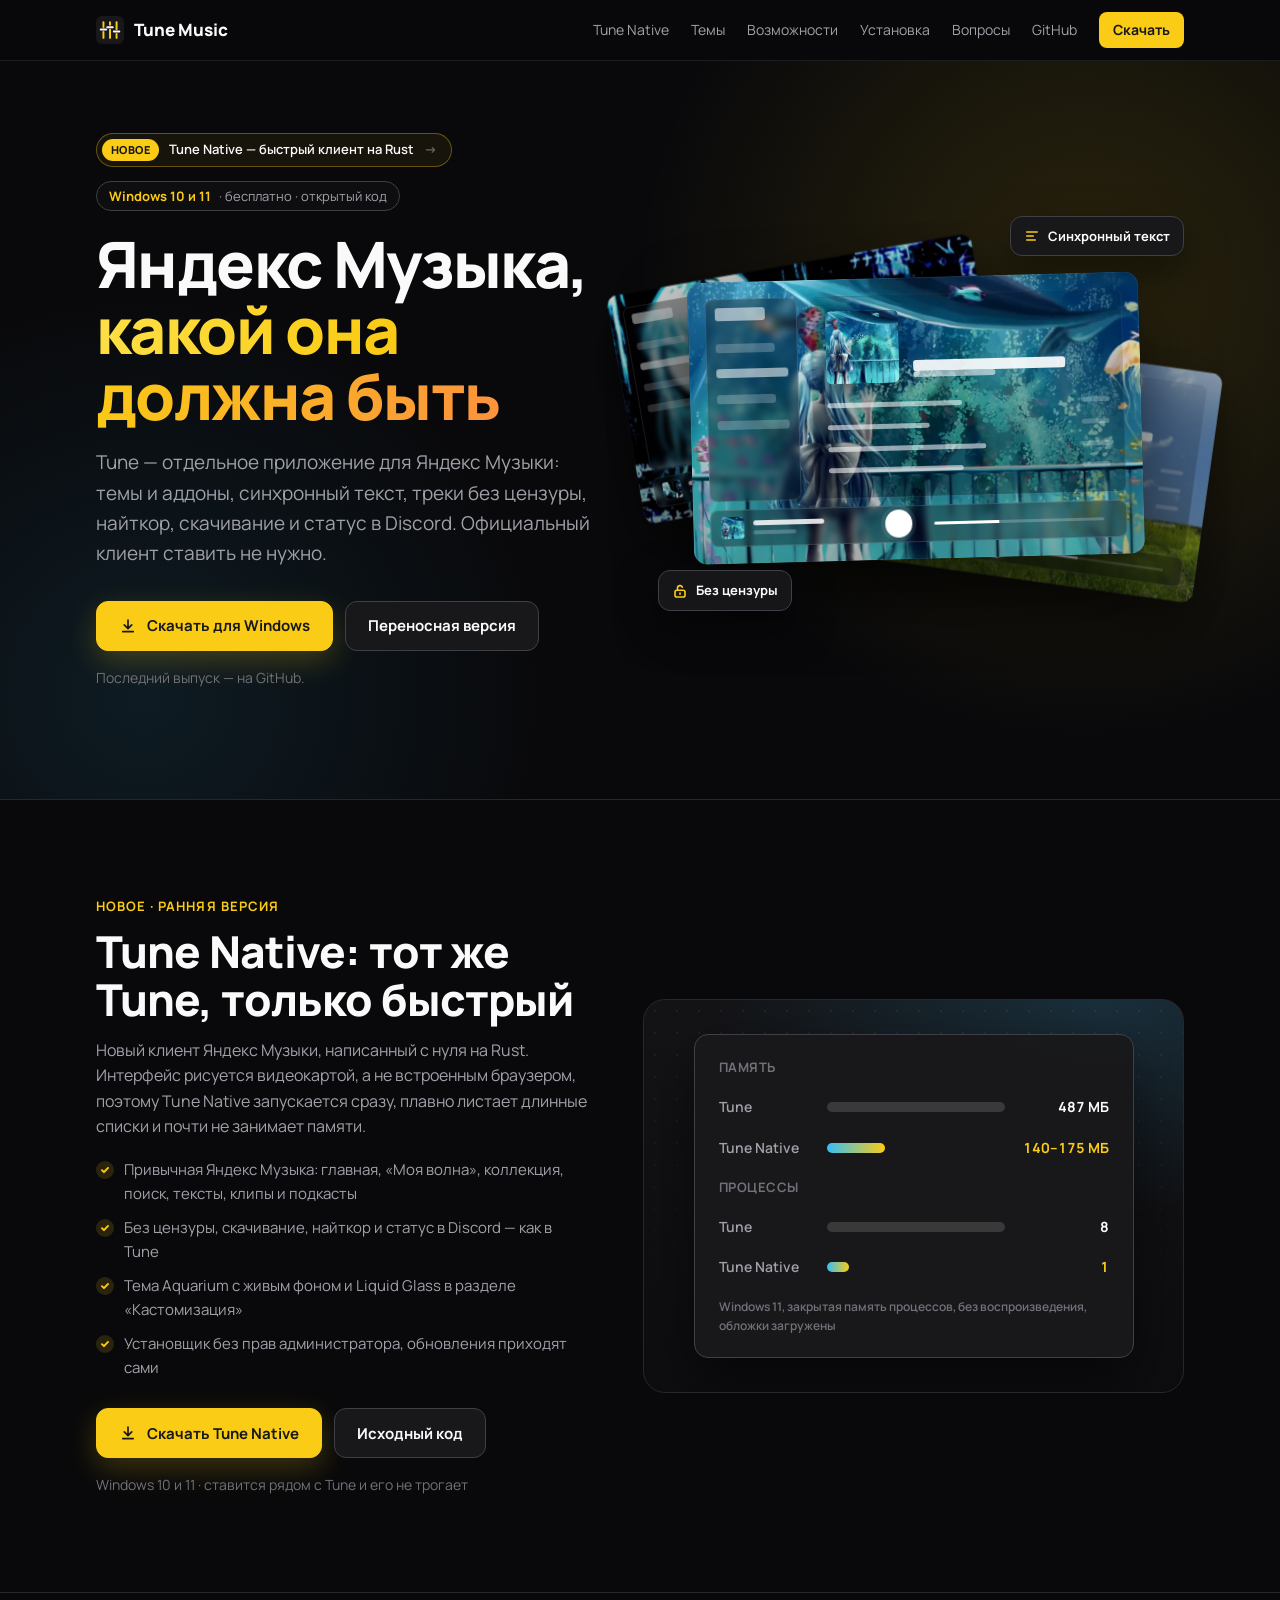
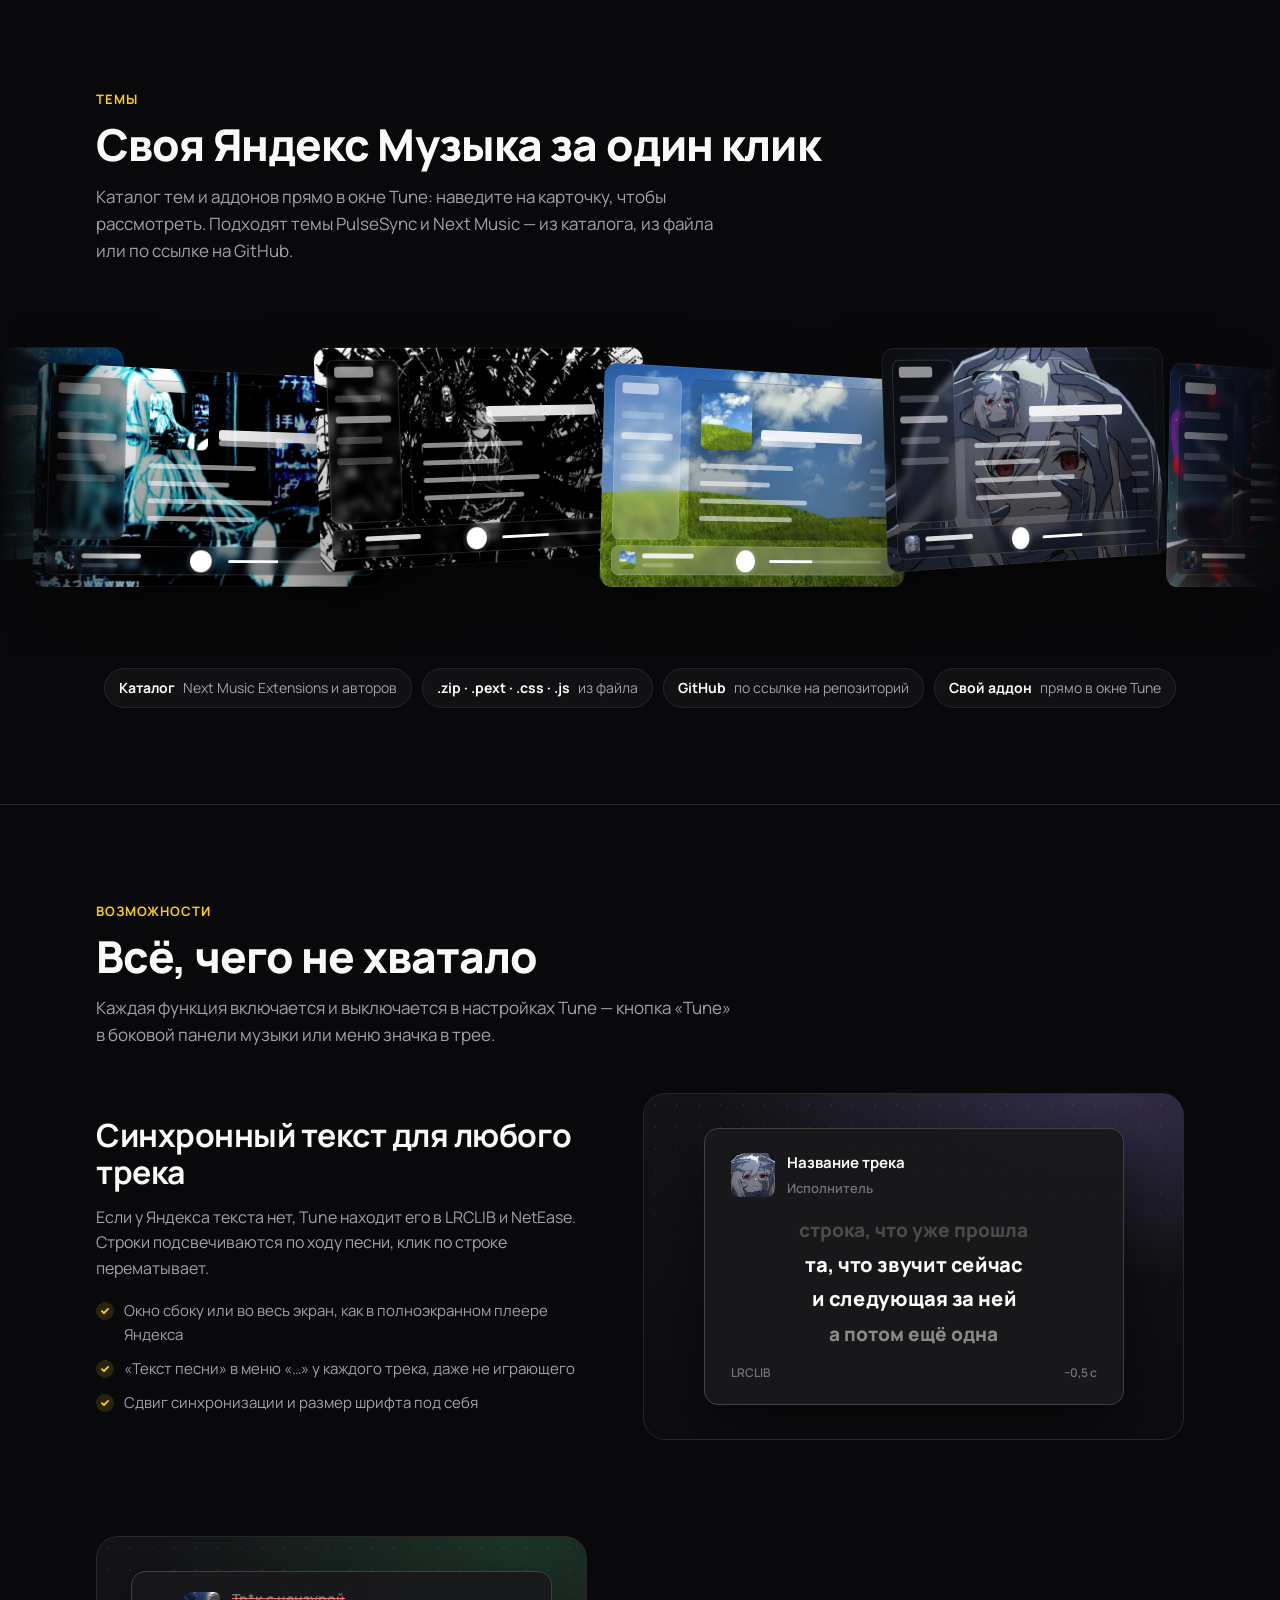
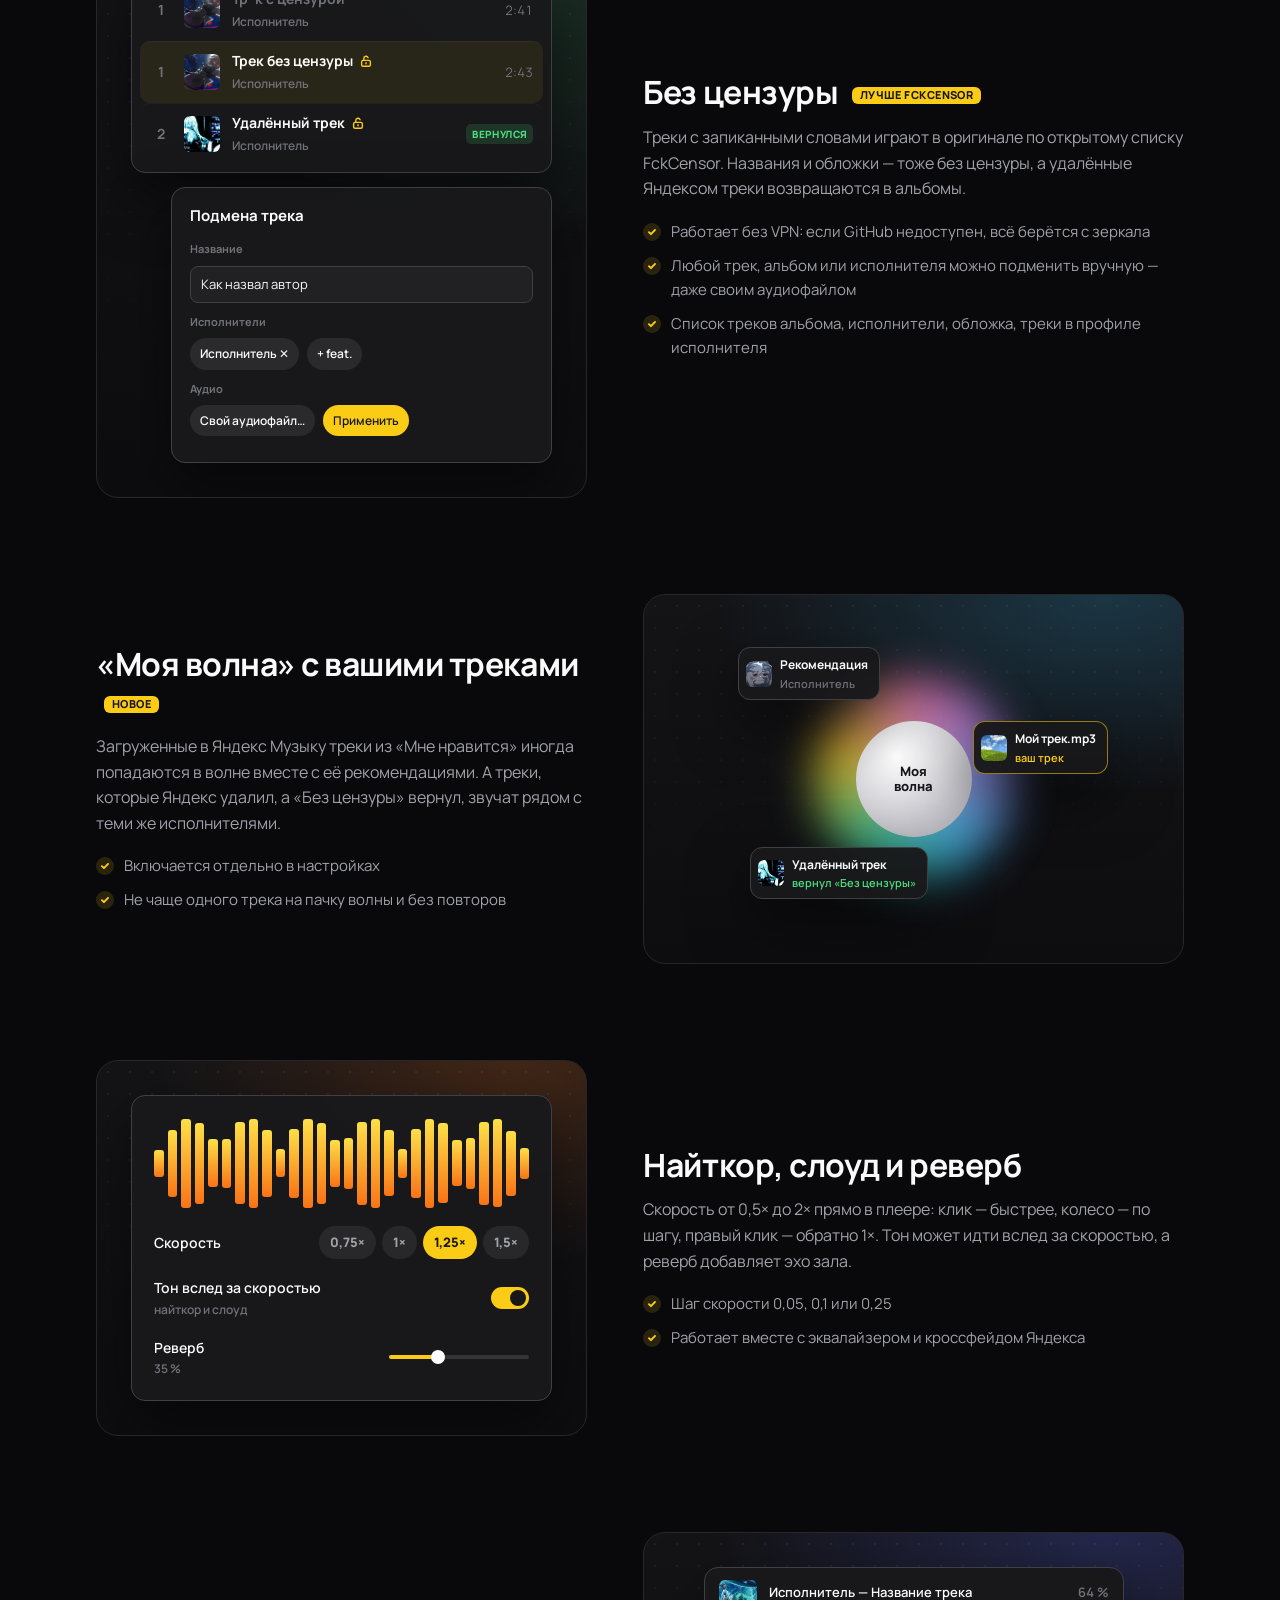
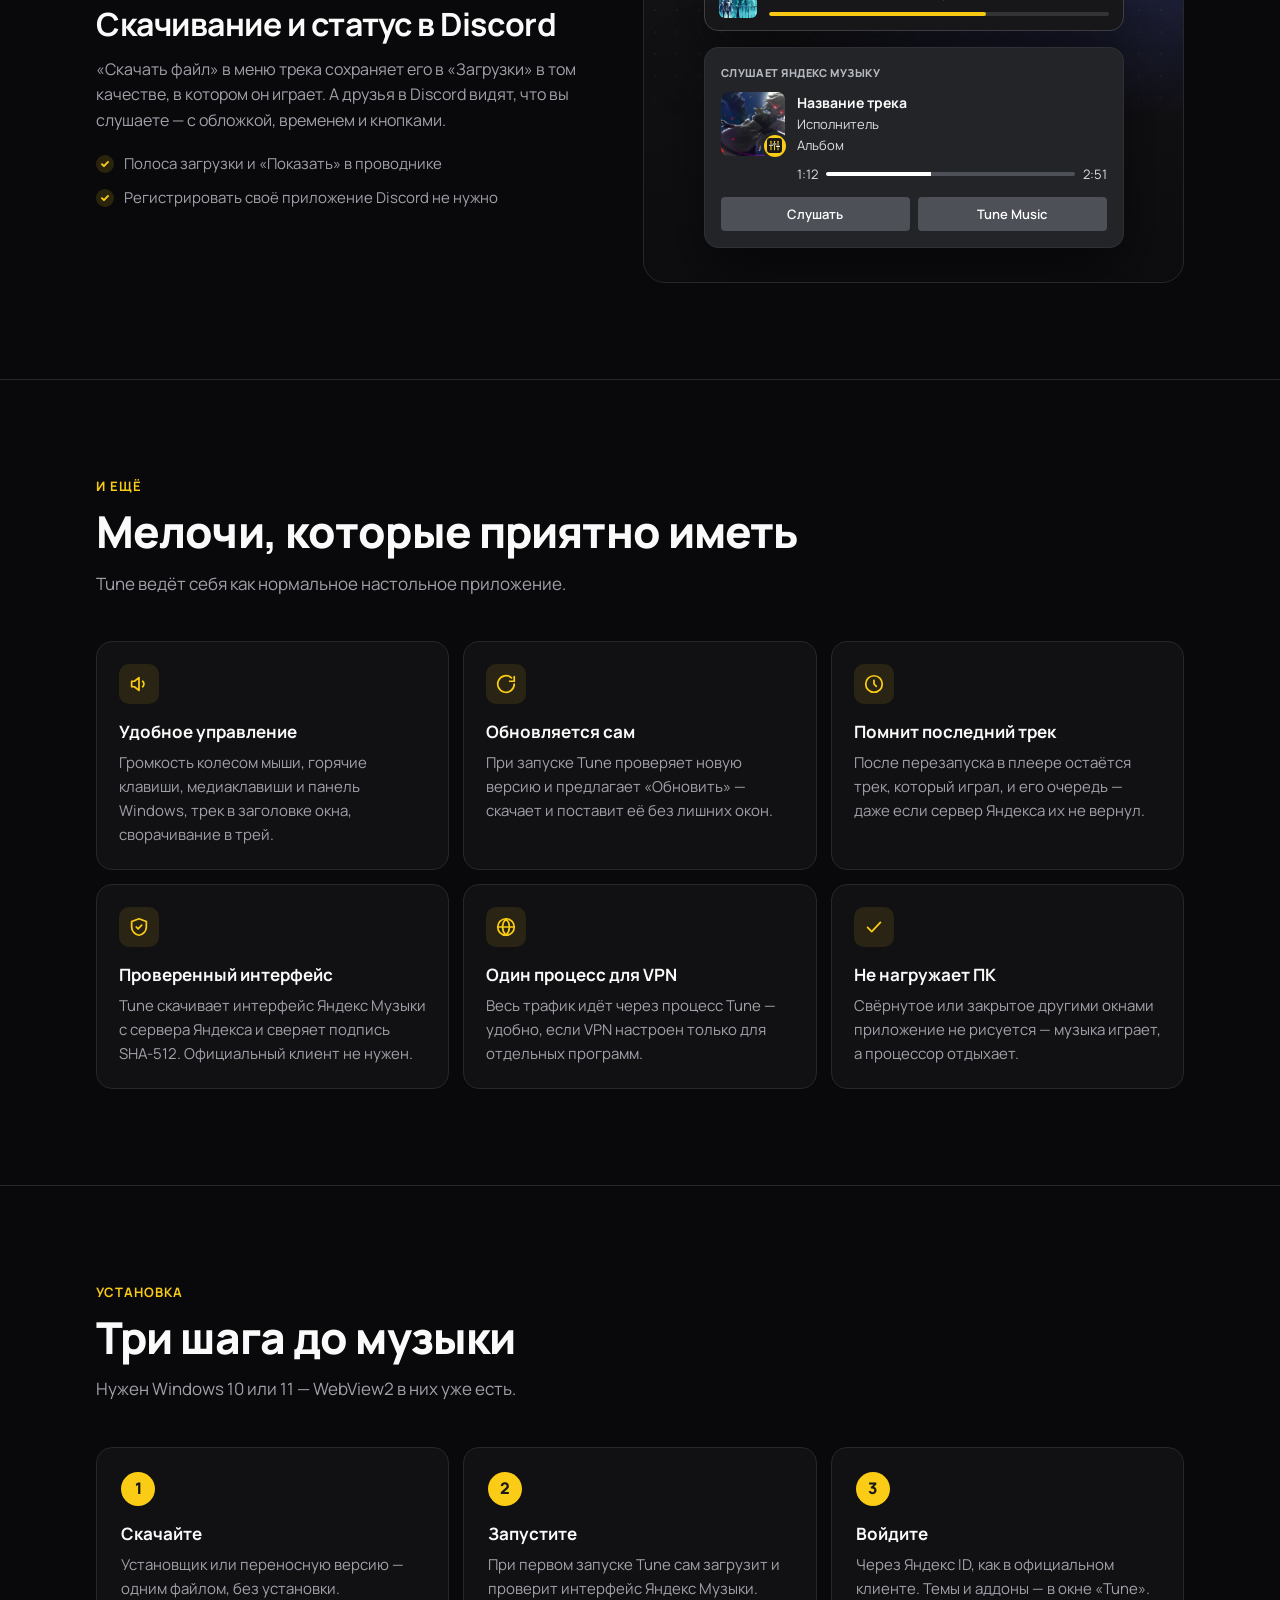
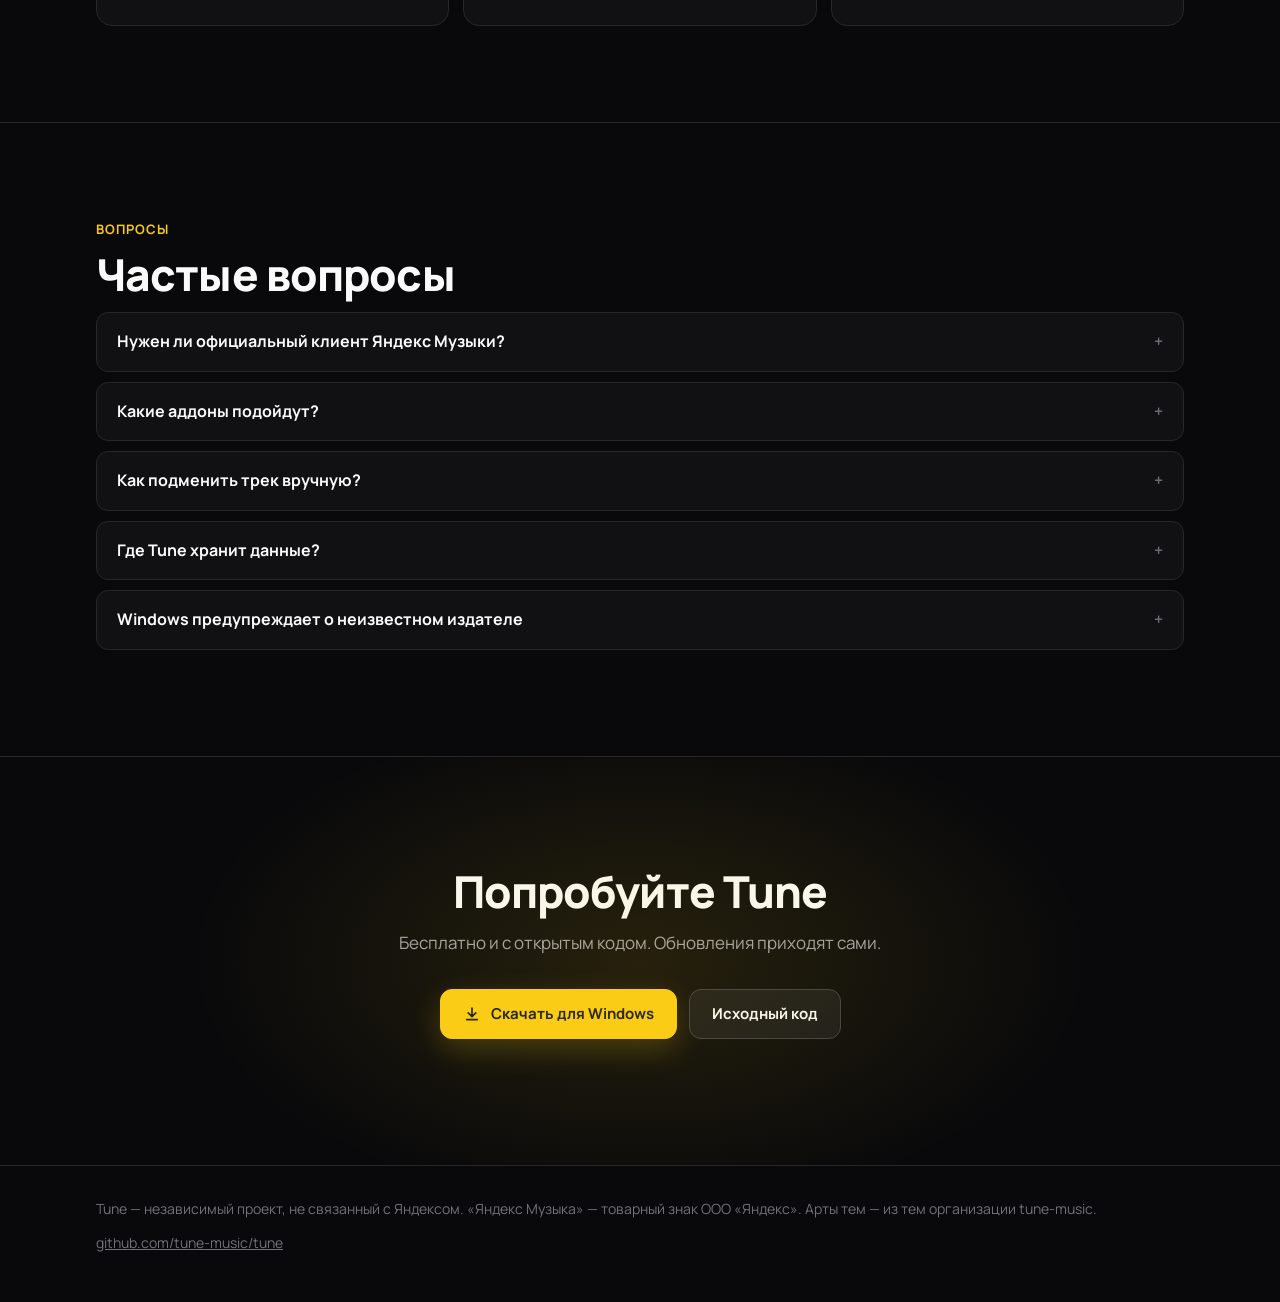
==== commit 487297ec: "Сайт: Tune Native — быстрый клиент на Rust" ====
--- a/docs/index.html
+++ b/docs/index.html
@@ -138,6 +138,25 @@
     .fan .bf2 { right: 0; top: 6%; animation-delay: -3s; }
     @keyframes float { 50% { transform: translateY(-8px); } }
 
+    /* ---------- Tune Native ---------- */
+    .announce { display: inline-flex; align-items: center; gap: 10px; margin-bottom: 14px; padding: 5px 14px 5px 5px; border-radius: 999px; border: 1px solid rgba(250,204,21,.35); background: rgba(250,204,21,.06); color: var(--text); font-size: 13px; font-weight: 600; text-decoration: none; transition: border-color .15s, background .15s; }
+    .announce:hover { border-color: rgba(250,204,21,.7); background: rgba(250,204,21,.1); }
+    .announce b { padding: 2px 9px; border-radius: 999px; background: var(--accent); color: var(--on-accent); font-size: 11px; font-weight: 800; letter-spacing: .04em; text-transform: uppercase; }
+    .announce span { color: var(--text-3); }
+    #native { --glow: rgba(56,189,248,.16); }
+    #native .f-text .cta { margin-top: 28px; }
+    #native .f-text .kicker { color: var(--accent); font-size: 13px; margin: 0 0 10px; }
+    #native .f-text .meta { margin: 16px 0 0; color: var(--text-3); font-size: 14px; }
+    .bench { width: 100%; max-width: 440px; padding: 22px 24px; display: grid; gap: 18px; }
+    .bench h4 { margin: 0; font-size: 13px; font-weight: 700; color: var(--text-3); letter-spacing: .04em; text-transform: uppercase; }
+    .bench-row { display: grid; grid-template-columns: 96px 1fr 92px; gap: 12px; align-items: center; font-size: 14px; font-weight: 700; }
+    .bench-row span { color: var(--text-2); font-weight: 600; }
+    .bench-row i { display: block; height: 10px; border-radius: 5px; background: rgba(255,255,255,.14); width: var(--w); }
+    .bench-row.fast i { background: linear-gradient(90deg, #38bdf8, #facc15); }
+    .bench-row em { font-style: normal; font-variant-numeric: tabular-nums; text-align: right; }
+    .bench-row.fast em { color: var(--accent); }
+    .bench small { color: var(--text-3); font-size: 12px; font-weight: 600; }
+
     /* ---------- Секции ---------- */
     section { padding: 96px 0; border-top: 1px solid var(--border); position: relative; }
     .kicker { color: var(--accent); font-weight: 700; font-size: 13px; letter-spacing: .08em; text-transform: uppercase; margin: 0 0 10px; }
@@ -322,6 +341,7 @@
     <div class="wrap">
       <a class="brand" href="#"><img src="assets/icon.svg" alt="" />Tune Music</a>
       <nav>
+        <a href="#native">Tune Native</a>
         <a href="#themes">Темы</a>
         <a href="#features">Возможности</a>
         <a href="#install">Установка</a>
@@ -336,6 +356,7 @@
     <div class="hero">
       <div class="wrap">
         <div>
+          <a class="announce" href="#native"><b>Новое</b> Tune Native — быстрый клиент на Rust <span>→</span></a><br />
           <span class="eyebrow"><b>Windows 10 и 11</b> · бесплатно · открытый код</span>
           <h1>Яндекс Музыка, <em>какой она должна быть</em></h1>
           <p class="lead">Tune — отдельное приложение для Яндекс Музыки: темы и аддоны, синхронный текст, треки без цензуры, найткор, скачивание и статус в Discord. Официальный клиент ставить не нужно.</p>
@@ -357,6 +378,43 @@
         </div>
       </div>
     </div>
+
+    <section id="native">
+      <div class="wrap">
+        <div class="feature reveal">
+          <div class="f-text">
+            <p class="kicker">Новое · ранняя версия</p>
+            <h2>Tune Native: тот же Tune, только быстрый</h2>
+            <p>Новый клиент Яндекс Музыки, написанный с нуля на Rust. Интерфейс рисуется видеокартой, а не встроенным браузером, поэтому Tune Native запускается сразу, плавно листает длинные списки и почти не занимает памяти.</p>
+            <ul>
+              <li>Привычная Яндекс Музыка: главная, «Моя волна», коллекция, поиск, тексты, клипы и подкасты</li>
+              <li>Без цензуры, скачивание, найткор и статус в Discord — как в Tune</li>
+              <li>Тема Aquarium с живым фоном и Liquid Glass в разделе «Кастомизация»</li>
+              <li>Установщик без прав администратора, обновления приходят сами</li>
+            </ul>
+            <div class="cta">
+              <a class="btn btn-primary dl-native" href="https://github.com/tune-music/tune-native/releases/latest">
+                <svg viewBox="0 0 24 24" fill="none" stroke="currentColor" stroke-width="2.2" stroke-linecap="round" stroke-linejoin="round"><path d="M12 4v11M7 10.5l5 5 5-5M5 19.5h14"/></svg>
+                Скачать Tune Native
+              </a>
+              <a class="btn" href="https://github.com/tune-music/tune-native">Исходный код</a>
+            </div>
+            <p class="meta dl-native-meta">Windows 10 и 11 · ставится рядом с Tune и его не трогает</p>
+          </div>
+          <div class="stage">
+            <div class="ui bench">
+              <h4>Память</h4>
+              <div class="bench-row"><span>Tune</span><i style="--w: 100%"></i><em>487 МБ</em></div>
+              <div class="bench-row fast"><span>Tune Native</span><i style="--w: 33%"></i><em>140–175 МБ</em></div>
+              <h4>Процессы</h4>
+              <div class="bench-row"><span>Tune</span><i style="--w: 100%"></i><em>8</em></div>
+              <div class="bench-row fast"><span>Tune Native</span><i style="--w: 12.5%"></i><em>1</em></div>
+              <small>Windows 11, закрытая память процессов, без воспроизведения, обложки загружены</small>
+            </div>
+          </div>
+        </div>
+      </div>
+    </section>
 
     <section id="themes">
       <div class="wrap">
@@ -620,6 +678,18 @@
       })
       .catch(() => {});
 
+    // Tune Native: прямая ссылка на установщик последнего выпуска.
+    fetch('https://api.github.com/repos/tune-music/tune-native/releases/latest')
+      .then((r) => (r.ok ? r.json() : Promise.reject()))
+      .then((rel) => {
+        const setup = (rel.assets || []).find((a) => /setup\.exe$/i.test(a.name));
+        if (!setup) return;
+        document.querySelectorAll('.dl-native').forEach((a) => (a.href = setup.browser_download_url));
+        const mb = (setup.size / 1048576).toFixed(1).replace('.', ',');
+        document.querySelectorAll('.dl-native-meta').forEach((m) => (m.textContent = `Версия ${String(rel.tag_name).replace(/^v/, '')} · ${mb} МБ · Windows 10 и 11`));
+      })
+      .catch(() => {});
+
     // Эквалайзер на иллюстрации скорости.
     const bars = document.getElementById('bars');
     for (let i = 0; i < 28; i++) {
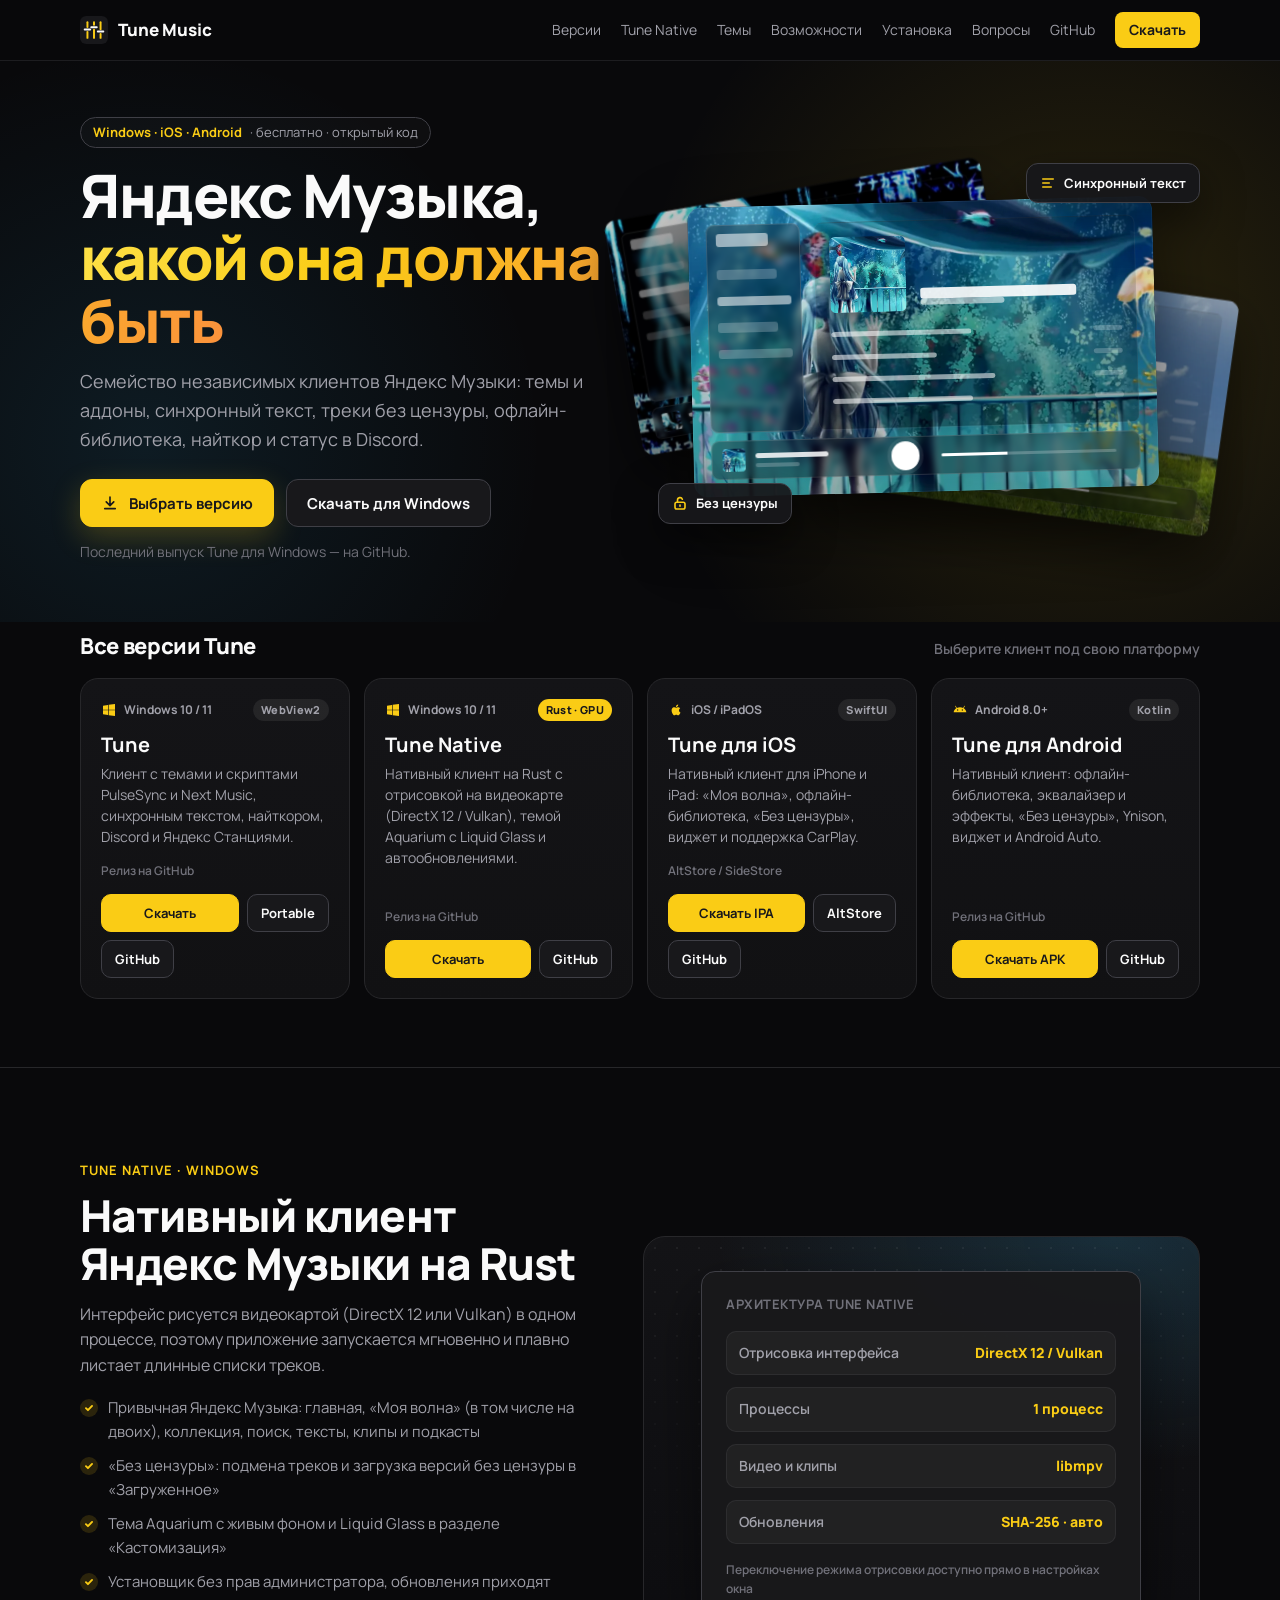
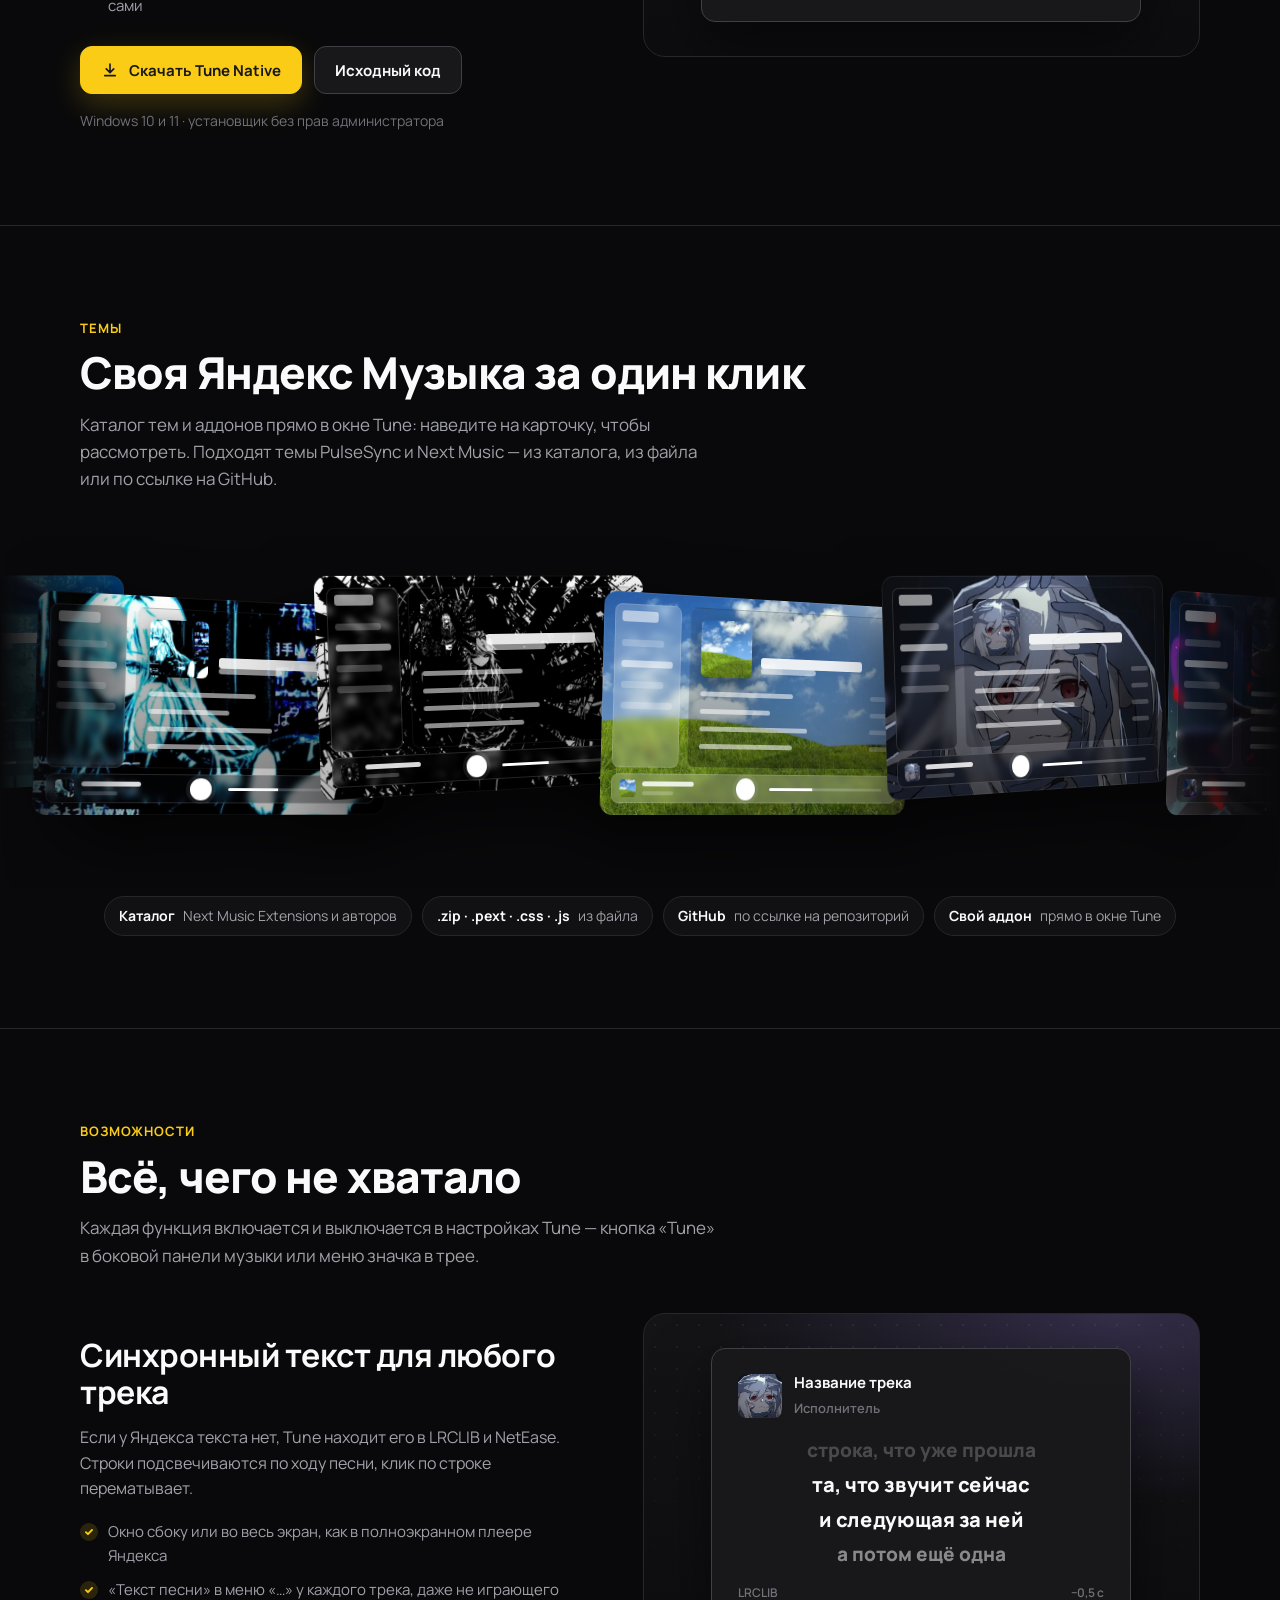
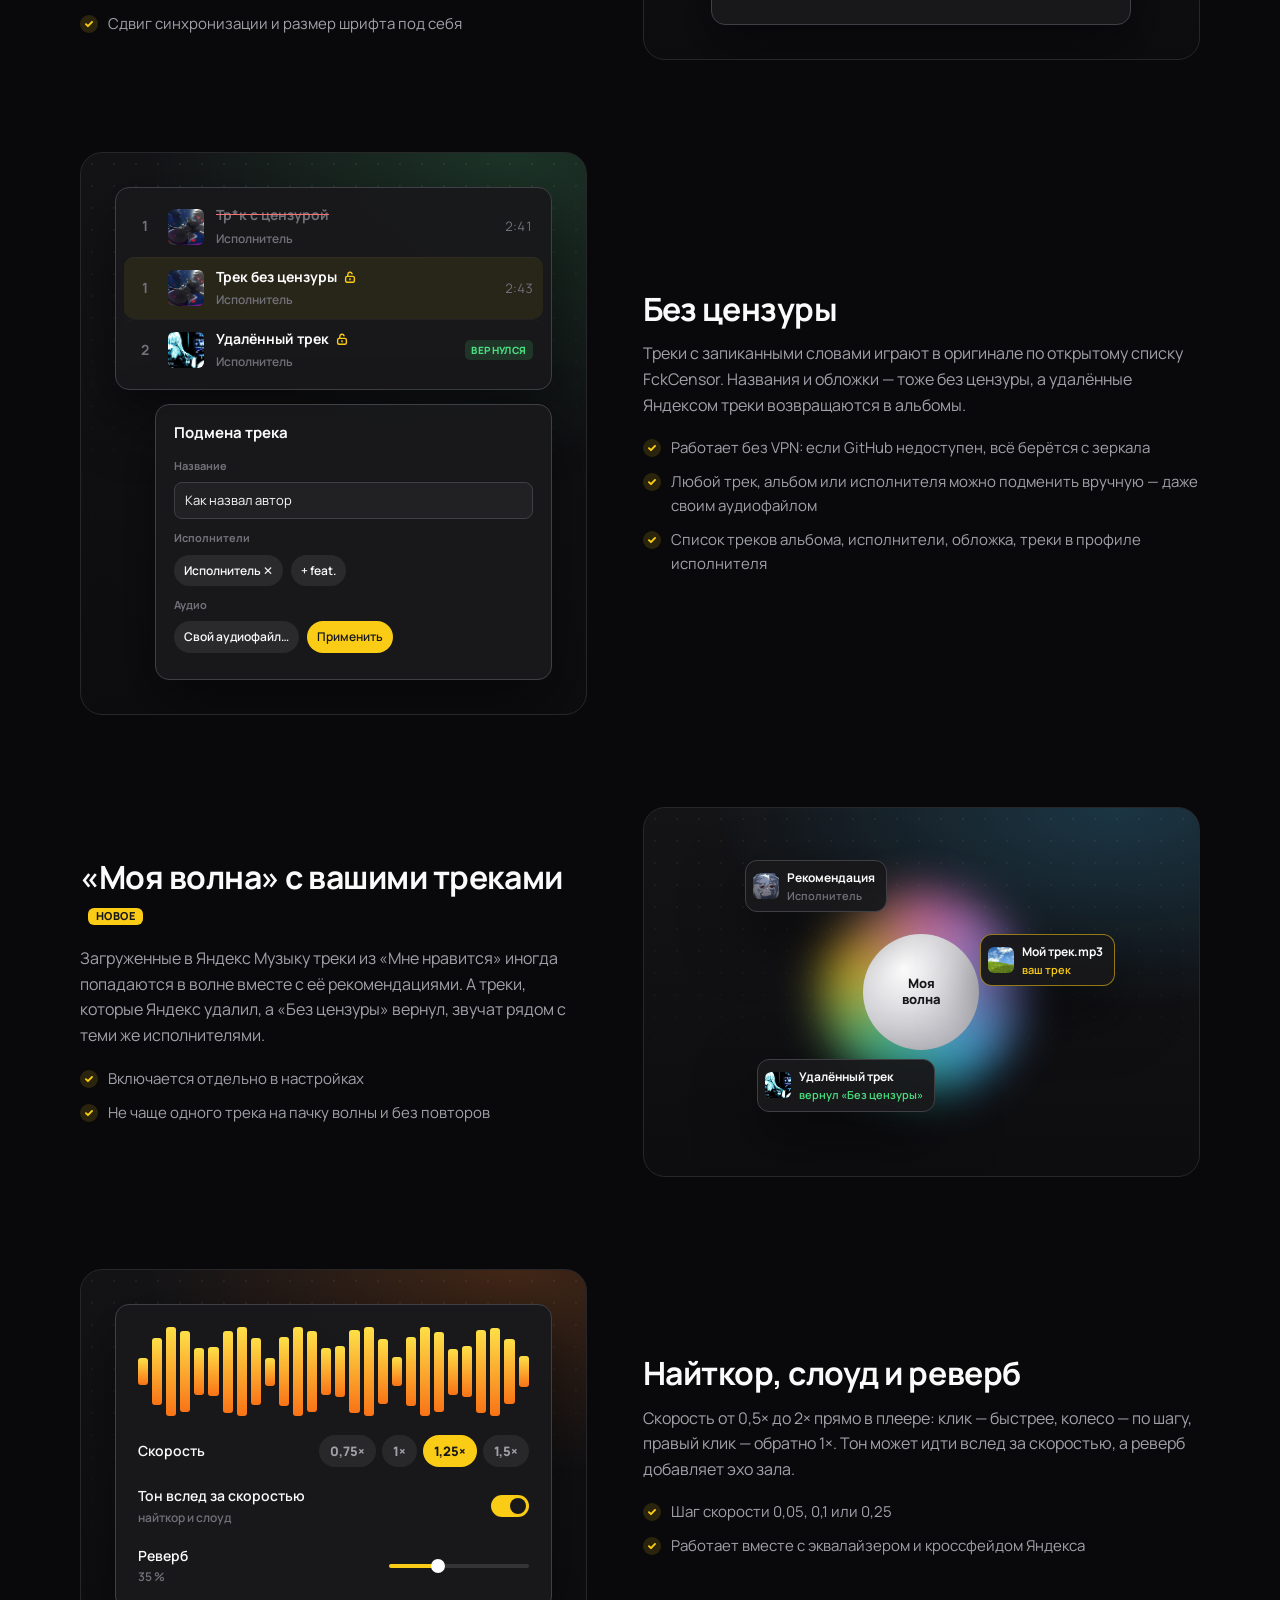
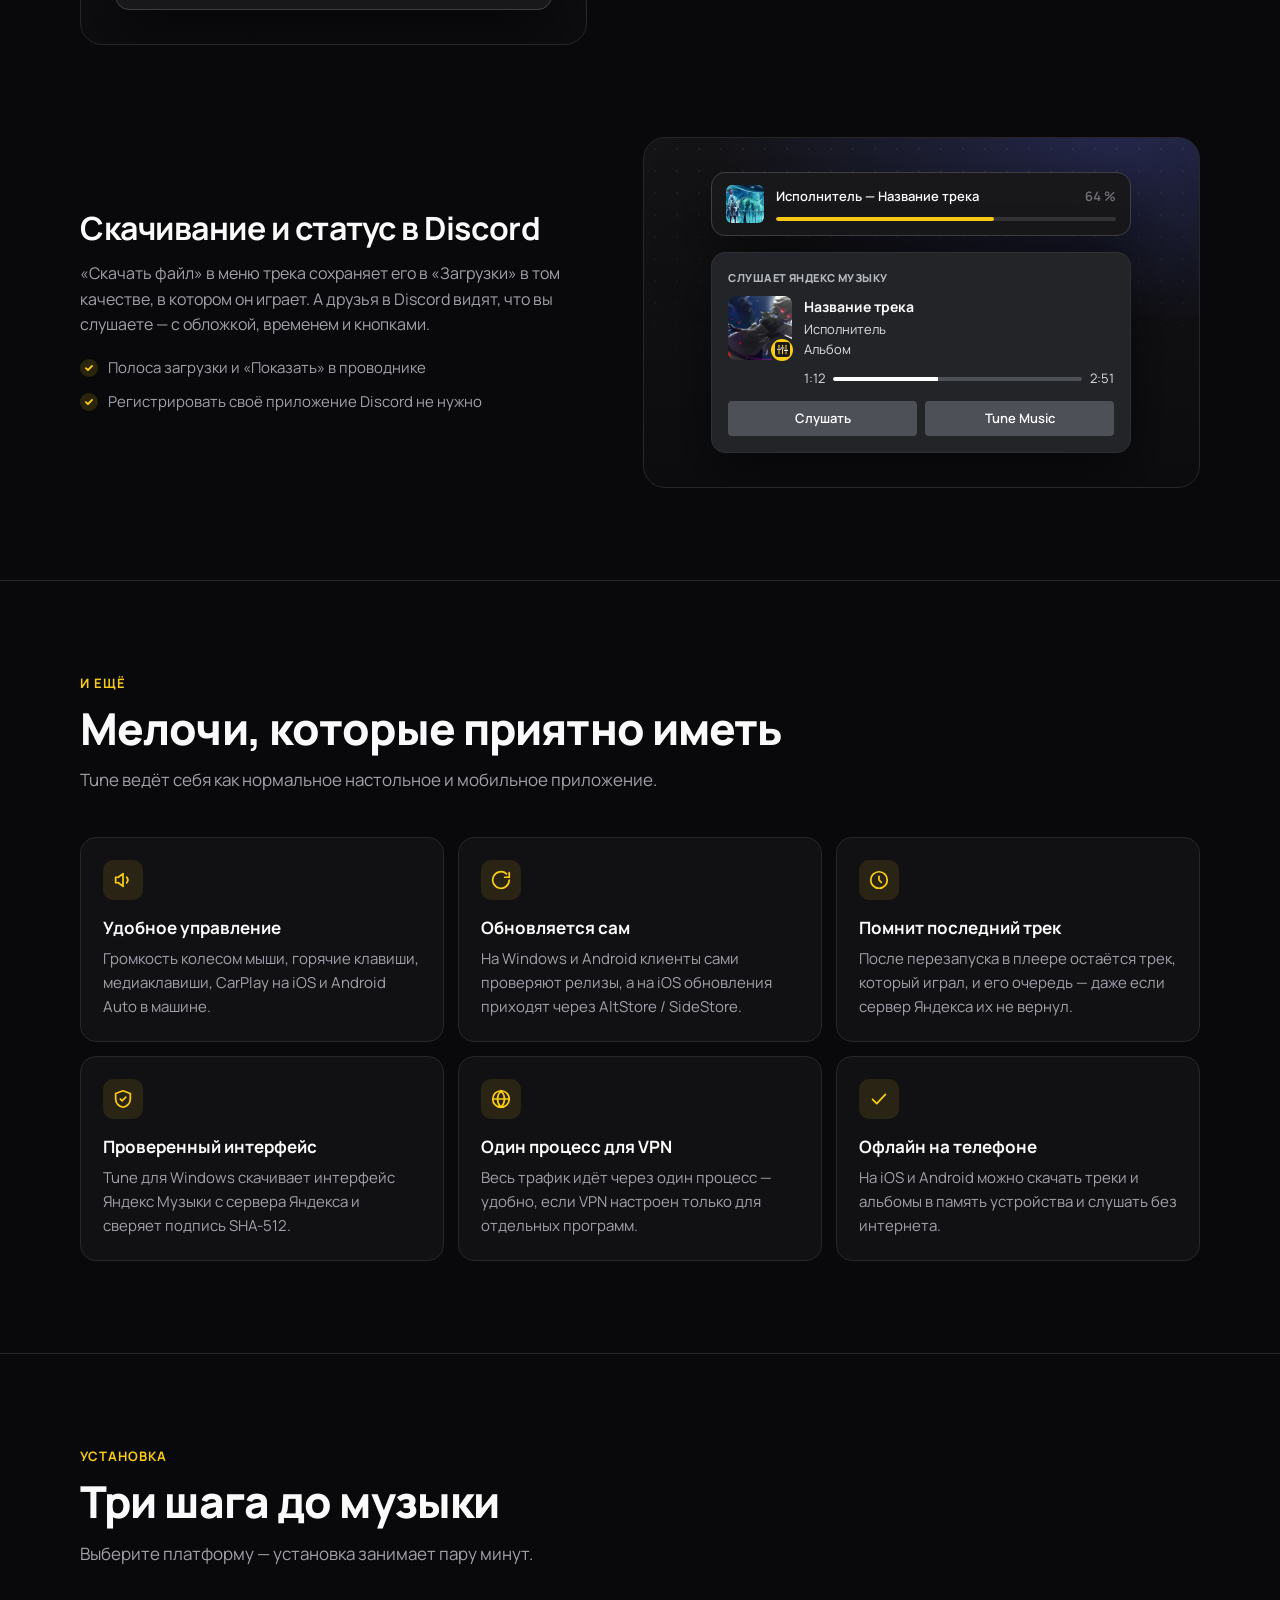
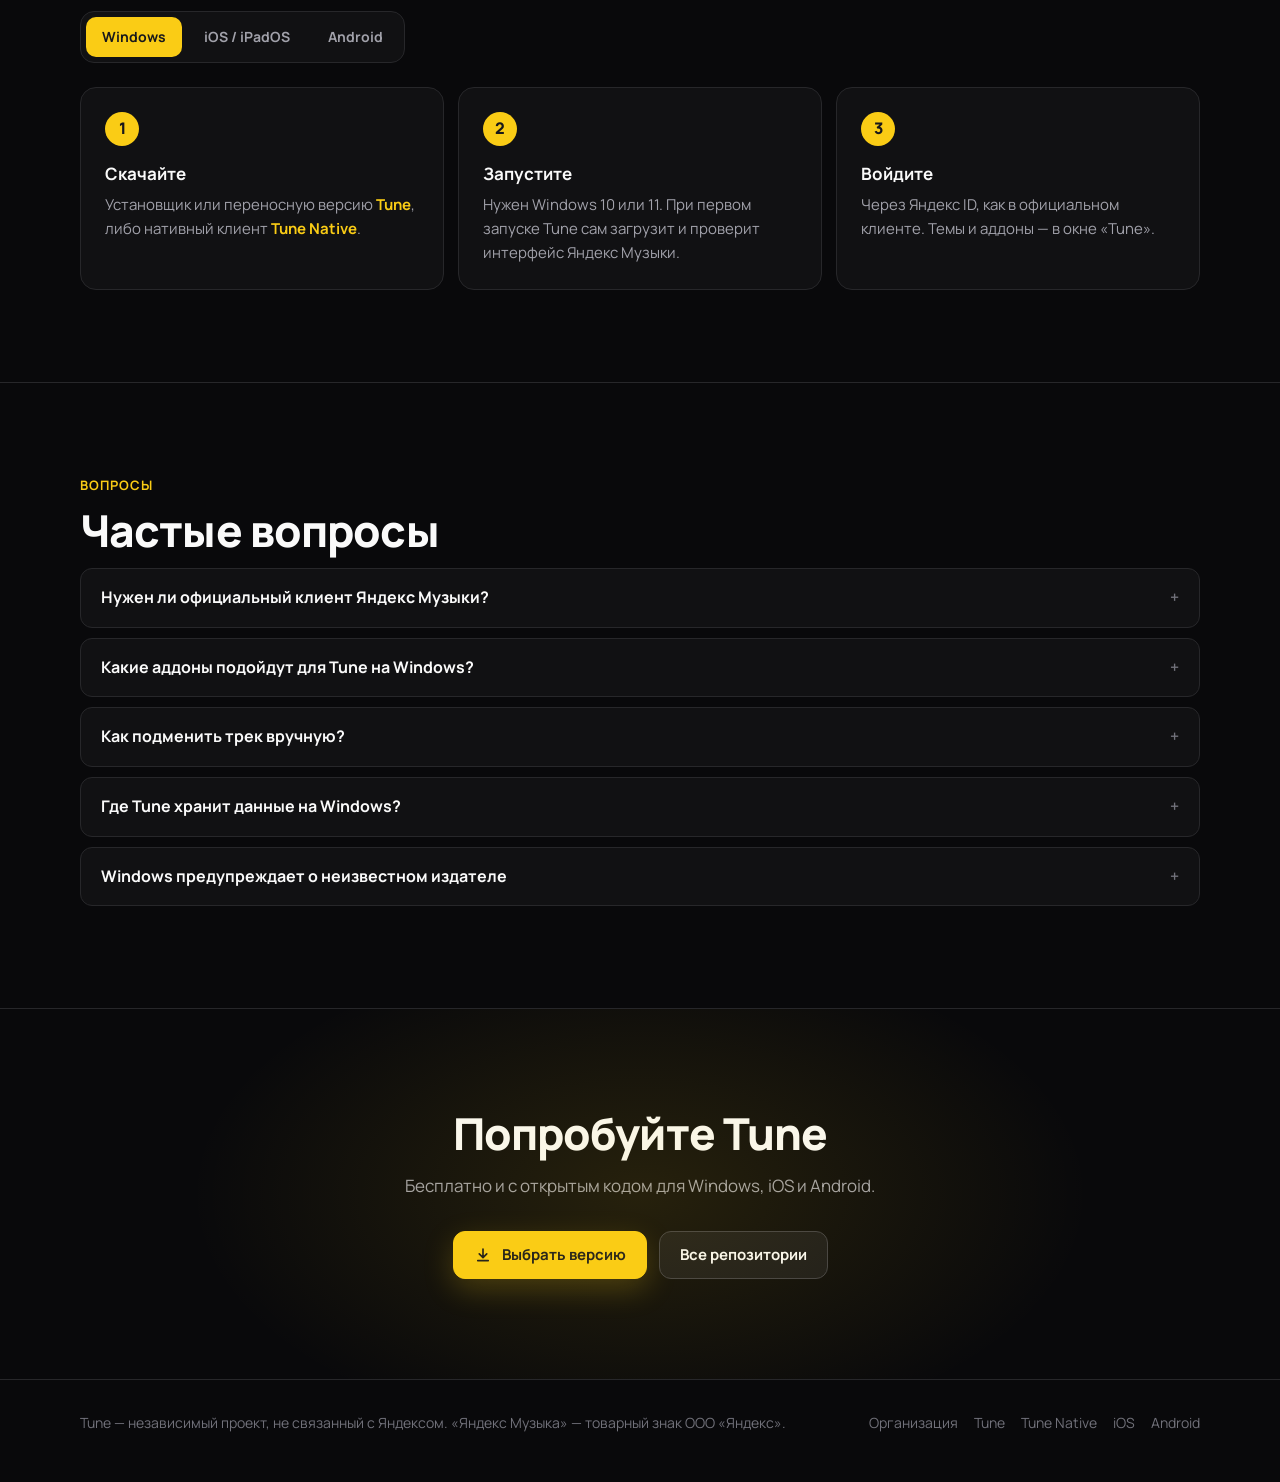
==== commit da5ad006: "Обновить README.md и сайт (все версии Tune и мобильная адаптация)" ====
--- a/docs/index.html
+++ b/docs/index.html
@@ -3,10 +3,10 @@
 <head>
   <meta charset="utf-8" />
   <meta name="viewport" content="width=device-width, initial-scale=1" />
-  <title>Tune Music</title>
-  <meta name="description" content="Клиент Яндекс Музыки для Windows: темы и аддоны, синхронный текст, треки без цензуры, скачивание, найткор и статус в Discord." />
+  <title>Tune Music — клиенты Яндекс Музыки для Windows, iOS и Android</title>
+  <meta name="description" content="Независимые клиенты Яндекс Музыки для Windows, iOS и Android: темы и аддоны, синхронный текст, треки без цензуры, офлайн-библиотека, найткор и статус в Discord." />
   <meta property="og:title" content="Tune Music" />
-  <meta property="og:description" content="Клиент Яндекс Музыки для Windows с темами, аддонами и всем, чего не хватало." />
+  <meta property="og:description" content="Клиенты Яндекс Музыки для Windows, iOS и Android с темами, офлайн-библиотекой и всем, чего не хватало." />
   <meta property="og:image" content="https://tune-music.github.io/tune/assets/og.png" />
   <meta name="theme-color" content="#09090b" />
   <link rel="icon" href="assets/icon.svg" type="image/svg+xml" />
@@ -39,19 +39,42 @@
     }
     a { color: inherit; }
     img { display: block; }
-    .wrap { max-width: 1120px; margin: 0 auto; padding: 0 16px; }
-
-    header.top { position: sticky; top: 0; z-index: 20; background: color-mix(in srgb, var(--bg) 82%, transparent); backdrop-filter: blur(14px); border-bottom: 1px solid color-mix(in srgb, var(--border) 70%, transparent); }
-    header.top .wrap { display: flex; align-items: center; gap: 24px; height: 60px; }
-    .brand { display: flex; align-items: center; gap: 10px; font-weight: 800; text-decoration: none; font-size: 17px; }
+    button { font: inherit; color: inherit; }
+    .wrap { max-width: 1160px; margin: 0 auto; padding: 0 20px; }
+
+    /* ---------- Верхняя панель ---------- */
+    header.top {
+      position: sticky; top: 0; z-index: 30;
+      background: color-mix(in srgb, var(--bg) 84%, transparent);
+      backdrop-filter: blur(14px); -webkit-backdrop-filter: blur(14px);
+      border-bottom: 1px solid color-mix(in srgb, var(--border) 70%, transparent);
+    }
+    header.top .wrap { display: flex; align-items: center; gap: 20px; height: 60px; }
+    .brand { display: flex; align-items: center; gap: 10px; font-weight: 800; text-decoration: none; font-size: 17px; white-space: nowrap; }
     .brand img { width: 28px; height: 28px; }
-    nav { display: flex; gap: 22px; margin-left: auto; font-size: 14px; align-items: center; }
-    nav a { color: var(--text-2); text-decoration: none; transition: color .15s; }
-    nav a:hover { color: var(--text); }
-    nav .nav-dl { color: var(--on-accent); background: var(--accent); padding: 7px 14px; border-radius: 8px; font-weight: 700; }
-    nav .nav-dl:hover { color: var(--on-accent); background: var(--accent-hover); }
-
-    /* ---------- Окно приложения в миниатюре: интерфейс поверх арта темы ---------- */
+    nav.desktop-nav { display: flex; gap: 20px; margin-left: auto; font-size: 14px; align-items: center; }
+    nav.desktop-nav a { color: var(--text-2); text-decoration: none; transition: color .15s; white-space: nowrap; }
+    nav.desktop-nav a:hover { color: var(--text); }
+    .nav-dl { color: var(--on-accent) !important; background: var(--accent); padding: 7px 14px; border-radius: 8px; font-weight: 700; text-decoration: none; font-size: 14px; white-space: nowrap; }
+    .nav-dl:hover { background: var(--accent-hover); }
+
+    .nav-actions-mobile { display: none; margin-left: auto; align-items: center; gap: 10px; }
+    .menu-btn {
+      display: grid; place-items: center; width: 38px; height: 38px; border-radius: 9px;
+      border: 1px solid var(--border-strong); background: var(--panel-2); cursor: pointer;
+    }
+    .menu-btn svg { width: 20px; height: 20px; }
+    .mobile-drawer {
+      display: none; border-top: 1px solid var(--border); background: color-mix(in srgb, var(--bg) 96%, transparent);
+      padding: 12px 20px 18px;
+    }
+    .mobile-drawer.open { display: grid; gap: 4px; }
+    .mobile-drawer a {
+      padding: 10px 12px; border-radius: 10px; text-decoration: none; color: var(--text-2); font-weight: 600; font-size: 15px;
+    }
+    .mobile-drawer a:hover { background: var(--panel-2); color: var(--text); }
+
+    /* ---------- Окно приложения в миниатюре ---------- */
     .app {
       --art: none; --glass: rgba(8, 10, 16, .34); --line: rgba(255,255,255,.55); --dim: rgba(255,255,255,.22); --hi: #fff;
       position: relative; aspect-ratio: 16 / 10; border-radius: 14px; overflow: hidden; isolation: isolate;
@@ -89,9 +112,7 @@
     .app-bar .s { flex: 1; height: 3px; border-radius: 2px; background: linear-gradient(90deg, var(--hi) 38%, var(--dim) 38%); margin: 0 3%; }
 
     /* ---------- Первый экран ---------- */
-    /* clip, а не hidden: блок с overflow: hidden браузер прокручивает сам, чтобы показать якорь
-       (#download), и содержимое съезжает. */
-    .hero { padding: 72px 0 96px; position: relative; overflow: hidden; overflow: clip; }
+    .hero { padding: 56px 0 44px; position: relative; overflow: hidden; overflow: clip; }
     [id] { scroll-margin-top: 84px; }
     .hero::before {
       content: ""; position: absolute; inset: -30% -20% auto auto; width: 900px; height: 900px; border-radius: 50%;
@@ -104,23 +125,23 @@
     .hero .wrap { display: grid; grid-template-columns: 1fr 1.05fr; gap: 40px; align-items: center; position: relative; z-index: 1; }
     .eyebrow { display: inline-flex; gap: 8px; align-items: center; padding: 4px 12px; border: 1px solid var(--border-strong); border-radius: 999px; color: var(--text-2); font-size: 13px; background: rgba(255,255,255,.02); }
     .eyebrow b { color: var(--accent); font-weight: 700; }
-    h1 { font-size: clamp(38px, 6vw, 64px); line-height: 1.03; letter-spacing: -.025em; margin: 20px 0 18px; font-weight: 800; }
+    h1 { font-size: clamp(36px, 5.5vw, 60px); line-height: 1.04; letter-spacing: -.025em; margin: 16px 0 16px; font-weight: 800; }
     h1 em { font-style: normal; background: linear-gradient(100deg, #fde047, #facc15 40%, #fb923c); -webkit-background-clip: text; background-clip: text; color: transparent; }
-    .lead { font-size: 19px; color: var(--text-2); max-width: 540px; margin: 0 0 32px; }
+    .lead { font-size: 18px; color: var(--text-2); max-width: 540px; margin: 0 0 26px; }
     .cta { display: flex; flex-wrap: wrap; gap: 12px; align-items: center; }
     .btn {
-      display: inline-flex; align-items: center; gap: 10px; height: 50px; padding: 0 22px; border-radius: 12px;
+      display: inline-flex; align-items: center; justify-content: center; gap: 10px; min-height: 48px; padding: 0 20px; border-radius: 12px;
       font: 700 15px/1 Manrope, system-ui, sans-serif; text-decoration: none; border: 1px solid var(--border-strong);
-      background: var(--panel-2); color: var(--text); transition: background .15s, transform .15s, box-shadow .15s;
+      background: var(--panel-2); color: var(--text); transition: background .15s, transform .15s, box-shadow .15s; cursor: pointer;
     }
     .btn:hover { background: #222226; }
     .btn:active { transform: translateY(1px); }
     .btn-primary { background: var(--accent); border-color: var(--accent); color: var(--on-accent); box-shadow: 0 10px 30px rgba(250, 204, 21, .22); }
     .btn-primary:hover { background: var(--accent-hover); box-shadow: 0 12px 36px rgba(250, 204, 21, .32); }
     .btn svg { width: 18px; height: 18px; flex: none; }
-    .meta { margin-top: 16px; color: var(--text-3); font-size: 14px; }
-
-    .fan { position: relative; height: 460px; perspective: 1400px; }
+    .meta { margin-top: 14px; color: var(--text-3); font-size: 14px; }
+
+    .fan { position: relative; height: 420px; perspective: 1400px; }
     .fan .app { position: absolute; width: 84%; top: 50%; left: 50%; transition: transform .6s cubic-bezier(.2,.8,.2,1), filter .6s; }
     .fan .app:nth-child(1) { transform: translate(-74%, -64%) rotate(-10deg) scale(.82); filter: brightness(.8); }
     .fan .app:nth-child(2) { transform: translate(-26%, -34%) rotate(8deg) scale(.82); filter: brightness(.8); }
@@ -138,32 +159,61 @@
     .fan .bf2 { right: 0; top: 6%; animation-delay: -3s; }
     @keyframes float { 50% { transform: translateY(-8px); } }
 
+    /* ---------- Все версии Tune в ряд ---------- */
+    .versions-band { padding: 12px 0 68px; position: relative; z-index: 2; }
+    .versions-head { display: flex; align-items: baseline; justify-content: space-between; gap: 16px; margin-bottom: 18px; flex-wrap: wrap; }
+    .versions-head h2 { font-size: 22px; margin: 0; letter-spacing: -.015em; }
+    .versions-head span { color: var(--text-3); font-size: 14px; font-weight: 600; }
+    .versions-row { display: grid; grid-template-columns: repeat(4, minmax(0, 1fr)); gap: 14px; }
+    .v-card {
+      position: relative; display: flex; flex-direction: column; padding: 20px; border-radius: 18px;
+      border: 1px solid var(--border); background: linear-gradient(180deg, #141417, var(--panel));
+      transition: border-color .2s, transform .2s, box-shadow .2s;
+    }
+    .v-card:hover { border-color: var(--border-strong); transform: translateY(-2px); }
+    .v-card.is-current { border-color: rgba(250, 204, 21, .55); box-shadow: 0 0 0 1px rgba(250, 204, 21, .15) inset; }
+    .v-top { display: flex; align-items: center; justify-content: space-between; gap: 10px; margin-bottom: 12px; }
+    .v-plat { display: inline-flex; align-items: center; gap: 7px; font-size: 12px; font-weight: 700; color: var(--text-2); }
+    .v-plat svg { width: 16px; height: 16px; color: var(--accent); flex: none; }
+    .v-badge {
+      padding: 2px 8px; border-radius: 999px; font-size: 11px; font-weight: 800; letter-spacing: .03em;
+      background: rgba(255,255,255,.07); color: var(--text-2);
+    }
+    .v-badge.accent { background: var(--accent); color: var(--on-accent); }
+    .v-card h3 { margin: 0 0 6px; font-size: 20px; line-height: 1.2; }
+    .v-card p { margin: 0 0 14px; color: var(--text-2); font-size: 14px; line-height: 1.5; flex: 1; }
+    .v-meta { font-size: 12px; color: var(--text-3); font-weight: 600; margin-bottom: 14px; min-height: 18px; }
+    .v-actions { display: flex; flex-wrap: wrap; gap: 8px; }
+    .v-btn {
+      display: inline-flex; align-items: center; justify-content: center; gap: 6px; min-height: 38px; padding: 0 13px;
+      border-radius: 10px; font-size: 13px; font-weight: 700; text-decoration: none; cursor: pointer;
+      border: 1px solid var(--border-strong); background: var(--panel-2); color: var(--text); transition: background .15s, border-color .15s;
+    }
+    .v-btn:hover { background: #222226; }
+    .v-btn.primary { background: var(--accent); border-color: var(--accent); color: var(--on-accent); flex: 1; }
+    .v-btn.primary:hover { background: var(--accent-hover); }
+    .v-btn svg { width: 15px; height: 15px; flex: none; }
+
     /* ---------- Tune Native ---------- */
-    .announce { display: inline-flex; align-items: center; gap: 10px; margin-bottom: 14px; padding: 5px 14px 5px 5px; border-radius: 999px; border: 1px solid rgba(250,204,21,.35); background: rgba(250,204,21,.06); color: var(--text); font-size: 13px; font-weight: 600; text-decoration: none; transition: border-color .15s, background .15s; }
-    .announce:hover { border-color: rgba(250,204,21,.7); background: rgba(250,204,21,.1); }
-    .announce b { padding: 2px 9px; border-radius: 999px; background: var(--accent); color: var(--on-accent); font-size: 11px; font-weight: 800; letter-spacing: .04em; text-transform: uppercase; }
-    .announce span { color: var(--text-3); }
     #native { --glow: rgba(56,189,248,.16); }
     #native .f-text .cta { margin-top: 28px; }
     #native .f-text .kicker { color: var(--accent); font-size: 13px; margin: 0 0 10px; }
     #native .f-text .meta { margin: 16px 0 0; color: var(--text-3); font-size: 14px; }
-    .bench { width: 100%; max-width: 440px; padding: 22px 24px; display: grid; gap: 18px; }
-    .bench h4 { margin: 0; font-size: 13px; font-weight: 700; color: var(--text-3); letter-spacing: .04em; text-transform: uppercase; }
-    .bench-row { display: grid; grid-template-columns: 96px 1fr 92px; gap: 12px; align-items: center; font-size: 14px; font-weight: 700; }
-    .bench-row span { color: var(--text-2); font-weight: 600; }
-    .bench-row i { display: block; height: 10px; border-radius: 5px; background: rgba(255,255,255,.14); width: var(--w); }
-    .bench-row.fast i { background: linear-gradient(90deg, #38bdf8, #facc15); }
-    .bench-row em { font-style: normal; font-variant-numeric: tabular-nums; text-align: right; }
-    .bench-row.fast em { color: var(--accent); }
-    .bench small { color: var(--text-3); font-size: 12px; font-weight: 600; }
+    .native-card { width: 100%; max-width: 440px; padding: 22px 24px; display: grid; gap: 16px; }
+    .native-card h4 { margin: 0; font-size: 13px; font-weight: 700; color: var(--text-3); letter-spacing: .04em; text-transform: uppercase; }
+    .native-specs { display: grid; gap: 12px; }
+    .native-spec { display: flex; justify-content: space-between; align-items: center; gap: 12px; padding: 10px 12px; border-radius: 10px; background: rgba(255,255,255,.04); border: 1px solid rgba(255,255,255,.06); font-size: 14px; }
+    .native-spec span { color: var(--text-2); font-weight: 600; }
+    .native-spec b { color: var(--accent); font-weight: 800; }
+    .native-card small { color: var(--text-3); font-size: 12px; font-weight: 600; }
 
     /* ---------- Секции ---------- */
-    section { padding: 96px 0; border-top: 1px solid var(--border); position: relative; }
+    section { padding: 92px 0; border-top: 1px solid var(--border); position: relative; }
     .kicker { color: var(--accent); font-weight: 700; font-size: 13px; letter-spacing: .08em; text-transform: uppercase; margin: 0 0 10px; }
     h2 { font-size: clamp(30px, 4.4vw, 44px); line-height: 1.1; letter-spacing: -.02em; margin: 0 0 14px; font-weight: 800; }
     .section-lead { color: var(--text-2); margin: 0 0 44px; max-width: 640px; font-size: 17px; }
 
-    /* Колода тем: карточки друг за другом под углом */
+    /* Колода тем */
     .deck-wrap { overflow: hidden; overflow: clip; margin: 0 calc(50% - 50vw); padding: 40px 0 50px; mask-image: linear-gradient(90deg, transparent, #000 10%, #000 90%, transparent); }
     .deck { display: flex; justify-content: center; perspective: 1600px; }
     .deck figure { margin: 0 0 0 -6%; width: min(360px, 30vw); flex: none; transform: rotateY(24deg) rotateZ(-2deg) translateZ(0); transform-origin: left center; transition: transform .5s cubic-bezier(.2,.8,.2,1), margin .5s cubic-bezier(.2,.8,.2,1); cursor: default; }
@@ -178,8 +228,8 @@
     .chip { display: inline-flex; align-items: center; gap: 8px; padding: 8px 14px; border-radius: 999px; border: 1px solid var(--border); background: var(--panel); color: var(--text-2); font-size: 14px; }
     .chip b { color: var(--text); }
 
-    /* Возможности: ряд «текст + иллюстрация» */
-    .feature { display: grid; grid-template-columns: 1fr 1.1fr; gap: 56px; align-items: center; margin-bottom: 96px; }
+    /* Возможности */
+    .feature { display: grid; grid-template-columns: 1fr 1.1fr; gap: 56px; align-items: center; margin-bottom: 92px; }
     .feature:last-child { margin-bottom: 0; }
     .feature.flip .f-text { order: 2; }
     .f-text h3 { font-size: clamp(24px, 3vw, 32px); line-height: 1.15; letter-spacing: -.015em; margin: 0 0 14px; }
@@ -215,11 +265,12 @@
     .uc-row + .uc-row { border-top: 1px solid rgba(255,255,255,.04); }
     .uc-row .n { color: var(--text-3); font-weight: 700; text-align: center; }
     .uc-row .cv { width: 36px; height: 36px; border-radius: 6px; background: var(--c) center / cover; }
+    .uc-row .t { min-width: 0; }
     .uc-row .t b { display: flex; align-items: center; gap: 6px; font-size: 14px; }
     .uc-row .t small { color: var(--text-3); font-size: 12px; font-weight: 600; }
     .uc-row .d { color: var(--text-3); font-size: 13px; font-variant-numeric: tabular-nums; }
     .uc-row s { color: var(--text-3); text-decoration-color: #f87171; }
-    .uc-row .lock { width: 14px; height: 14px; color: var(--accent); }
+    .uc-row .lock { width: 14px; height: 14px; color: var(--accent); flex: none; }
     .uc-row.back { background: rgba(250,204,21,.07); }
     .uc-row .tag { font-size: 10px; font-weight: 800; letter-spacing: .04em; text-transform: uppercase; padding: 2px 6px; border-radius: 5px; background: rgba(74,222,128,.14); color: #4ade80; }
     .uc-edit { padding: 16px 18px; font-size: 13px; margin-left: 40px; }
@@ -231,7 +282,7 @@
     .uc-pill.y { background: var(--accent); color: var(--on-accent); }
 
     /* Иллюстрация: «Моя волна» */
-    .wave { position: relative; width: 340px; height: 300px; }
+    .wave { position: relative; width: 340px; max-width: 100%; height: 300px; }
     .wave .orb { position: absolute; inset: 50px 70px; border-radius: 50%; background: conic-gradient(from 0deg, #f472b6, #a78bfa, #38bdf8, #34d399, #facc15, #f472b6); filter: blur(22px); opacity: .75; animation: spin 14s linear infinite; }
     .wave .core { position: absolute; inset: 92px 112px; border-radius: 50%; background: radial-gradient(circle at 35% 30%, #fff, #e4e4e7 30%, #a1a1aa); box-shadow: 0 0 60px rgba(255,255,255,.25); display: grid; place-items: center; color: #18181b; font-weight: 800; font-size: 13px; text-align: center; line-height: 1.2; }
     @keyframes spin { to { transform: rotate(360deg); } }
@@ -241,17 +292,21 @@
     .wave .pill.mine { border-color: rgba(250,204,21,.55); }
     .wave .pill.mine small { color: var(--accent); }
     .wave .pill.back small { color: #4ade80; }
+    .wave .p1 { left: -6px; top: 18px; }
+    .wave .p2 { right: -24px; top: 92px; animation-delay: -2s; }
+    .wave .p3 { left: 6px; bottom: 30px; animation-delay: -4s; }
 
     /* Иллюстрация: скорость и эффекты */
     .fx { width: 100%; max-width: 440px; padding: 22px; display: grid; gap: 18px; }
     .bars { display: flex; align-items: center; gap: 4px; height: 90px; }
-    .bars i { flex: 1; border-radius: 3px; background: linear-gradient(180deg, #fde047, #f97316); animation: eq 1.1s ease-in-out infinite alternate; transform-origin: center; }
+    .bars i { flex: 1; border-radius: 3px; background: linear-gradient(180deg, #fde047, #f97316); animation: eq calc(1.1s / var(--spd, 1)) ease-in-out infinite alternate; transform-origin: center; }
     @keyframes eq { from { transform: scaleY(.25); } to { transform: scaleY(1); } }
-    .fx-row { display: flex; align-items: center; justify-content: space-between; gap: 12px; font-size: 14px; font-weight: 600; }
+    .fx-row { display: flex; align-items: center; justify-content: space-between; gap: 12px; font-size: 14px; font-weight: 600; flex-wrap: wrap; }
     .fx-row small { color: var(--text-3); font-weight: 600; display: block; font-size: 12px; }
-    .speed { display: flex; gap: 6px; }
-    .speed span { padding: 6px 11px; border-radius: 999px; background: rgba(255,255,255,.07); font-weight: 800; font-size: 13px; color: var(--text-2); }
-    .speed span.on { background: var(--accent); color: var(--on-accent); }
+    .speed { display: flex; gap: 6px; flex-wrap: wrap; }
+    .speed button { padding: 6px 11px; border-radius: 999px; background: rgba(255,255,255,.07); border: 0; font-weight: 800; font-size: 13px; color: var(--text-2); cursor: pointer; transition: background .15s, color .15s; }
+    .speed button:hover { background: rgba(255,255,255,.14); color: var(--text); }
+    .speed button.on { background: var(--accent); color: var(--on-accent); }
     .sw { width: 38px; height: 22px; border-radius: 999px; background: var(--accent); position: relative; flex: none; }
     .sw::after { content: ""; position: absolute; top: 3px; right: 3px; width: 16px; height: 16px; border-radius: 50%; background: #18181b; }
     .range { width: 140px; height: 4px; border-radius: 2px; background: linear-gradient(90deg, var(--accent) 35%, rgba(255,255,255,.12) 35%); position: relative; }
@@ -277,7 +332,7 @@
     .discord .btns { display: grid; grid-template-columns: 1fr 1fr; gap: 8px; margin-top: 12px; }
     .discord .btns span { text-align: center; padding: 7px; border-radius: 4px; background: #4e5058; font-size: 13px; color: #fff; font-weight: 600; }
 
-    /* Мелкие возможности */
+    /* Мелкие возможности и установка */
     .grid { display: grid; grid-template-columns: repeat(3, minmax(0, 1fr)); gap: 14px; }
     .card { border: 1px solid var(--border); border-radius: 16px; background: var(--panel); padding: 22px; transition: border-color .2s, transform .2s; }
     .card:hover { border-color: var(--border-strong); transform: translateY(-2px); }
@@ -286,13 +341,25 @@
     .card h3 { margin: 0 0 6px; font-size: 17px; }
     .card p { margin: 0; color: var(--text-2); font-size: 15px; }
 
+    .install-tabs { display: inline-flex; gap: 6px; padding: 5px; border-radius: 14px; background: var(--panel); border: 1px solid var(--border); margin-bottom: 24px; flex-wrap: wrap; }
+    .install-tab {
+      min-height: 40px; padding: 0 16px; border-radius: 10px; border: 0; background: transparent; color: var(--text-2);
+      font-weight: 700; font-size: 14px; cursor: pointer; transition: background .15s, color .15s;
+    }
+    .install-tab:hover { color: var(--text); }
+    .install-tab.on { background: var(--accent); color: var(--on-accent); }
+    .install-panel { display: none; }
+    .install-panel.on { display: block; }
+
     .steps { counter-reset: s; display: grid; grid-template-columns: repeat(3, minmax(0, 1fr)); gap: 14px; }
     .step { counter-increment: s; border: 1px solid var(--border); border-radius: 16px; padding: 24px; background: var(--panel); }
     .step::before { content: counter(s); display: grid; place-items: center; width: 34px; height: 34px; border-radius: 50%; background: var(--accent); color: var(--on-accent); font-weight: 800; margin-bottom: 14px; }
     .step h3 { margin: 0 0 6px; font-size: 17px; }
     .step p { margin: 0; color: var(--text-2); font-size: 15px; }
-
-    .final { text-align: center; padding: 110px 0; overflow: hidden; overflow: clip; }
+    .step a { color: var(--accent); text-decoration: none; font-weight: 700; }
+    .step a:hover { text-decoration: underline; }
+
+    .final { text-align: center; padding: 100px 0; overflow: hidden; overflow: clip; }
     .final::before { content: ""; position: absolute; left: 50%; top: 50%; width: 900px; height: 500px; transform: translate(-50%, -50%); background: radial-gradient(closest-side, rgba(250,204,21,.12), transparent); pointer-events: none; }
     .final .cta { justify-content: center; }
     .final .section-lead { margin: 0 auto 32px; }
@@ -300,36 +367,57 @@
     details { border: 1px solid var(--border); border-radius: 12px; background: var(--panel); padding: 0 20px; margin-bottom: 10px; }
     summary { cursor: pointer; padding: 16px 0; font-weight: 700; list-style: none; display: flex; justify-content: space-between; gap: 16px; }
     summary::-webkit-details-marker { display: none; }
-    summary::after { content: "+"; color: var(--text-3); font-weight: 600; }
+    summary::after { content: "+"; color: var(--text-3); font-weight: 600; flex: none; }
     details[open] summary::after { content: "−"; }
     details p { margin: 0 0 16px; color: var(--text-2); }
-    code { font-size: 14px; background: var(--panel-2); padding: 1px 6px; border-radius: 5px; }
+    code { font-size: 14px; background: var(--panel-2); padding: 1px 6px; border-radius: 5px; word-break: break-word; }
 
     footer { border-top: 1px solid var(--border); padding: 32px 0 48px; color: var(--text-3); font-size: 14px; }
-    footer .wrap { display: flex; flex-wrap: wrap; gap: 12px 24px; justify-content: space-between; }
+    footer .wrap { display: flex; flex-wrap: wrap; gap: 12px 24px; justify-content: space-between; align-items: center; }
+    .footer-links { display: flex; flex-wrap: wrap; gap: 16px; }
+    .footer-links a { text-decoration: none; transition: color .15s; }
+    .footer-links a:hover { color: var(--text); }
 
     .reveal { opacity: 0; transform: translateY(24px); transition: opacity .8s ease, transform .8s cubic-bezier(.2,.8,.2,1); }
     .reveal.in { opacity: 1; transform: none; }
 
+    @media (max-width: 1040px) {
+      .versions-row { grid-template-columns: repeat(2, minmax(0, 1fr)); }
+      .grid { grid-template-columns: repeat(2, minmax(0, 1fr)); }
+    }
     @media (max-width: 920px) {
-      .hero { padding: 48px 0 56px; }
-      .hero .wrap { grid-template-columns: 1fr; }
-      .fan { height: 320px; }
-      .feature, .feature.flip { grid-template-columns: 1fr; gap: 28px; margin-bottom: 72px; }
+      nav.desktop-nav { display: none; }
+      .nav-actions-mobile { display: flex; }
+      .hero { padding: 40px 0 36px; }
+      .hero .wrap { grid-template-columns: 1fr; gap: 32px; }
+      .fan { height: 300px; }
+      .feature, .feature.flip { grid-template-columns: 1fr; gap: 28px; margin-bottom: 68px; }
       .feature.flip .f-text { order: 0; }
       .grid, .steps { grid-template-columns: 1fr; }
-      nav a:not(.nav-dl) { display: none; }
-      section { padding: 72px 0; }
-      .deck-wrap { margin: 0 -16px; mask-image: none; }
+      section { padding: 68px 0; }
+      .versions-band { padding: 8px 0 56px; }
+      .deck-wrap { margin: 0 -20px; mask-image: none; }
       .deck { justify-content: flex-start; overflow-x: auto; scroll-snap-type: x mandatory; padding: 20px 20px 30px; perspective: none; }
-      .deck figure, .deck figure:nth-child(2n) { width: 72%; margin: 0 14px 0 0; transform: none; scroll-snap-align: center; }
+      .deck figure, .deck figure:nth-child(2n) { width: 76%; margin: 0 14px 0 0; transform: none; scroll-snap-align: center; }
       .deck figure:hover { transform: none; margin-right: 14px; }
       .deck figcaption { opacity: 1; transform: none; }
       .stage { padding: 22px 16px; min-height: 0; }
       .uc-edit { margin-left: 0; }
-      .wave { transform: scale(.9); }
-    }
-    @media (min-width: 921px) and (max-width: 1060px) { .grid { grid-template-columns: repeat(2, minmax(0, 1fr)); } }
+      .wave { height: 260px; }
+      .wave .orb { inset: 40px 55px; }
+      .wave .core { inset: 78px 94px; }
+      .wave .p1 { left: 0; top: 8px; }
+      .wave .p2 { right: 0; top: 96px; }
+      .wave .p3 { left: 0; bottom: 12px; }
+    }
+    @media (max-width: 600px) {
+      .versions-row { grid-template-columns: 1fr; }
+      .fan { height: 250px; }
+      .fan .badge-float { font-size: 12px; padding: 7px 10px; }
+      .cta .btn { width: 100%; }
+      .ly p { font-size: 16px; }
+      .uc-row { grid-template-columns: 18px 32px 1fr auto; gap: 8px; padding: 8px 6px; }
+    }
     @media (prefers-reduced-motion: reduce) {
       *, *::before, *::after { animation: none !important; transition: none !important; }
       .reveal { opacity: 1; transform: none; }
@@ -340,15 +428,31 @@
   <header class="top">
     <div class="wrap">
       <a class="brand" href="#"><img src="assets/icon.svg" alt="" />Tune Music</a>
-      <nav>
+      <nav class="desktop-nav">
+        <a href="#versions">Версии</a>
         <a href="#native">Tune Native</a>
         <a href="#themes">Темы</a>
         <a href="#features">Возможности</a>
         <a href="#install">Установка</a>
         <a href="#faq">Вопросы</a>
-        <a href="https://github.com/tune-music/tune">GitHub</a>
-        <a class="nav-dl" href="#download">Скачать</a>
+        <a href="https://github.com/tune-music">GitHub</a>
+        <a class="nav-dl" href="#versions">Скачать</a>
       </nav>
+      <div class="nav-actions-mobile">
+        <a class="nav-dl" href="#versions">Скачать</a>
+        <button class="menu-btn" id="menuBtn" type="button" aria-label="Открыть меню" aria-expanded="false">
+          <svg viewBox="0 0 24 24" fill="none" stroke="currentColor" stroke-width="2.2" stroke-linecap="round"><path d="M4 7h16M4 12h16M4 17h16"/></svg>
+        </button>
+      </div>
+    </div>
+    <div class="mobile-drawer" id="mobileDrawer">
+      <a href="#versions">Все версии Tune</a>
+      <a href="#native">Tune Native</a>
+      <a href="#themes">Темы</a>
+      <a href="#features">Возможности</a>
+      <a href="#install">Установка</a>
+      <a href="#faq">Вопросы</a>
+      <a href="https://github.com/tune-music">GitHub</a>
     </div>
   </header>
 
@@ -356,18 +460,17 @@
     <div class="hero">
       <div class="wrap">
         <div>
-          <a class="announce" href="#native"><b>Новое</b> Tune Native — быстрый клиент на Rust <span>→</span></a><br />
-          <span class="eyebrow"><b>Windows 10 и 11</b> · бесплатно · открытый код</span>
+          <span class="eyebrow"><b>Windows · iOS · Android</b> · бесплатно · открытый код</span>
           <h1>Яндекс Музыка, <em>какой она должна быть</em></h1>
-          <p class="lead">Tune — отдельное приложение для Яндекс Музыки: темы и аддоны, синхронный текст, треки без цензуры, найткор, скачивание и статус в Discord. Официальный клиент ставить не нужно.</p>
+          <p class="lead">Семейство независимых клиентов Яндекс Музыки: темы и аддоны, синхронный текст, треки без цензуры, офлайн-библиотека, найткор и статус в Discord.</p>
           <div class="cta" id="download">
-            <a class="btn btn-primary dl-setup" href="https://github.com/tune-music/tune/releases/latest">
+            <a class="btn btn-primary" href="#versions">
               <svg viewBox="0 0 24 24" fill="none" stroke="currentColor" stroke-width="2.2" stroke-linecap="round" stroke-linejoin="round"><path d="M12 4v11M7 10.5l5 5 5-5M5 19.5h14"/></svg>
-              Скачать для Windows
+              Выбрать версию
             </a>
-            <a class="btn dl-portable" href="https://github.com/tune-music/tune/releases/latest">Переносная версия</a>
-          </div>
-          <p class="meta dl-meta">Последний выпуск — на GitHub.</p>
+            <a class="btn dl-setup" href="https://github.com/tune-music/tune/releases/latest">Скачать для Windows</a>
+          </div>
+          <p class="meta dl-meta">Последний выпуск Tune для Windows — на GitHub.</p>
         </div>
         <div class="fan" aria-hidden="true">
           <div class="app" style="--art: url(assets/themes/cyber-glitch.webp)"><div class="app-side"><i></i><i></i><i></i><i></i><i></i></div><div class="app-main"><div class="app-head"><div class="app-cover"></div><div class="app-titles"><b></b><i></i></div></div><div class="app-rows"><i></i><i></i><i></i><i></i></div></div><div class="app-bar"><div class="c"></div><div class="t"><b></b><i></i></div><div class="p"></div><div class="s"></div></div></div>
@@ -379,16 +482,96 @@
       </div>
     </div>
 
+    <div class="versions-band" id="versions">
+      <div class="wrap">
+        <div class="versions-head">
+          <h2>Все версии Tune</h2>
+          <span>Выберите клиент под свою платформу</span>
+        </div>
+        <div class="versions-row">
+          <article class="v-card" data-platform="windows">
+            <div class="v-top">
+              <span class="v-plat">
+                <svg viewBox="0 0 24 24" fill="currentColor"><path d="M3 5.5 10.5 4.4v7.1H3V5.5Zm8.5-1.2L21 3v8.5h-9.5V4.3ZM3 12.5h7.5v7.1L3 18.5v-6Zm8.5 0H21V21l-9.5-1.3v-7.2Z"/></svg>
+                Windows 10 / 11
+              </span>
+              <span class="v-badge">WebView2</span>
+            </div>
+            <h3>Tune</h3>
+            <p>Клиент с темами и скриптами PulseSync и Next Music, синхронным текстом, найткором, Discord и Яндекс Станциями.</p>
+            <div class="v-meta dl-meta">Релиз на GitHub</div>
+            <div class="v-actions">
+              <a class="v-btn primary dl-setup" href="https://github.com/tune-music/tune/releases/latest">Скачать</a>
+              <a class="v-btn dl-portable" href="https://github.com/tune-music/tune/releases/latest">Portable</a>
+              <a class="v-btn" href="https://github.com/tune-music/tune" aria-label="GitHub Tune">GitHub</a>
+            </div>
+          </article>
+
+          <article class="v-card" data-platform="windows">
+            <div class="v-top">
+              <span class="v-plat">
+                <svg viewBox="0 0 24 24" fill="currentColor"><path d="M3 5.5 10.5 4.4v7.1H3V5.5Zm8.5-1.2L21 3v8.5h-9.5V4.3ZM3 12.5h7.5v7.1L3 18.5v-6Zm8.5 0H21V21l-9.5-1.3v-7.2Z"/></svg>
+                Windows 10 / 11
+              </span>
+              <span class="v-badge accent">Rust · GPU</span>
+            </div>
+            <h3>Tune Native</h3>
+            <p>Нативный клиент на Rust с отрисовкой на видеокарте (DirectX 12 / Vulkan), темой Aquarium с Liquid Glass и автообновлениями.</p>
+            <div class="v-meta dl-native-meta">Релиз на GitHub</div>
+            <div class="v-actions">
+              <a class="v-btn primary dl-native" href="https://github.com/tune-music/tune-native/releases/latest">Скачать</a>
+              <a class="v-btn" href="https://github.com/tune-music/tune-native" aria-label="GitHub Tune Native">GitHub</a>
+            </div>
+          </article>
+
+          <article class="v-card" data-platform="ios">
+            <div class="v-top">
+              <span class="v-plat">
+                <svg viewBox="0 0 24 24" fill="currentColor"><path d="M16.5 12.6c0-2.1 1.7-3.1 1.8-3.2-1-1.4-2.5-1.6-3-1.7-1.3-.1-2.5.8-3.1.8-.6 0-1.6-.8-2.7-.7-1.4 0-2.7.8-3.4 2-1.5 2.5-.4 6.2 1 8.2.7 1 1.5 2.1 2.6 2 1 0 1.4-.7 2.7-.7 1.2 0 1.6.7 2.7.7 1.1 0 1.8-1 2.5-2 .8-1.1 1.1-2.2 1.1-2.3 0 0-2.2-.8-2.2-3.1ZM14.4 6.3c.6-.7 1-1.7.9-2.7-.8 0-1.9.6-2.5 1.3-.5.6-1 1.6-.9 2.6 1 .1 1.9-.5 2.5-1.2Z"/></svg>
+                iOS / iPadOS
+              </span>
+              <span class="v-badge">SwiftUI</span>
+            </div>
+            <h3>Tune для iOS</h3>
+            <p>Нативный клиент для iPhone и iPad: «Моя волна», офлайн-библиотека, «Без цензуры», виджет и поддержка CarPlay.</p>
+            <div class="v-meta dl-ios-meta">AltStore / SideStore</div>
+            <div class="v-actions">
+              <a class="v-btn primary dl-ios" href="https://github.com/tune-music/tune-ios/releases/latest/download/Tune.ipa">Скачать IPA</a>
+              <button class="v-btn copy-altstore" type="button" data-copy="https://github.com/tune-music/tune-ios/releases/latest/download/altstore.json">AltStore</button>
+              <a class="v-btn" href="https://github.com/tune-music/tune-ios" aria-label="GitHub Tune iOS">GitHub</a>
+            </div>
+          </article>
+
+          <article class="v-card" data-platform="android">
+            <div class="v-top">
+              <span class="v-plat">
+                <svg viewBox="0 0 24 24" fill="currentColor"><path d="M17.6 9.5 19.3 6.5a.5.5 0 0 0-.9-.5l-1.7 3a10.4 10.4 0 0 0-9.4 0l-1.7-3a.5.5 0 1 0-.9.5l1.7 3C4.2 10.7 2.8 12.9 2.5 15.5h19c-.3-2.6-1.7-4.8-3.9-6ZM8.5 13a1 1 0 1 1 0-2 1 1 0 0 1 0 2Zm7 0a1 1 0 1 1 0-2 1 1 0 0 1 0 2Z"/></svg>
+                Android 8.0+
+              </span>
+              <span class="v-badge">Kotlin</span>
+            </div>
+            <h3>Tune для Android</h3>
+            <p>Нативный клиент: офлайн-библиотека, эквалайзер и эффекты, «Без цензуры», Ynison, виджет и Android Auto.</p>
+            <div class="v-meta dl-android-meta">Релиз на GitHub</div>
+            <div class="v-actions">
+              <a class="v-btn primary dl-android" href="https://github.com/tune-music/tune-android/releases/latest">Скачать APK</a>
+              <a class="v-btn" href="https://github.com/tune-music/tune-android" aria-label="GitHub Tune Android">GitHub</a>
+            </div>
+          </article>
+        </div>
+      </div>
+    </div>
+
     <section id="native">
       <div class="wrap">
         <div class="feature reveal">
           <div class="f-text">
-            <p class="kicker">Новое · ранняя версия</p>
-            <h2>Tune Native: тот же Tune, только быстрый</h2>
-            <p>Новый клиент Яндекс Музыки, написанный с нуля на Rust. Интерфейс рисуется видеокартой, а не встроенным браузером, поэтому Tune Native запускается сразу, плавно листает длинные списки и почти не занимает памяти.</p>
+            <p class="kicker">Tune Native · Windows</p>
+            <h2>Нативный клиент Яндекс Музыки на Rust</h2>
+            <p>Интерфейс рисуется видеокартой (DirectX 12 или Vulkan) в одном процессе, поэтому приложение запускается мгновенно и плавно листает длинные списки треков.</p>
             <ul>
-              <li>Привычная Яндекс Музыка: главная, «Моя волна», коллекция, поиск, тексты, клипы и подкасты</li>
-              <li>Без цензуры, скачивание, найткор и статус в Discord — как в Tune</li>
+              <li>Привычная Яндекс Музыка: главная, «Моя волна» (в том числе на двоих), коллекция, поиск, тексты, клипы и подкасты</li>
+              <li>«Без цензуры»: подмена треков и загрузка версий без цензуры в «Загруженное»</li>
               <li>Тема Aquarium с живым фоном и Liquid Glass в разделе «Кастомизация»</li>
               <li>Установщик без прав администратора, обновления приходят сами</li>
             </ul>
@@ -399,17 +582,18 @@
               </a>
               <a class="btn" href="https://github.com/tune-music/tune-native">Исходный код</a>
             </div>
-            <p class="meta dl-native-meta">Windows 10 и 11 · ставится рядом с Tune и его не трогает</p>
+            <p class="meta dl-native-meta">Windows 10 и 11 · установщик без прав администратора</p>
           </div>
           <div class="stage">
-            <div class="ui bench">
-              <h4>Память</h4>
-              <div class="bench-row"><span>Tune</span><i style="--w: 100%"></i><em>487 МБ</em></div>
-              <div class="bench-row fast"><span>Tune Native</span><i style="--w: 33%"></i><em>140–175 МБ</em></div>
-              <h4>Процессы</h4>
-              <div class="bench-row"><span>Tune</span><i style="--w: 100%"></i><em>8</em></div>
-              <div class="bench-row fast"><span>Tune Native</span><i style="--w: 12.5%"></i><em>1</em></div>
-              <small>Windows 11, закрытая память процессов, без воспроизведения, обложки загружены</small>
+            <div class="ui native-card">
+              <h4>Архитектура Tune Native</h4>
+              <div class="native-specs">
+                <div class="native-spec"><span>Отрисовка интерфейса</span><b>DirectX 12 / Vulkan</b></div>
+                <div class="native-spec"><span>Процессы</span><b>1 процесс</b></div>
+                <div class="native-spec"><span>Видео и клипы</span><b>libmpv</b></div>
+                <div class="native-spec"><span>Обновления</span><b>SHA-256 · авто</b></div>
+              </div>
+              <small>Переключение режима отрисовки доступно прямо в настройках окна</small>
             </div>
           </div>
         </div>
@@ -470,7 +654,7 @@
 
         <div class="feature flip reveal">
           <div class="f-text">
-            <h3>Без цензуры <span class="new">лучше FckCensor</span></h3>
+            <h3>Без цензуры</h3>
             <p>Треки с запиканными словами играют в оригинале по открытому списку FckCensor. Названия и обложки — тоже без цензуры, а удалённые Яндексом треки возвращаются в альбомы.</p>
             <ul>
               <li>Работает без VPN: если GitHub недоступен, всё берётся с зеркала</li>
@@ -508,9 +692,9 @@
             <div class="wave">
               <div class="orb"></div>
               <div class="core">Моя<br />волна</div>
-              <div class="ui pill" style="left: -6px; top: 18px"><i style="--c: url(assets/themes/kokou-no-sousei.webp)"></i><span>Рекомендация<small>Исполнитель</small></span></div>
-              <div class="ui pill mine" style="right: -24px; top: 92px; animation-delay: -2s"><i style="--c: url(assets/themes/frutiger-aero.webp)"></i><span>Мой трек.mp3<small>ваш трек</small></span></div>
-              <div class="ui pill back" style="left: 6px; bottom: 30px; animation-delay: -4s"><i style="--c: url(assets/themes/cyber-glitch.webp)"></i><span>Удалённый трек<small>вернул «Без цензуры»</small></span></div>
+              <div class="ui pill p1"><i style="--c: url(assets/themes/kokou-no-sousei.webp)"></i><span>Рекомендация<small>Исполнитель</small></span></div>
+              <div class="ui pill mine p2"><i style="--c: url(assets/themes/frutiger-aero.webp)"></i><span>Мой трек.mp3<small>ваш трек</small></span></div>
+              <div class="ui pill back p3"><i style="--c: url(assets/themes/cyber-glitch.webp)"></i><span>Удалённый трек<small>вернул «Без цензуры»</small></span></div>
             </div>
           </div>
         </div>
@@ -524,10 +708,18 @@
               <li>Работает вместе с эквалайзером и кроссфейдом Яндекса</li>
             </ul>
           </div>
-          <div class="stage" style="--glow: rgba(249,115,22,.2)" aria-hidden="true">
-            <div class="ui fx">
+          <div class="stage" style="--glow: rgba(249,115,22,.2)">
+            <div class="ui fx" style="--spd: 1.25">
               <div class="bars" id="bars"></div>
-              <div class="fx-row"><span>Скорость</span><span class="speed"><span>0,75×</span><span>1×</span><span class="on">1,25×</span><span>1,5×</span></span></div>
+              <div class="fx-row">
+                <span>Скорость</span>
+                <span class="speed" id="speedBtns">
+                  <button type="button" data-spd="0.75">0,75×</button>
+                  <button type="button" data-spd="1">1×</button>
+                  <button type="button" class="on" data-spd="1.25">1,25×</button>
+                  <button type="button" data-spd="1.5">1,5×</button>
+                </span>
+              </div>
               <div class="fx-row"><span>Тон вслед за скоростью<small>найткор и слоуд</small></span><span class="sw"></span></div>
               <div class="fx-row"><span>Реверб<small>35 %</small></span><span class="range"></span></div>
             </div>
@@ -564,17 +756,17 @@
       <div class="wrap">
         <p class="kicker">И ещё</p>
         <h2>Мелочи, которые приятно иметь</h2>
-        <p class="section-lead">Tune ведёт себя как нормальное настольное приложение.</p>
+        <p class="section-lead">Tune ведёт себя как нормальное настольное и мобильное приложение.</p>
         <div class="grid">
           <div class="card reveal">
             <div class="ico"><svg viewBox="0 0 24 24" fill="none" stroke="currentColor" stroke-width="1.9" stroke-linejoin="round"><path d="M4 9h3l5-4v14l-5-4H4z"/><path d="M16 9a4 4 0 0 1 0 6" stroke-linecap="round"/></svg></div>
             <h3>Удобное управление</h3>
-            <p>Громкость колесом мыши, горячие клавиши, медиаклавиши и панель Windows, трек в заголовке окна, сворачивание в трей.</p>
+            <p>Громкость колесом мыши, горячие клавиши, медиаклавиши, CarPlay на iOS и Android Auto в машине.</p>
           </div>
           <div class="card reveal">
             <div class="ico"><svg viewBox="0 0 24 24" fill="none" stroke="currentColor" stroke-width="1.9" stroke-linecap="round" stroke-linejoin="round"><path d="M21 12a9 9 0 1 1-3-6.7"/><path d="M21 4v5h-5"/></svg></div>
             <h3>Обновляется сам</h3>
-            <p>При запуске Tune проверяет новую версию и предлагает «Обновить» — скачает и поставит её без лишних окон.</p>
+            <p>На Windows и Android клиенты сами проверяют релизы, а на iOS обновления приходят через AltStore / SideStore.</p>
           </div>
           <div class="card reveal">
             <div class="ico"><svg viewBox="0 0 24 24" fill="none" stroke="currentColor" stroke-width="1.9" stroke-linecap="round" stroke-linejoin="round"><path d="M12 8v4l2.5 2.5"/><circle cx="12" cy="12" r="9"/></svg></div>
@@ -584,17 +776,17 @@
           <div class="card reveal">
             <div class="ico"><svg viewBox="0 0 24 24" fill="none" stroke="currentColor" stroke-width="1.9" stroke-linecap="round" stroke-linejoin="round"><path d="M12 3 4 6v6c0 4.5 3.4 8.3 8 9 4.6-.7 8-4.5 8-9V6z"/><path d="m9 12 2 2 4-4"/></svg></div>
             <h3>Проверенный интерфейс</h3>
-            <p>Tune скачивает интерфейс Яндекс Музыки с сервера Яндекса и сверяет подпись SHA-512. Официальный клиент не нужен.</p>
+            <p>Tune для Windows скачивает интерфейс Яндекс Музыки с сервера Яндекса и сверяет подпись SHA-512.</p>
           </div>
           <div class="card reveal">
             <div class="ico"><svg viewBox="0 0 24 24" fill="none" stroke="currentColor" stroke-width="1.9" stroke-linecap="round" stroke-linejoin="round"><circle cx="12" cy="12" r="9"/><path d="M3 12h18M12 3c2.5 2.6 3.8 5.6 3.8 9s-1.3 6.4-3.8 9c-2.5-2.6-3.8-5.6-3.8-9S9.5 5.6 12 3Z"/></svg></div>
             <h3>Один процесс для VPN</h3>
-            <p>Весь трафик идёт через процесс Tune — удобно, если VPN настроен только для отдельных программ.</p>
+            <p>Весь трафик идёт через один процесс — удобно, если VPN настроен только для отдельных программ.</p>
           </div>
           <div class="card reveal">
             <div class="ico"><svg viewBox="0 0 24 24" fill="none" stroke="currentColor" stroke-width="1.9" stroke-linecap="round" stroke-linejoin="round"><path d="M5 12.5 9.5 17 19 7"/></svg></div>
-            <h3>Не нагружает ПК</h3>
-            <p>Свёрнутое или закрытое другими окнами приложение не рисуется — музыка играет, а процессор отдыхает.</p>
+            <h3>Офлайн на телефоне</h3>
+            <p>На iOS и Android можно скачать треки и альбомы в память устройства и слушать без интернета.</p>
           </div>
         </div>
       </div>
@@ -604,11 +796,35 @@
       <div class="wrap">
         <p class="kicker">Установка</p>
         <h2>Три шага до музыки</h2>
-        <p class="section-lead">Нужен Windows 10 или 11 — WebView2 в них уже есть.</p>
-        <div class="steps">
-          <div class="step reveal"><h3>Скачайте</h3><p>Установщик или переносную версию — одним файлом, без установки.</p></div>
-          <div class="step reveal"><h3>Запустите</h3><p>При первом запуске Tune сам загрузит и проверит интерфейс Яндекс Музыки.</p></div>
-          <div class="step reveal"><h3>Войдите</h3><p>Через Яндекс ID, как в официальном клиенте. Темы и аддоны — в окне «Tune».</p></div>
+        <p class="section-lead">Выберите платформу — установка занимает пару минут.</p>
+        <div class="install-tabs" role="tablist">
+          <button class="install-tab on" type="button" data-tab="win">Windows</button>
+          <button class="install-tab" type="button" data-tab="ios">iOS / iPadOS</button>
+          <button class="install-tab" type="button" data-tab="android">Android</button>
+        </div>
+
+        <div class="install-panel on" data-panel="win">
+          <div class="steps">
+            <div class="step reveal in"><h3>Скачайте</h3><p>Установщик или переносную версию <a class="dl-setup" href="https://github.com/tune-music/tune/releases/latest">Tune</a>, либо нативный клиент <a class="dl-native" href="https://github.com/tune-music/tune-native/releases/latest">Tune Native</a>.</p></div>
+            <div class="step reveal in"><h3>Запустите</h3><p>Нужен Windows 10 или 11. При первом запуске Tune сам загрузит и проверит интерфейс Яндекс Музыки.</p></div>
+            <div class="step reveal in"><h3>Войдите</h3><p>Через Яндекс ID, как в официальном клиенте. Темы и аддоны — в окне «Tune».</p></div>
+          </div>
+        </div>
+
+        <div class="install-panel" data-panel="ios">
+          <div class="steps">
+            <div class="step"><h3>Поставьте магазин</h3><p>Установите SideStore или AltStore на iPhone (для первой установки самого магазина понадобится компьютер).</p></div>
+            <div class="step"><h3>Добавьте источник</h3><p>Откройте Sources → «+» и вставьте ссылку на <code>altstore.json</code>, либо установите файл <a class="dl-ios" href="https://github.com/tune-music/tune-ios/releases/latest/download/Tune.ipa">Tune.ipa</a> вручную.</p></div>
+            <div class="step"><h3>Обновляйте в один клик</h3><p>Новые сборки появляются прямо в SideStore или AltStore — вход и скачанная музыка сохраняются.</p></div>
+          </div>
+        </div>
+
+        <div class="install-panel" data-panel="android">
+          <div class="steps">
+            <div class="step"><h3>Скачайте APK</h3><p>Загрузите <a class="dl-android" href="https://github.com/tune-music/tune-android/releases/latest">последний APK</a> из релизов GitHub. Подходит Android 8.0 и новее.</p></div>
+            <div class="step"><h3>Разрешите установку</h3><p>Откройте скачанный файл и подтвердите установку из браузера или файлового менеджера.</p></div>
+            <div class="step"><h3>Получайте обновления</h3><p>Приложение само проверяет новые версии при запуске и предлагает скачать обновление.</p></div>
+          </div>
         </div>
       </div>
     </section>
@@ -619,23 +835,23 @@
         <h2>Частые вопросы</h2>
         <details>
           <summary>Нужен ли официальный клиент Яндекс Музыки?</summary>
-          <p>Нет. Tune сам скачивает проверенную версию интерфейса с сервера Яндекса и сверяет её подпись.</p>
+          <p>Нет. Все версии Tune работают самостоятельно. Tune для Windows сам скачивает проверенную версию интерфейса с сервера Яндекса и сверяет её подпись SHA-512.</p>
         </details>
         <details>
-          <summary>Какие аддоны подойдут?</summary>
-          <p>Темы и скрипты PulseSync и Next Music. Аддоны, сделанные только под новый SDK PulseSync 2, в Tune не запускаются — в окне Tune у них стоит пометка. Для FckCensor есть встроенная замена: «Без цензуры», и она умеет больше.</p>
+          <summary>Какие аддоны подойдут для Tune на Windows?</summary>
+          <p>Темы и скрипты PulseSync и Next Music. Аддоны, сделанные только под новый SDK PulseSync 2, в Tune не запускаются — в окне Tune у них стоит пометка. Для FckCensor есть встроенная замена: «Без цензуры».</p>
         </details>
         <details>
           <summary>Как подменить трек вручную?</summary>
           <p>Откройте меню «…» у трека, альбома или исполнителя и выберите «Подменить…». Можно поменять название, исполнителей, обложку, поставить свой аудиофайл, изменить список треков альбома или добавить треки в профиль исполнителя.</p>
         </details>
         <details>
-          <summary>Где Tune хранит данные?</summary>
+          <summary>Где Tune хранит данные на Windows?</summary>
           <p>В папке <code>%APPDATA%\dev.tune.music</code>: аддоны, настройки, файлы подмены и скачанный интерфейс.</p>
         </details>
         <details>
           <summary>Windows предупреждает о неизвестном издателе</summary>
-          <p>Установщик пока не подписан сертификатом. Нажмите «Подробнее» → «Выполнить в любом случае». Исходный код открыт на GitHub.</p>
+          <p>Установщик пока не подписан платным сертификатом. Нажмите «Подробнее» → «Выполнить в любом случае». Исходный код всех версий открыт на GitHub.</p>
         </details>
       </div>
     </section>
@@ -643,28 +859,35 @@
     <section class="final">
       <div class="wrap">
         <h2>Попробуйте Tune</h2>
-        <p class="section-lead">Бесплатно и с открытым кодом. Обновления приходят сами.</p>
+        <p class="section-lead">Бесплатно и с открытым кодом для Windows, iOS и Android.</p>
         <div class="cta">
-          <a class="btn btn-primary dl-setup" href="https://github.com/tune-music/tune/releases/latest">
+          <a class="btn btn-primary" href="#versions">
             <svg viewBox="0 0 24 24" fill="none" stroke="currentColor" stroke-width="2.2" stroke-linecap="round" stroke-linejoin="round"><path d="M12 4v11M7 10.5l5 5 5-5M5 19.5h14"/></svg>
-            Скачать для Windows
+            Выбрать версию
           </a>
-          <a class="btn" href="https://github.com/tune-music/tune">Исходный код</a>
-        </div>
-        <p class="meta dl-meta"></p>
+          <a class="btn" href="https://github.com/tune-music">Все репозитории</a>
+        </div>
       </div>
     </section>
   </main>
 
   <footer>
     <div class="wrap">
-      <span>Tune — независимый проект, не связанный с Яндексом. «Яндекс Музыка» — товарный знак ООО «Яндекс». Арты тем — из тем организации tune-music.</span>
-      <a href="https://github.com/tune-music/tune">github.com/tune-music/tune</a>
+      <span>Tune — независимый проект, не связанный с Яндексом. «Яндекс Музыка» — товарный знак ООО «Яндекс».</span>
+      <div class="footer-links">
+        <a href="https://github.com/tune-music">Организация</a>
+        <a href="https://github.com/tune-music/tune">Tune</a>
+        <a href="https://github.com/tune-music/tune-native">Tune Native</a>
+        <a href="https://github.com/tune-music/tune-ios">iOS</a>
+        <a href="https://github.com/tune-music/tune-android">Android</a>
+      </div>
     </div>
   </footer>
 
   <script>
-    // Прямые ссылки на файлы последнего выпуска; без сети остаются ссылки на страницу выпуска.
+    const fmtMb = (bytes) => `${(bytes / 1048576).toFixed(1).replace('.', ',')} МБ`;
+
+    // Прямые ссылки на файлы последних выпусков всех 4 версий.
     fetch('https://api.github.com/repos/tune-music/tune/releases/latest')
       .then((r) => (r.ok ? r.json() : Promise.reject()))
       .then((rel) => {
@@ -673,32 +896,104 @@
         const portable = find(/portable\.exe$/i);
         if (setup) document.querySelectorAll('.dl-setup').forEach((a) => (a.href = setup.browser_download_url));
         if (portable) document.querySelectorAll('.dl-portable').forEach((a) => (a.href = portable.browser_download_url));
-        const mb = setup ? ` · ${(setup.size / 1048576).toFixed(1).replace('.', ',')} МБ` : '';
+        const mb = setup ? ` · ${fmtMb(setup.size)}` : '';
         document.querySelectorAll('.dl-meta').forEach((m) => (m.textContent = `Версия ${String(rel.tag_name).replace(/^v/, '')}${mb}`));
       })
       .catch(() => {});
 
-    // Tune Native: прямая ссылка на установщик последнего выпуска.
     fetch('https://api.github.com/repos/tune-music/tune-native/releases/latest')
       .then((r) => (r.ok ? r.json() : Promise.reject()))
       .then((rel) => {
         const setup = (rel.assets || []).find((a) => /setup\.exe$/i.test(a.name));
         if (!setup) return;
         document.querySelectorAll('.dl-native').forEach((a) => (a.href = setup.browser_download_url));
-        const mb = (setup.size / 1048576).toFixed(1).replace('.', ',');
-        document.querySelectorAll('.dl-native-meta').forEach((m) => (m.textContent = `Версия ${String(rel.tag_name).replace(/^v/, '')} · ${mb} МБ · Windows 10 и 11`));
+        document.querySelectorAll('.dl-native-meta').forEach((m) => (m.textContent = `Версия ${String(rel.tag_name).replace(/^v/, '')} · ${fmtMb(setup.size)}`));
       })
       .catch(() => {});
 
-    // Эквалайзер на иллюстрации скорости.
+    fetch('https://api.github.com/repos/tune-music/tune-ios/releases/latest')
+      .then((r) => (r.ok ? r.json() : Promise.reject()))
+      .then((rel) => {
+        const ipa = (rel.assets || []).find((a) => /\.ipa$/i.test(a.name));
+        if (!ipa) return;
+        document.querySelectorAll('.dl-ios').forEach((a) => (a.href = ipa.browser_download_url));
+        document.querySelectorAll('.dl-ios-meta').forEach((m) => (m.textContent = `AltStore / SideStore · ${fmtMb(ipa.size)}`));
+      })
+      .catch(() => {});
+
+    fetch('https://api.github.com/repos/tune-music/tune-android/releases/latest')
+      .then((r) => (r.ok ? r.json() : Promise.reject()))
+      .then((rel) => {
+        const apk = (rel.assets || []).find((a) => /\.apk$/i.test(a.name));
+        if (!apk) return;
+        document.querySelectorAll('.dl-android').forEach((a) => (a.href = apk.browser_download_url));
+        document.querySelectorAll('.dl-android-meta').forEach((m) => (m.textContent = `Версия ${String(rel.tag_name).replace(/^v/, '')} · ${fmtMb(apk.size)}`));
+      })
+      .catch(() => {});
+
+    // Подсветка карточки под платформу пользователя.
+    const ua = navigator.userAgent || '';
+    const plat = /android/i.test(ua) ? 'android' : /iphone|ipad|ipod/i.test(ua) ? 'ios' : /windows/i.test(ua) ? 'windows' : '';
+    if (plat) {
+      document.querySelectorAll(`.v-card[data-platform="${plat}"]`).forEach((c) => c.classList.add('is-current'));
+      const tabKey = plat === 'windows' ? 'win' : plat;
+      const tabBtn = document.querySelector(`.install-tab[data-tab="${tabKey}"]`);
+      if (tabBtn) tabBtn.click();
+    }
+
+    // Копирование ссылки AltStore.
+    document.querySelectorAll('.copy-altstore').forEach((btn) => {
+      btn.addEventListener('click', () => {
+        const url = btn.dataset.copy;
+        navigator.clipboard?.writeText(url).then(() => {
+          const prev = btn.textContent;
+          btn.textContent = 'Скопировано';
+          setTimeout(() => (btn.textContent = prev), 1800);
+        }).catch(() => {
+          window.open(url, '_blank', 'noopener');
+        });
+      });
+    });
+
+    // Мобильное меню.
+    const menuBtn = document.getElementById('menuBtn');
+    const mobileDrawer = document.getElementById('mobileDrawer');
+    menuBtn.addEventListener('click', () => {
+      const open = mobileDrawer.classList.toggle('open');
+      menuBtn.setAttribute('aria-expanded', String(open));
+    });
+    mobileDrawer.querySelectorAll('a').forEach((a) => {
+      a.addEventListener('click', () => {
+        mobileDrawer.classList.remove('open');
+        menuBtn.setAttribute('aria-expanded', 'false');
+      });
+    });
+
+    // Вкладки установки.
+    document.querySelectorAll('.install-tab').forEach((tab) => {
+      tab.addEventListener('click', () => {
+        const key = tab.dataset.tab;
+        document.querySelectorAll('.install-tab').forEach((t) => t.classList.toggle('on', t === tab));
+        document.querySelectorAll('.install-panel').forEach((p) => p.classList.toggle('on', p.dataset.panel === key));
+      });
+    });
+
+    // Эквалайзер на иллюстрации скорости + переключение скорости.
     const bars = document.getElementById('bars');
     for (let i = 0; i < 28; i++) {
       const b = document.createElement('i');
       b.style.height = `${30 + Math.round(Math.abs(Math.sin(i * 0.7)) * 70)}%`;
       b.style.animationDelay = `${(-i * 0.13).toFixed(2)}s`;
-      b.style.animationDuration = `${(0.8 + (i % 5) * 0.12).toFixed(2)}s`;
+      b.style.animationDuration = `calc(${(0.8 + (i % 5) * 0.12).toFixed(2)}s / var(--spd, 1))`;
       bars.append(b);
     }
+    const fxBox = document.querySelector('.fx');
+    document.querySelectorAll('#speedBtns button').forEach((btn) => {
+      btn.addEventListener('click', () => {
+        document.querySelectorAll('#speedBtns button').forEach((b) => b.classList.toggle('on', b === btn));
+        fxBox.style.setProperty('--spd', btn.dataset.spd);
+      });
+    });
 
     // Текст песни на иллюстрации идёт по строкам.
     const lines = [...document.querySelectorAll('.ly p')];
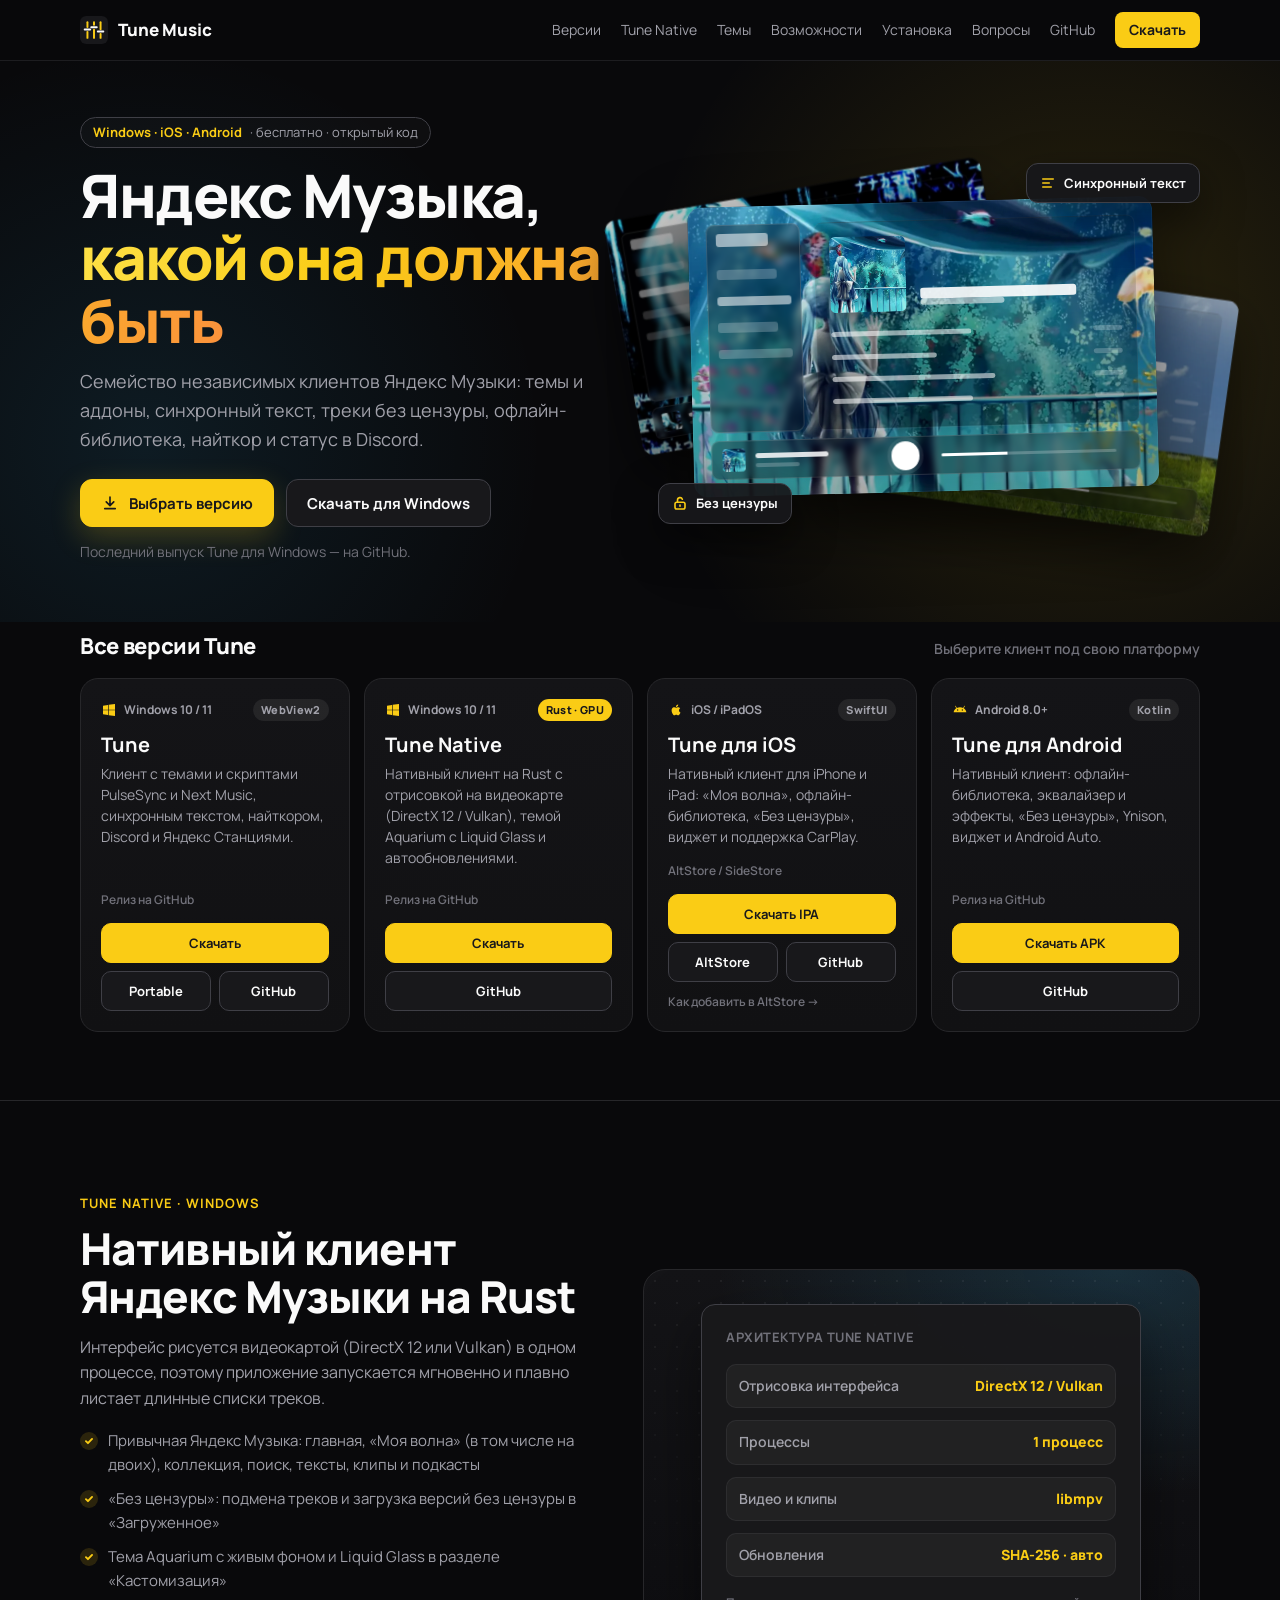
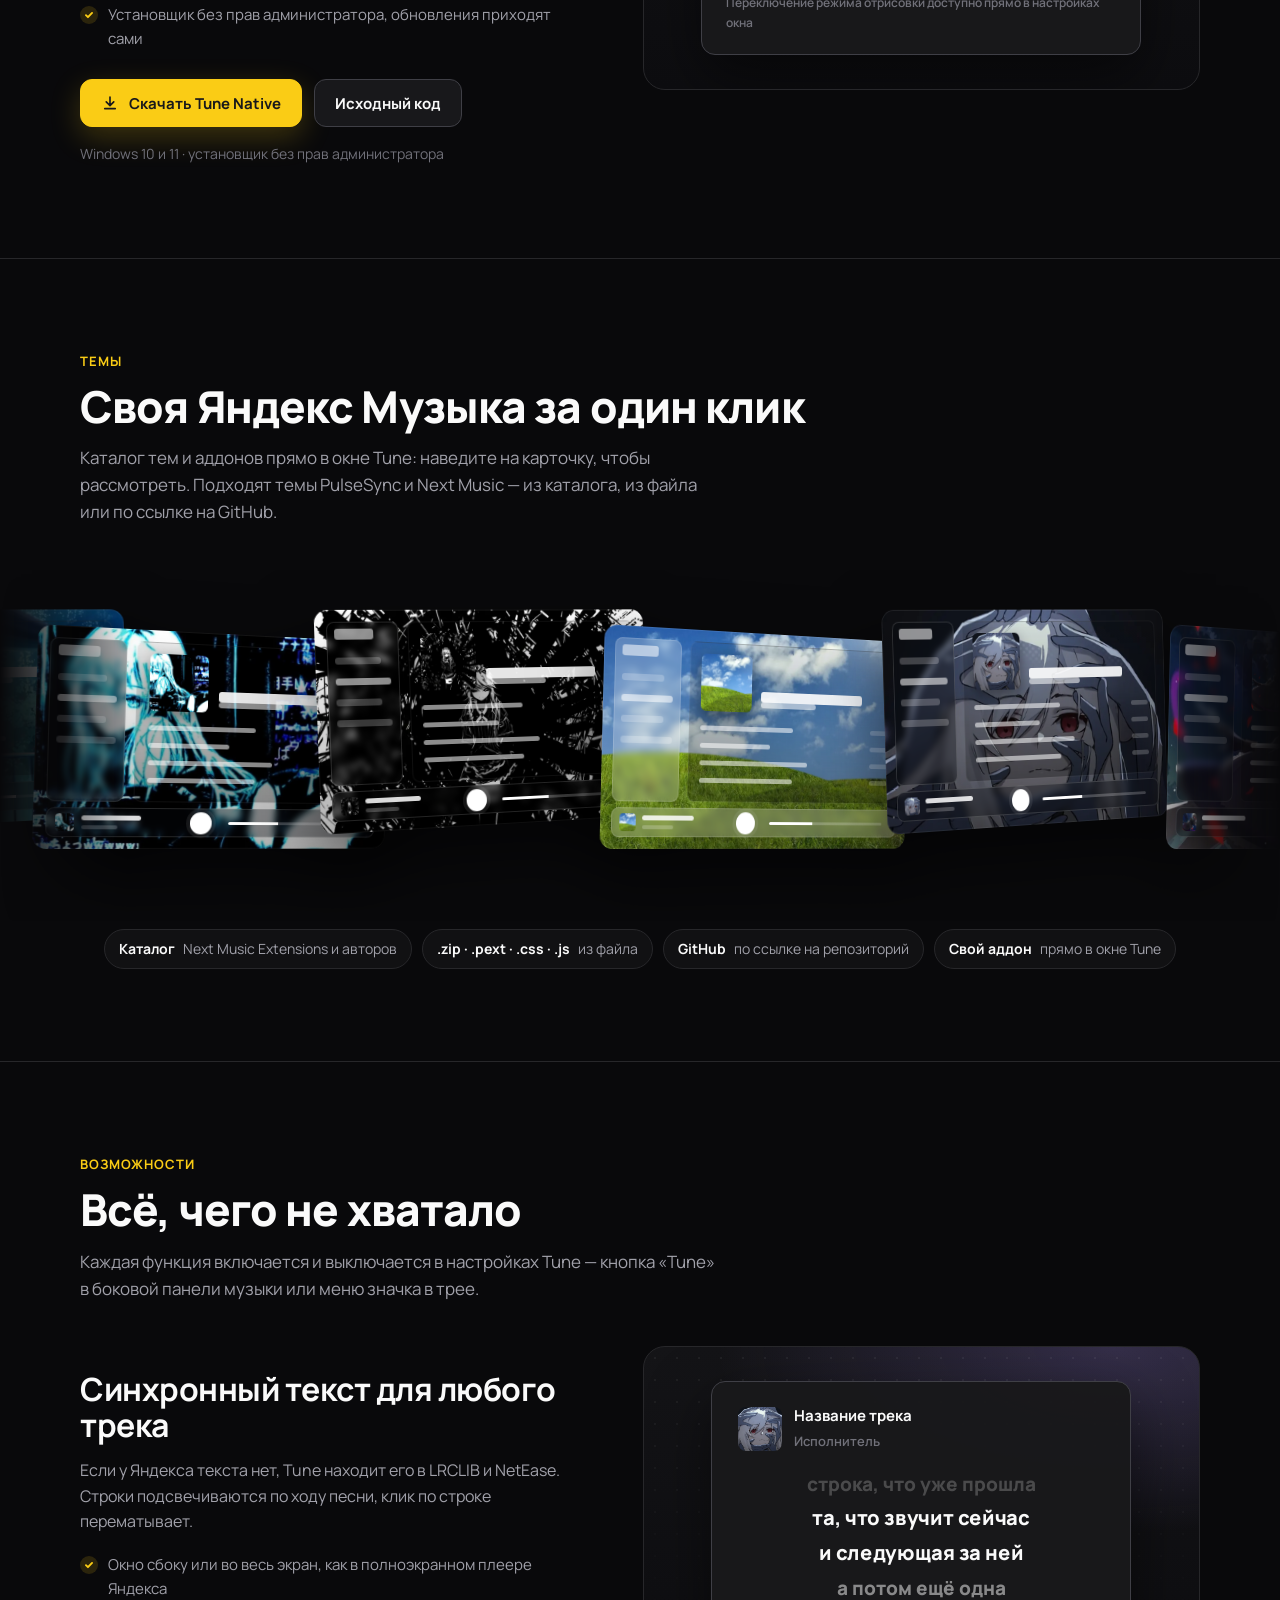
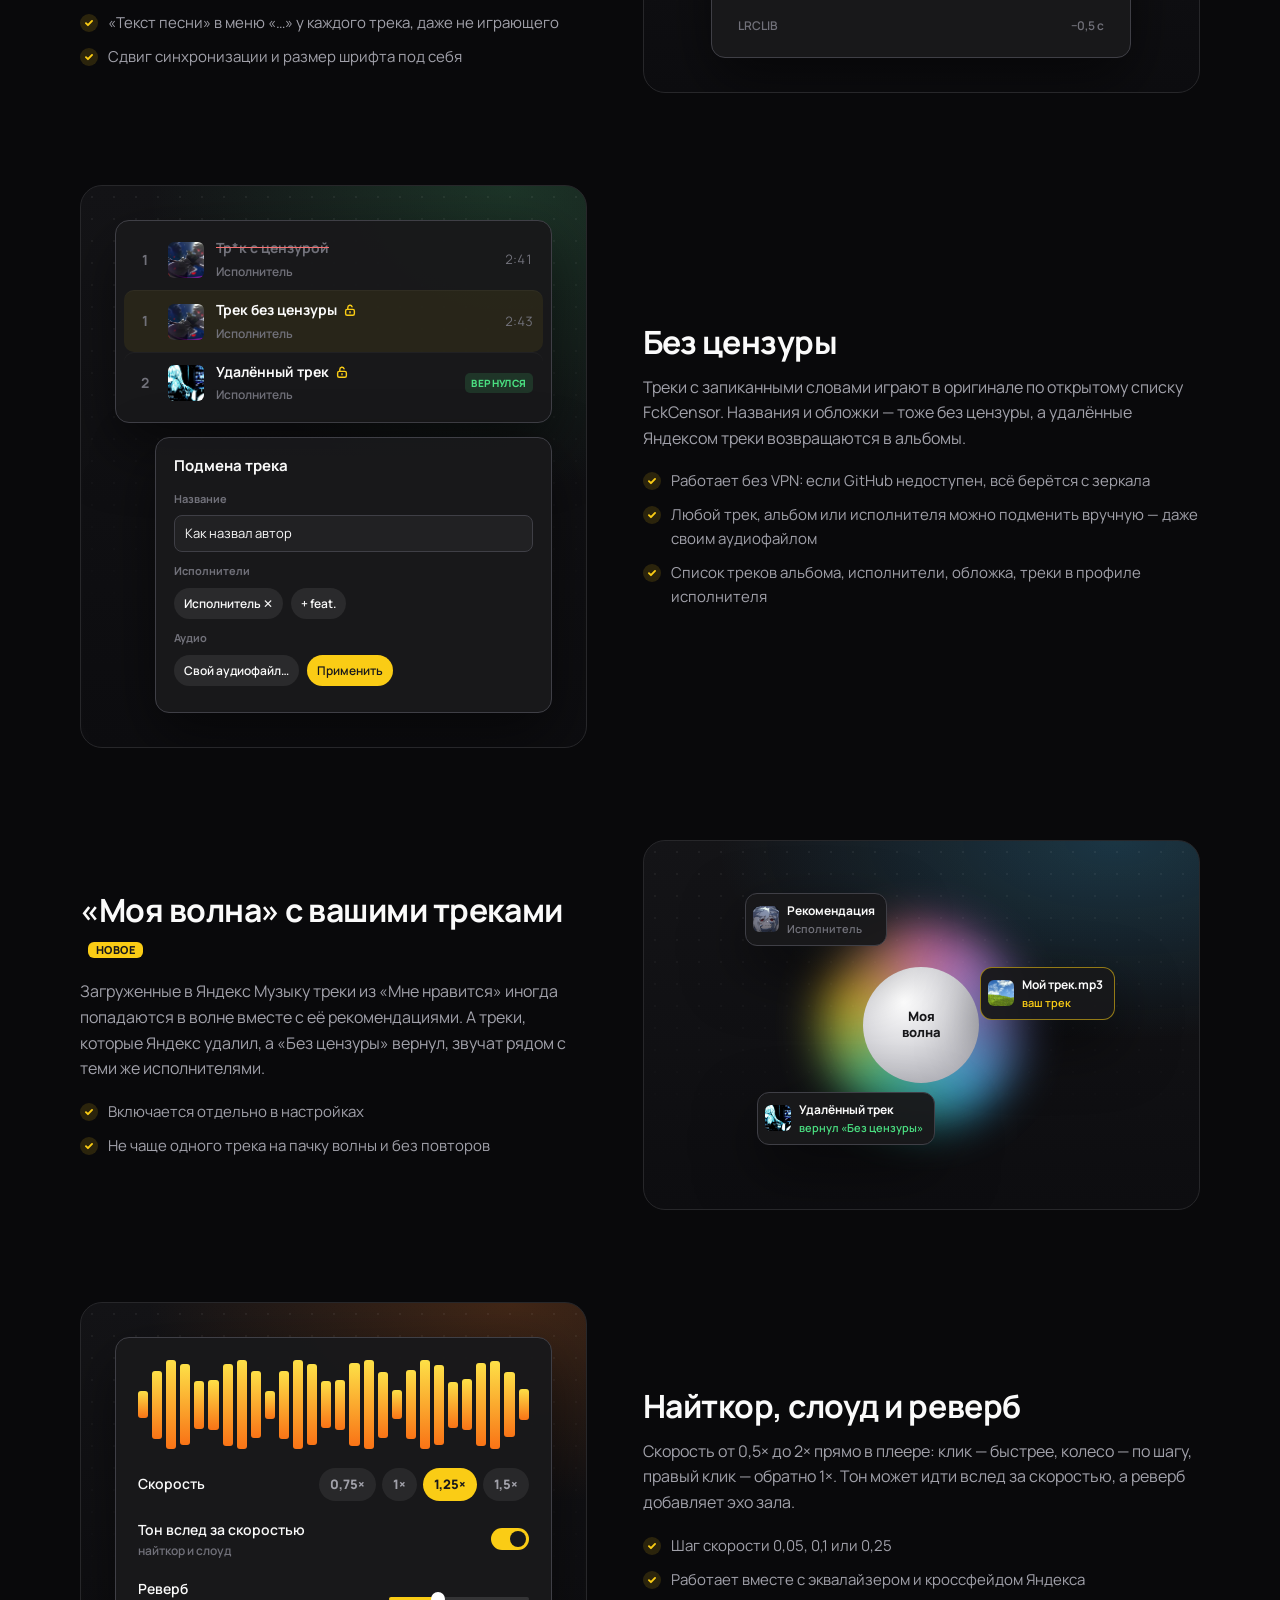
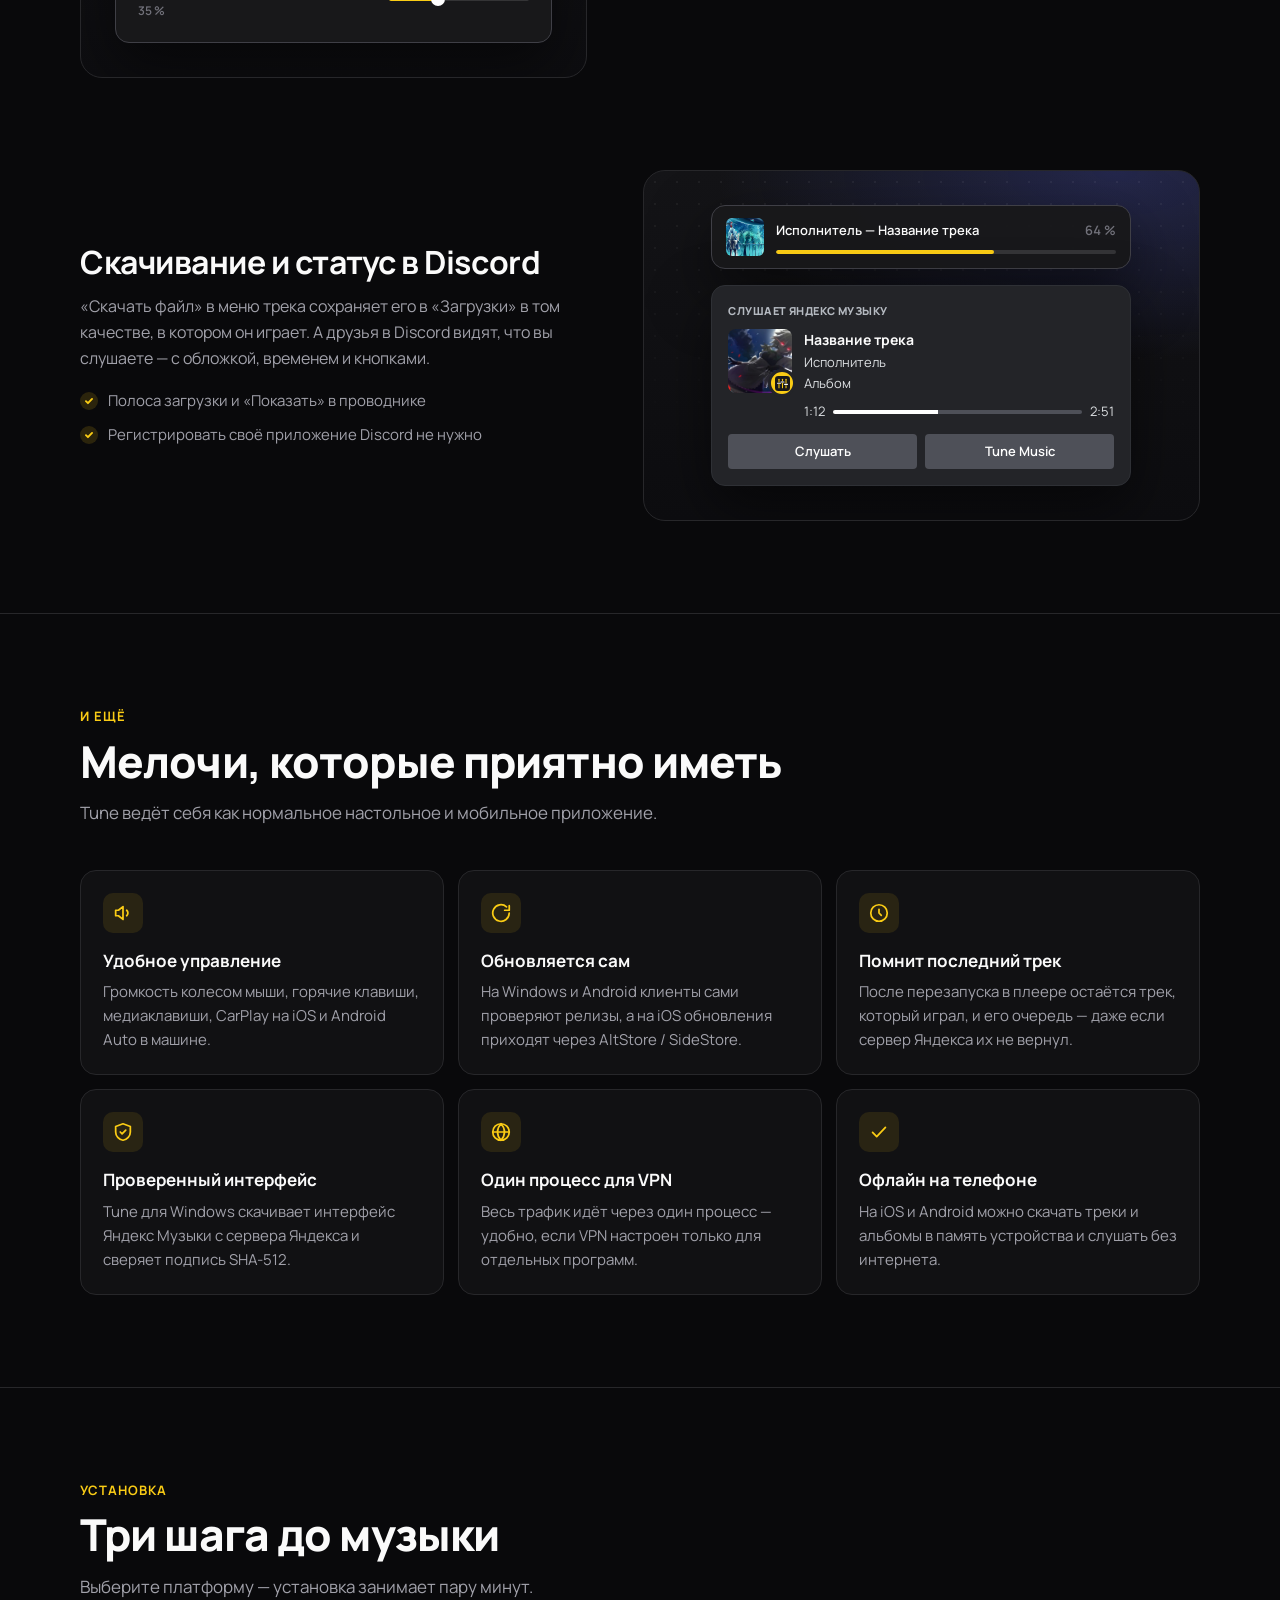
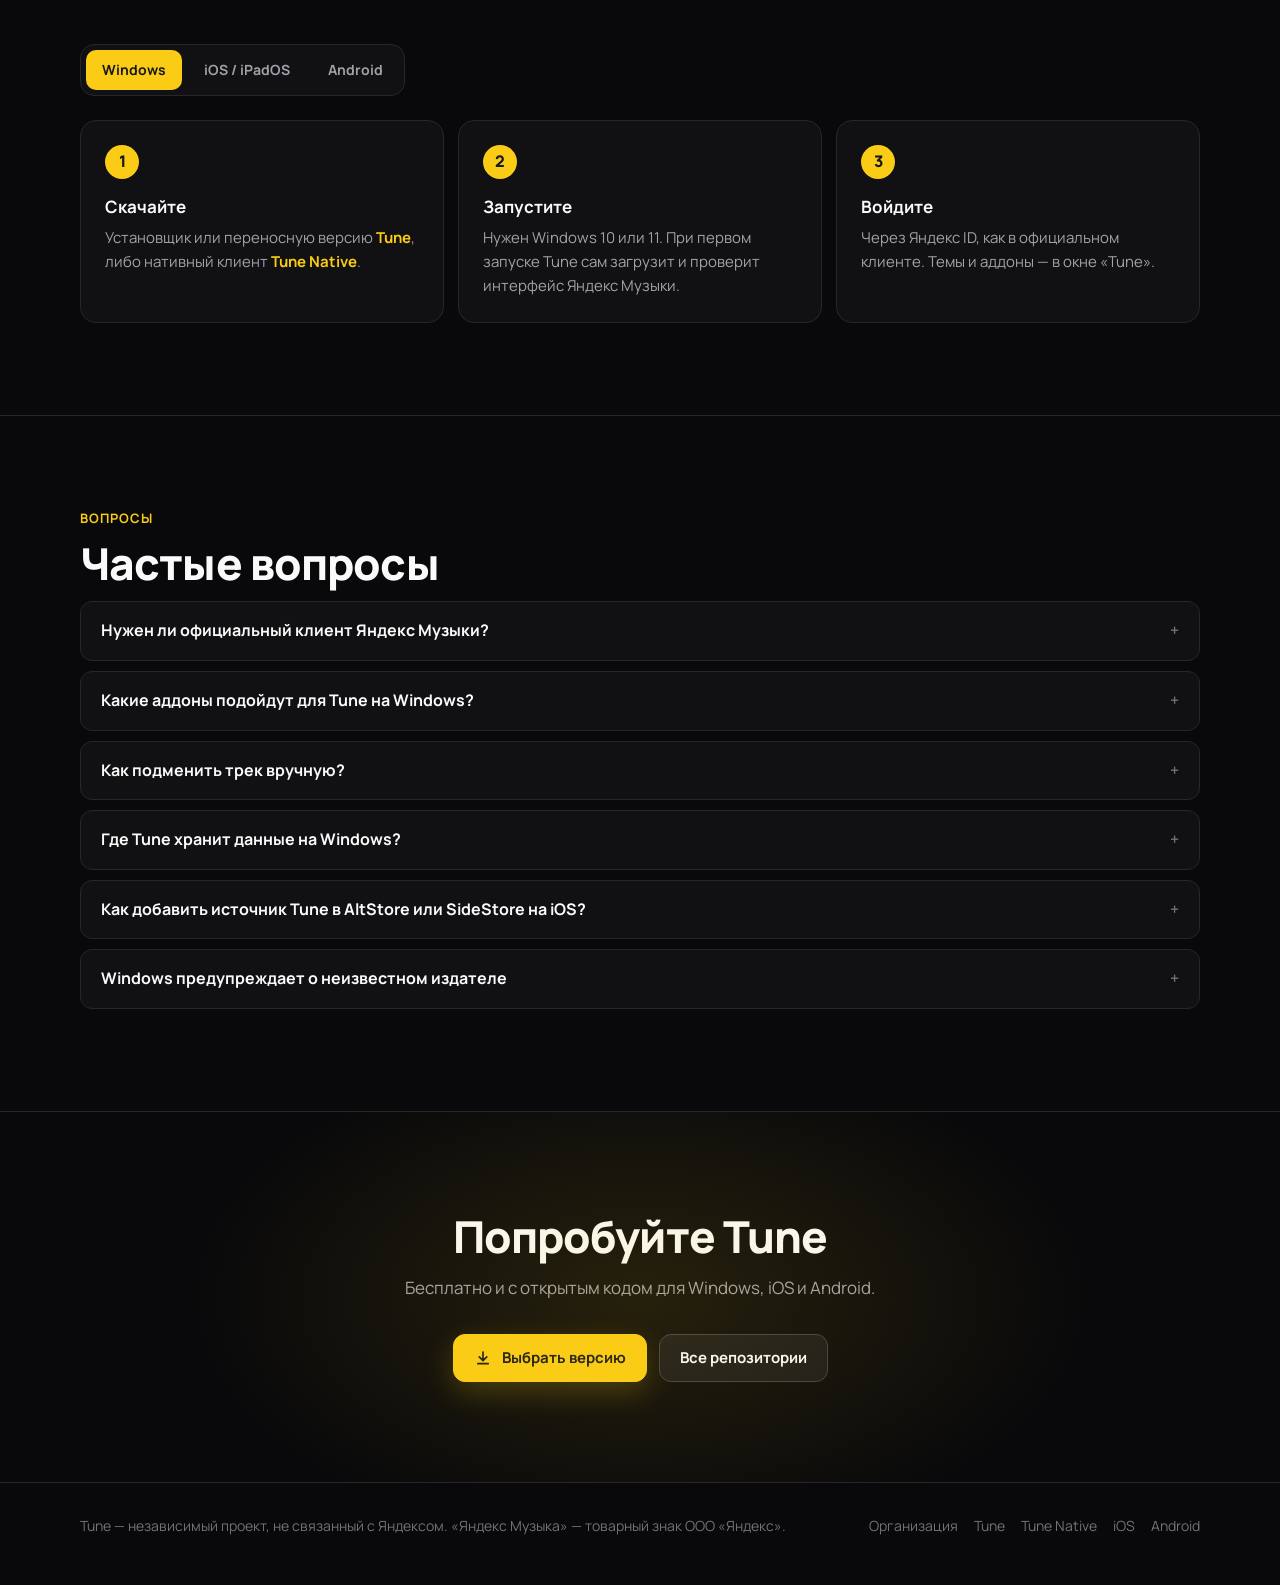
==== commit bfc390ba: "Выровнять кнопки в карточках версий и добавить инструкцию AltStore для iOS" ====
--- a/docs/index.html
+++ b/docs/index.html
@@ -183,16 +183,29 @@
     .v-card h3 { margin: 0 0 6px; font-size: 20px; line-height: 1.2; }
     .v-card p { margin: 0 0 14px; color: var(--text-2); font-size: 14px; line-height: 1.5; flex: 1; }
     .v-meta { font-size: 12px; color: var(--text-3); font-weight: 600; margin-bottom: 14px; min-height: 18px; }
-    .v-actions { display: flex; flex-wrap: wrap; gap: 8px; }
+    .v-actions { display: grid; grid-template-columns: repeat(2, minmax(0, 1fr)); gap: 8px; }
     .v-btn {
-      display: inline-flex; align-items: center; justify-content: center; gap: 6px; min-height: 38px; padding: 0 13px;
-      border-radius: 10px; font-size: 13px; font-weight: 700; text-decoration: none; cursor: pointer;
+      display: inline-flex; align-items: center; justify-content: center; gap: 6px; min-height: 40px; padding: 0 12px;
+      border-radius: 10px; font-size: 13px; font-weight: 700; text-decoration: none; cursor: pointer; white-space: nowrap;
       border: 1px solid var(--border-strong); background: var(--panel-2); color: var(--text); transition: background .15s, border-color .15s;
     }
     .v-btn:hover { background: #222226; }
-    .v-btn.primary { background: var(--accent); border-color: var(--accent); color: var(--on-accent); flex: 1; }
+    .v-btn.primary { grid-column: 1 / -1; background: var(--accent); border-color: var(--accent); color: var(--on-accent); }
     .v-btn.primary:hover { background: var(--accent-hover); }
+    .v-btn.span2 { grid-column: 1 / -1; }
     .v-btn svg { width: 15px; height: 15px; flex: none; }
+    .v-hint { display: inline-block; margin-top: 10px; font-size: 12px; font-weight: 600; color: var(--text-3); text-decoration: none; transition: color .15s; }
+    .v-hint:hover { color: var(--accent); }
+    .copy-box {
+      display: flex; align-items: center; gap: 8px; margin-top: 12px; padding: 6px 6px 6px 10px;
+      border-radius: 10px; border: 1px solid var(--border-strong); background: var(--panel-2);
+    }
+    .copy-box code { background: none; padding: 0; font-size: 12px; color: var(--text-2); overflow: hidden; text-overflow: ellipsis; white-space: nowrap; flex: 1; min-width: 0; }
+    .copy-box button {
+      flex: none; padding: 6px 11px; border-radius: 7px; border: 0; background: var(--accent); color: var(--on-accent);
+      font-size: 12px; font-weight: 800; cursor: pointer; transition: background .15s;
+    }
+    .copy-box button:hover { background: var(--accent-hover); }
 
     /* ---------- Tune Native ---------- */
     #native { --glow: rgba(56,189,248,.16); }
@@ -520,7 +533,7 @@
             <div class="v-meta dl-native-meta">Релиз на GitHub</div>
             <div class="v-actions">
               <a class="v-btn primary dl-native" href="https://github.com/tune-music/tune-native/releases/latest">Скачать</a>
-              <a class="v-btn" href="https://github.com/tune-music/tune-native" aria-label="GitHub Tune Native">GitHub</a>
+              <a class="v-btn span2" href="https://github.com/tune-music/tune-native" aria-label="GitHub Tune Native">GitHub</a>
             </div>
           </article>
 
@@ -540,6 +553,7 @@
               <button class="v-btn copy-altstore" type="button" data-copy="https://github.com/tune-music/tune-ios/releases/latest/download/altstore.json">AltStore</button>
               <a class="v-btn" href="https://github.com/tune-music/tune-ios" aria-label="GitHub Tune iOS">GitHub</a>
             </div>
+            <a class="v-hint open-ios-install" href="#install">Как добавить в AltStore →</a>
           </article>
 
           <article class="v-card" data-platform="android">
@@ -555,7 +569,7 @@
             <div class="v-meta dl-android-meta">Релиз на GitHub</div>
             <div class="v-actions">
               <a class="v-btn primary dl-android" href="https://github.com/tune-music/tune-android/releases/latest">Скачать APK</a>
-              <a class="v-btn" href="https://github.com/tune-music/tune-android" aria-label="GitHub Tune Android">GitHub</a>
+              <a class="v-btn span2" href="https://github.com/tune-music/tune-android" aria-label="GitHub Tune Android">GitHub</a>
             </div>
           </article>
         </div>
@@ -813,9 +827,16 @@
 
         <div class="install-panel" data-panel="ios">
           <div class="steps">
-            <div class="step"><h3>Поставьте магазин</h3><p>Установите SideStore или AltStore на iPhone (для первой установки самого магазина понадобится компьютер).</p></div>
-            <div class="step"><h3>Добавьте источник</h3><p>Откройте Sources → «+» и вставьте ссылку на <code>altstore.json</code>, либо установите файл <a class="dl-ios" href="https://github.com/tune-music/tune-ios/releases/latest/download/Tune.ipa">Tune.ipa</a> вручную.</p></div>
-            <div class="step"><h3>Обновляйте в один клик</h3><p>Новые сборки появляются прямо в SideStore или AltStore — вход и скачанная музыка сохраняются.</p></div>
+            <div class="step"><h3>Поставьте AltStore или SideStore</h3><p>Установите SideStore или AltStore на iPhone (для первой установки самого магазина понадобится компьютер).</p></div>
+            <div class="step">
+              <h3>Добавьте источник</h3>
+              <p>В AltStore или SideStore откройте <b>Sources → «+»</b> (в правом верхнем углу), вставьте эту ссылку и подтвердите добавление:</p>
+              <div class="copy-box">
+                <code>https://github.com/tune-music/tune-ios/releases/latest/download/altstore.json</code>
+                <button class="copy-altstore" type="button" data-copy="https://github.com/tune-music/tune-ios/releases/latest/download/altstore.json">Копировать</button>
+              </div>
+            </div>
+            <div class="step"><h3>Установите и обновляйте</h3><p>Откройте добавленный источник «Tune» и нажмите <b>Get</b> (или установите <a class="dl-ios" href="https://github.com/tune-music/tune-ios/releases/latest/download/Tune.ipa">Tune.ipa</a> через My Apps → «+»). Обновления приходят в магазин, музыка и вход сохраняются.</p></div>
           </div>
         </div>
 
@@ -850,6 +871,10 @@
           <p>В папке <code>%APPDATA%\dev.tune.music</code>: аддоны, настройки, файлы подмены и скачанный интерфейс.</p>
         </details>
         <details>
+          <summary>Как добавить источник Tune в AltStore или SideStore на iOS?</summary>
+          <p>Скопируйте ссылку <code>https://github.com/tune-music/tune-ios/releases/latest/download/altstore.json</code>, откройте AltStore или SideStore на iPhone, перейдите на вкладку <b>Sources</b>, нажмите <b>«+»</b> в правом верхнем углу и вставьте ссылку. После добавления Tune появится в списке и будет обновляться одной кнопкой без потери скачанных треков.</p>
+        </details>
+        <details>
           <summary>Windows предупреждает о неизвестном издателе</summary>
           <p>Установщик пока не подписан платным сертификатом. Нажмите «Подробнее» → «Выполнить в любом случае». Исходный код всех версий открыт на GitHub.</p>
         </details>
@@ -970,12 +995,15 @@
     });
 
     // Вкладки установки.
+    const setInstallTab = (key) => {
+      document.querySelectorAll('.install-tab').forEach((t) => t.classList.toggle('on', t.dataset.tab === key));
+      document.querySelectorAll('.install-panel').forEach((p) => p.classList.toggle('on', p.dataset.panel === key));
+    };
     document.querySelectorAll('.install-tab').forEach((tab) => {
-      tab.addEventListener('click', () => {
-        const key = tab.dataset.tab;
-        document.querySelectorAll('.install-tab').forEach((t) => t.classList.toggle('on', t === tab));
-        document.querySelectorAll('.install-panel').forEach((p) => p.classList.toggle('on', p.dataset.panel === key));
-      });
+      tab.addEventListener('click', () => setInstallTab(tab.dataset.tab));
+    });
+    document.querySelectorAll('.open-ios-install').forEach((link) => {
+      link.addEventListener('click', () => setInstallTab('ios'));
     });
 
     // Эквалайзер на иллюстрации скорости + переключение скорости.
